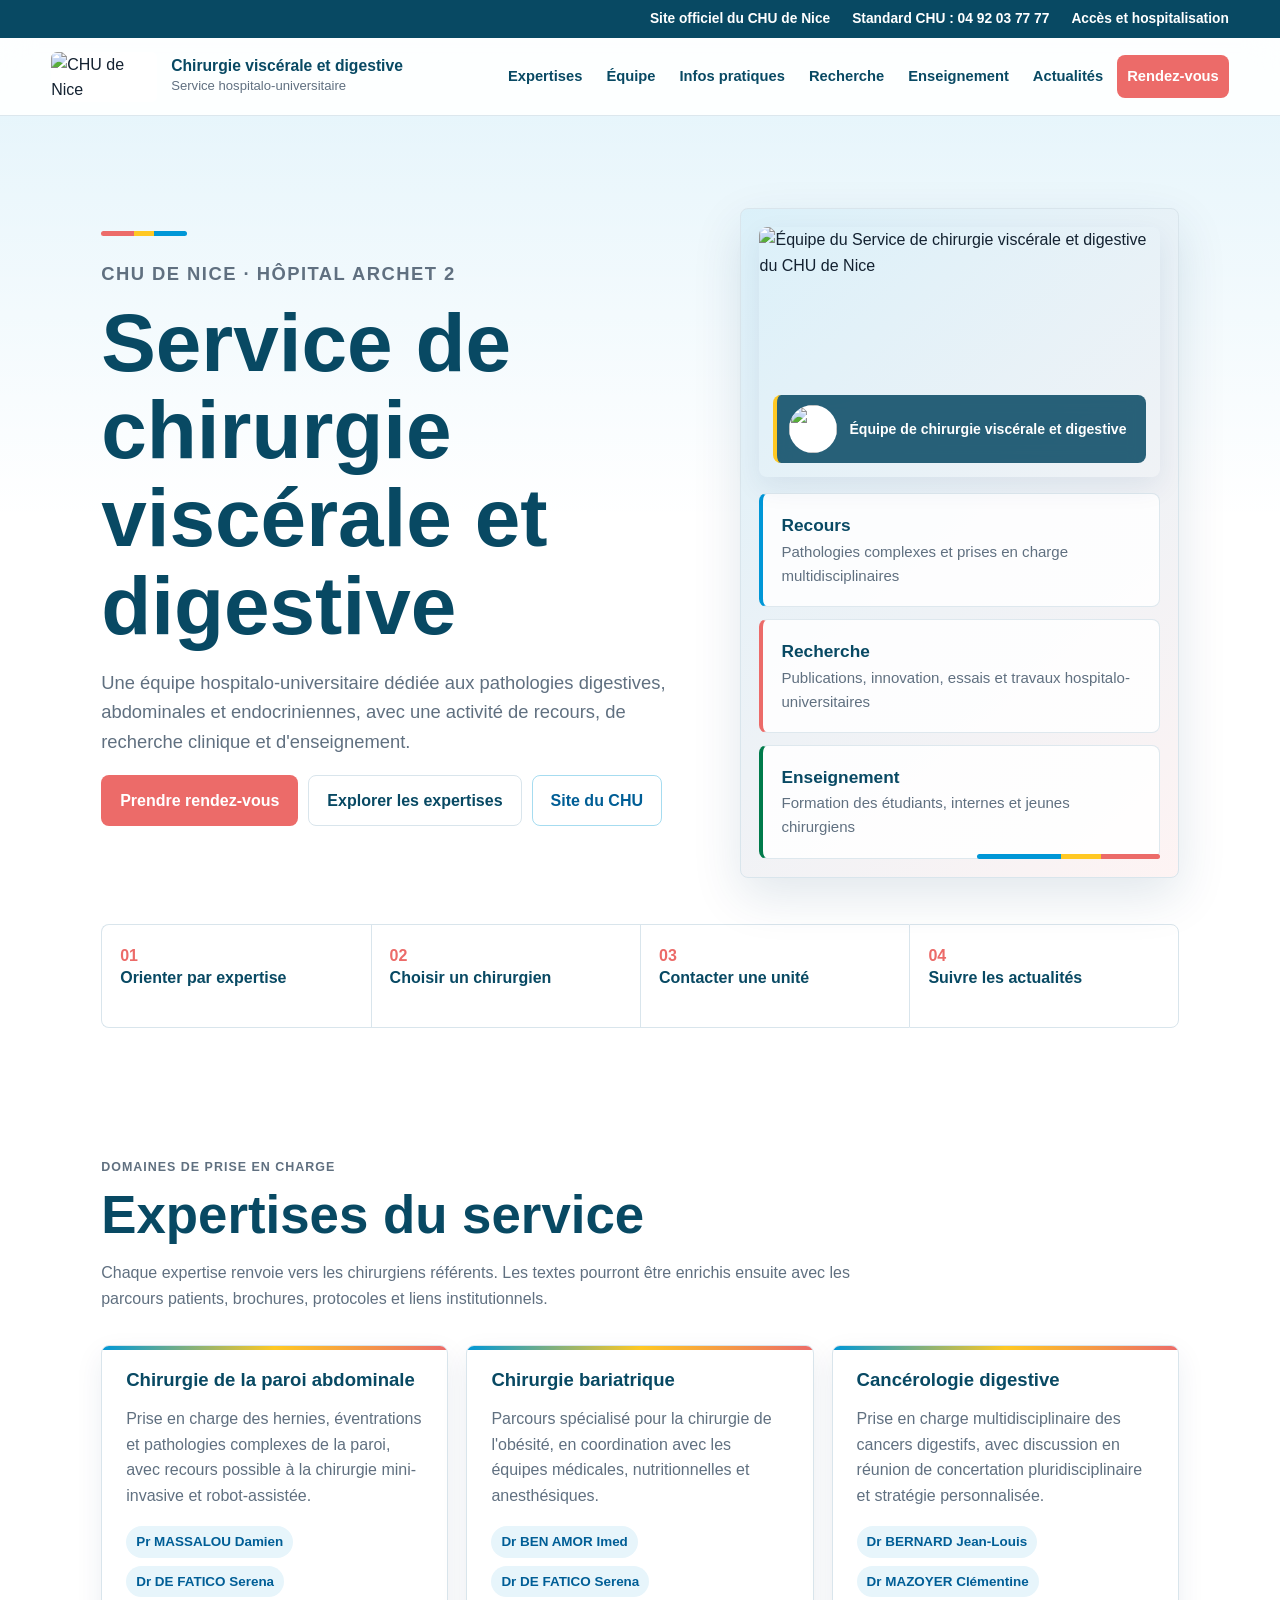
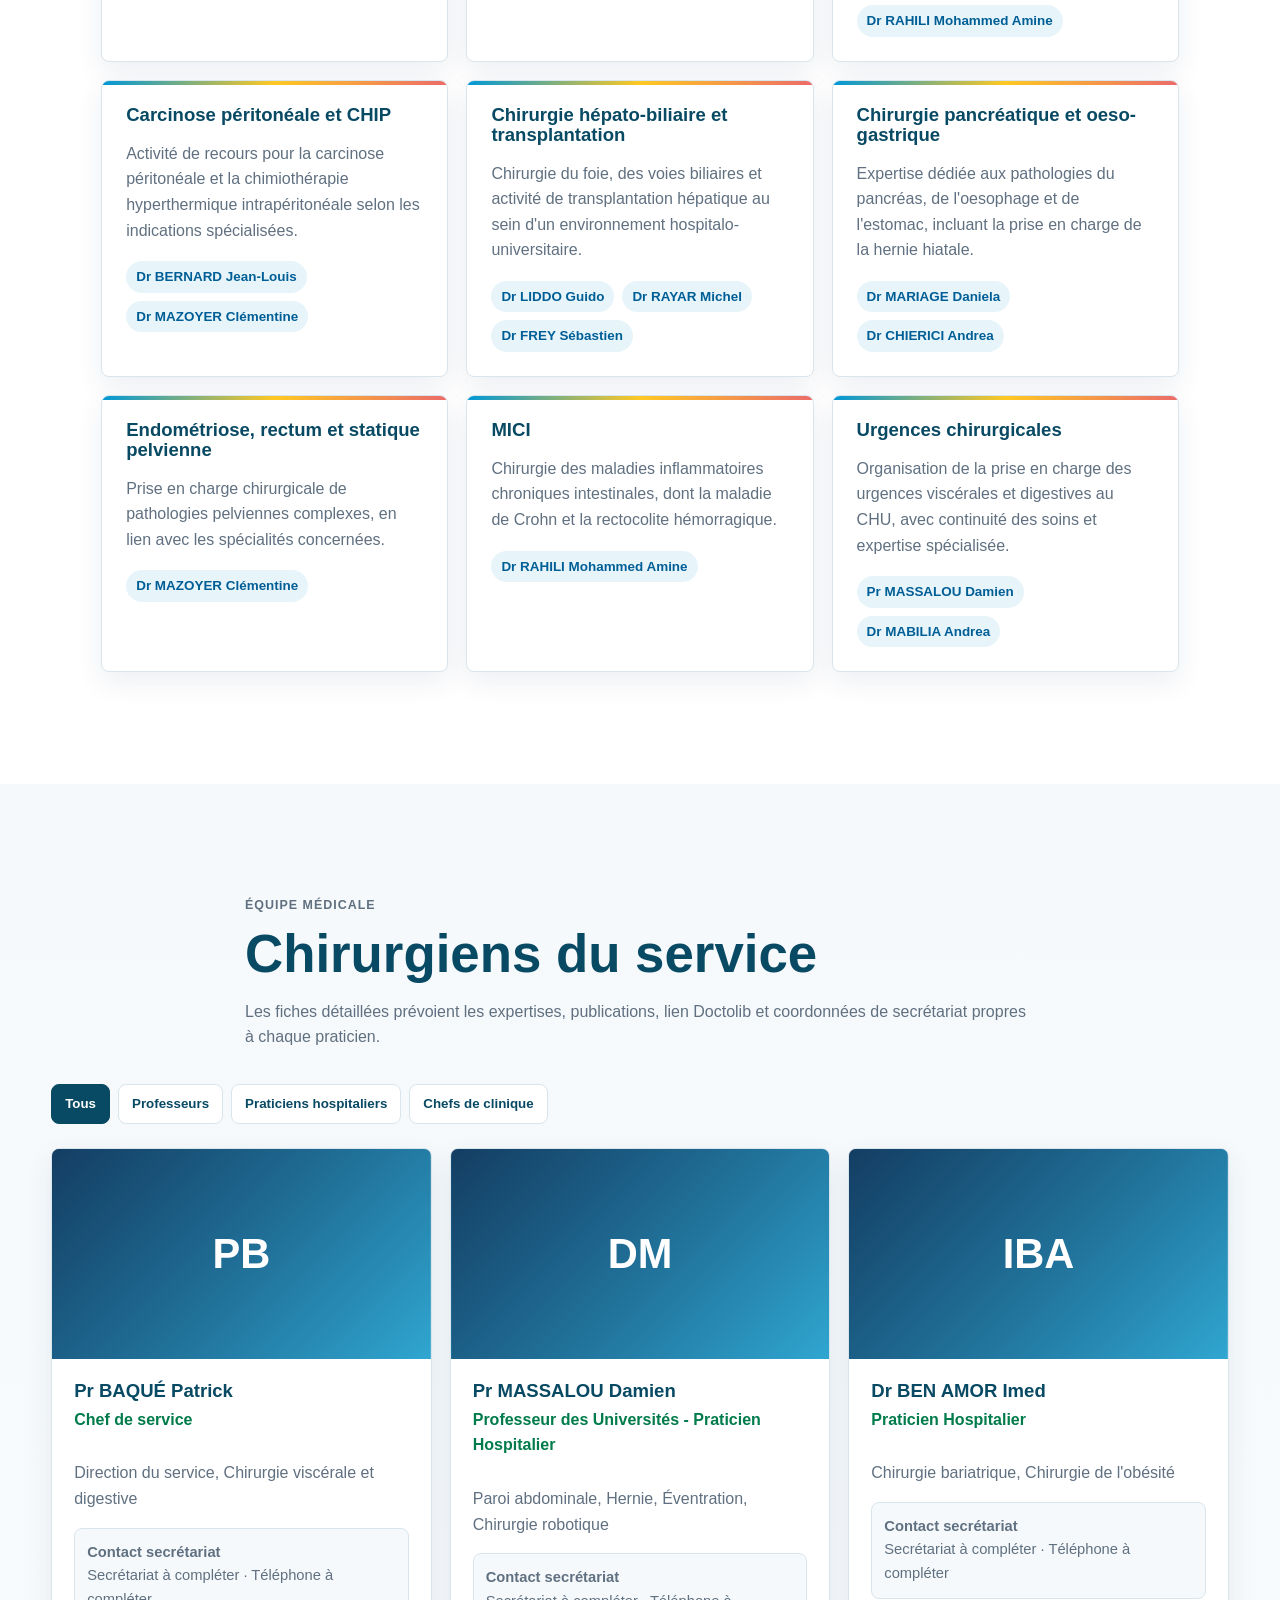
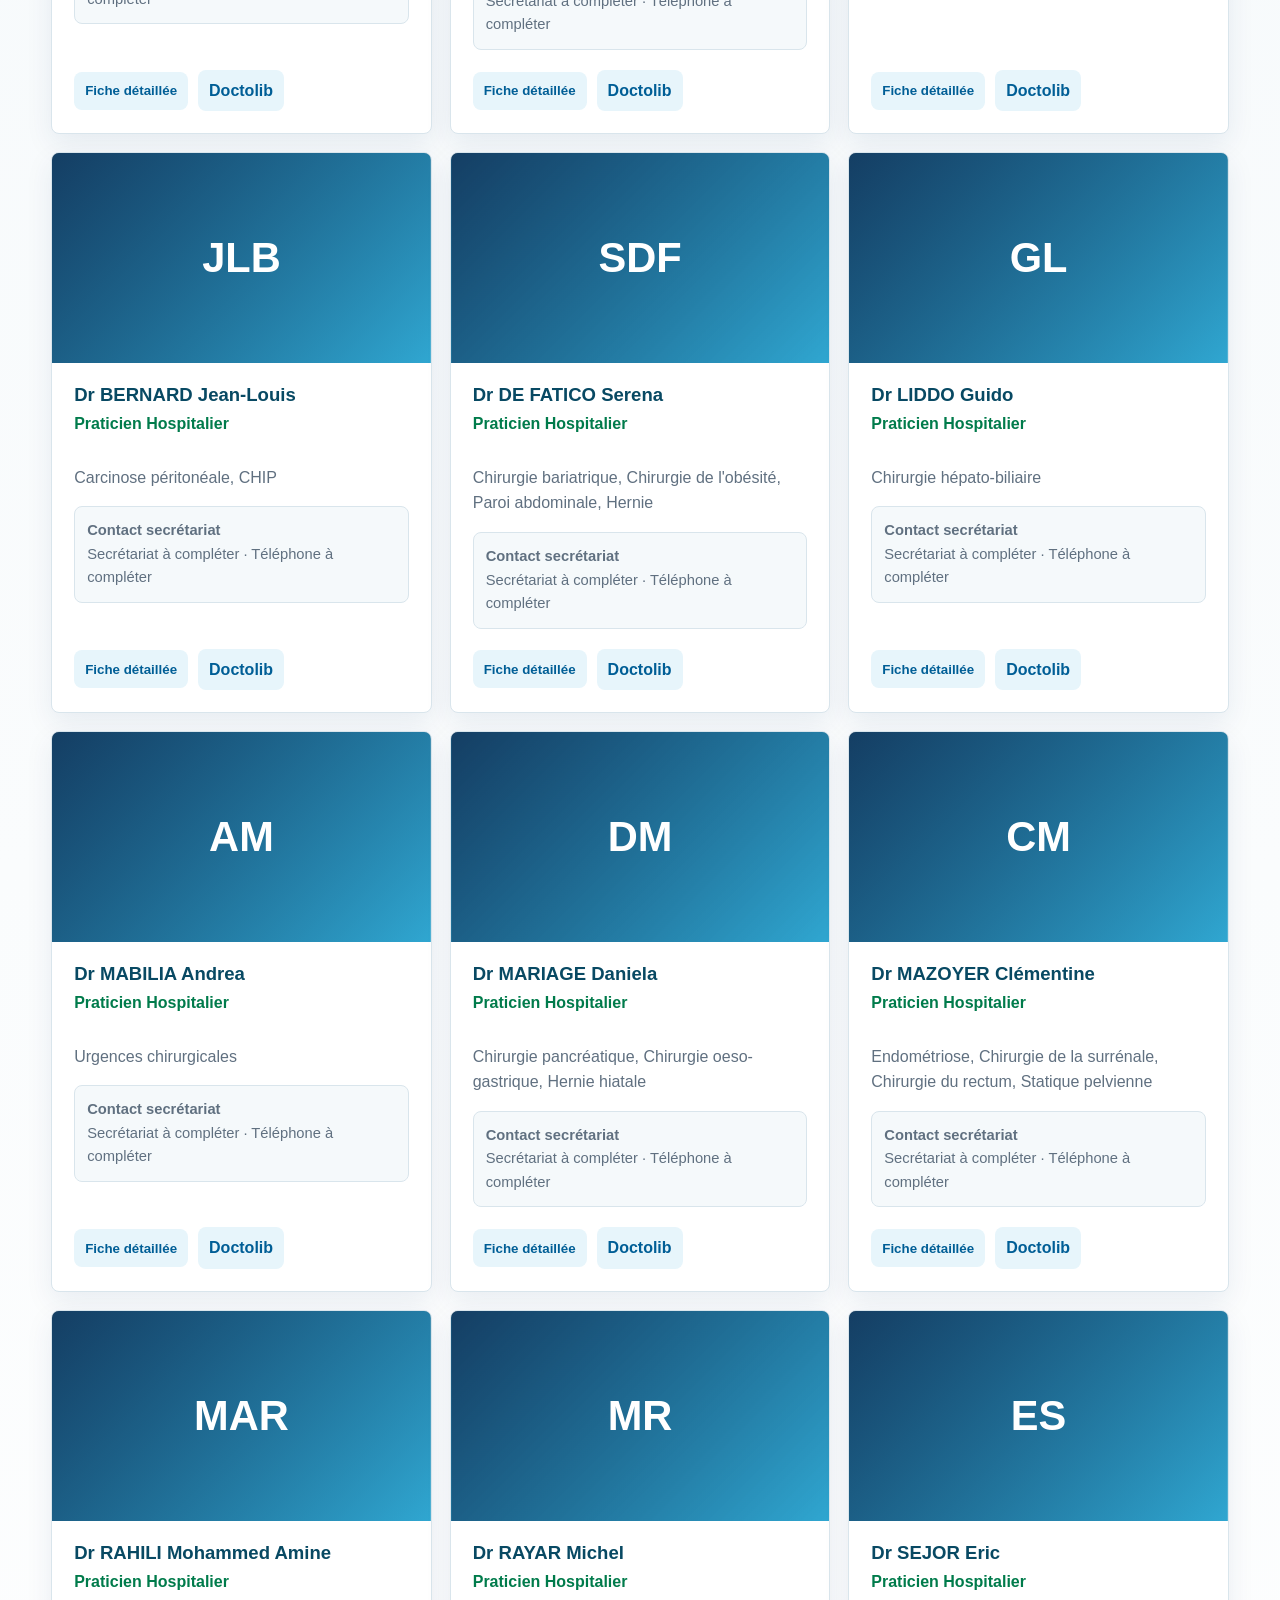
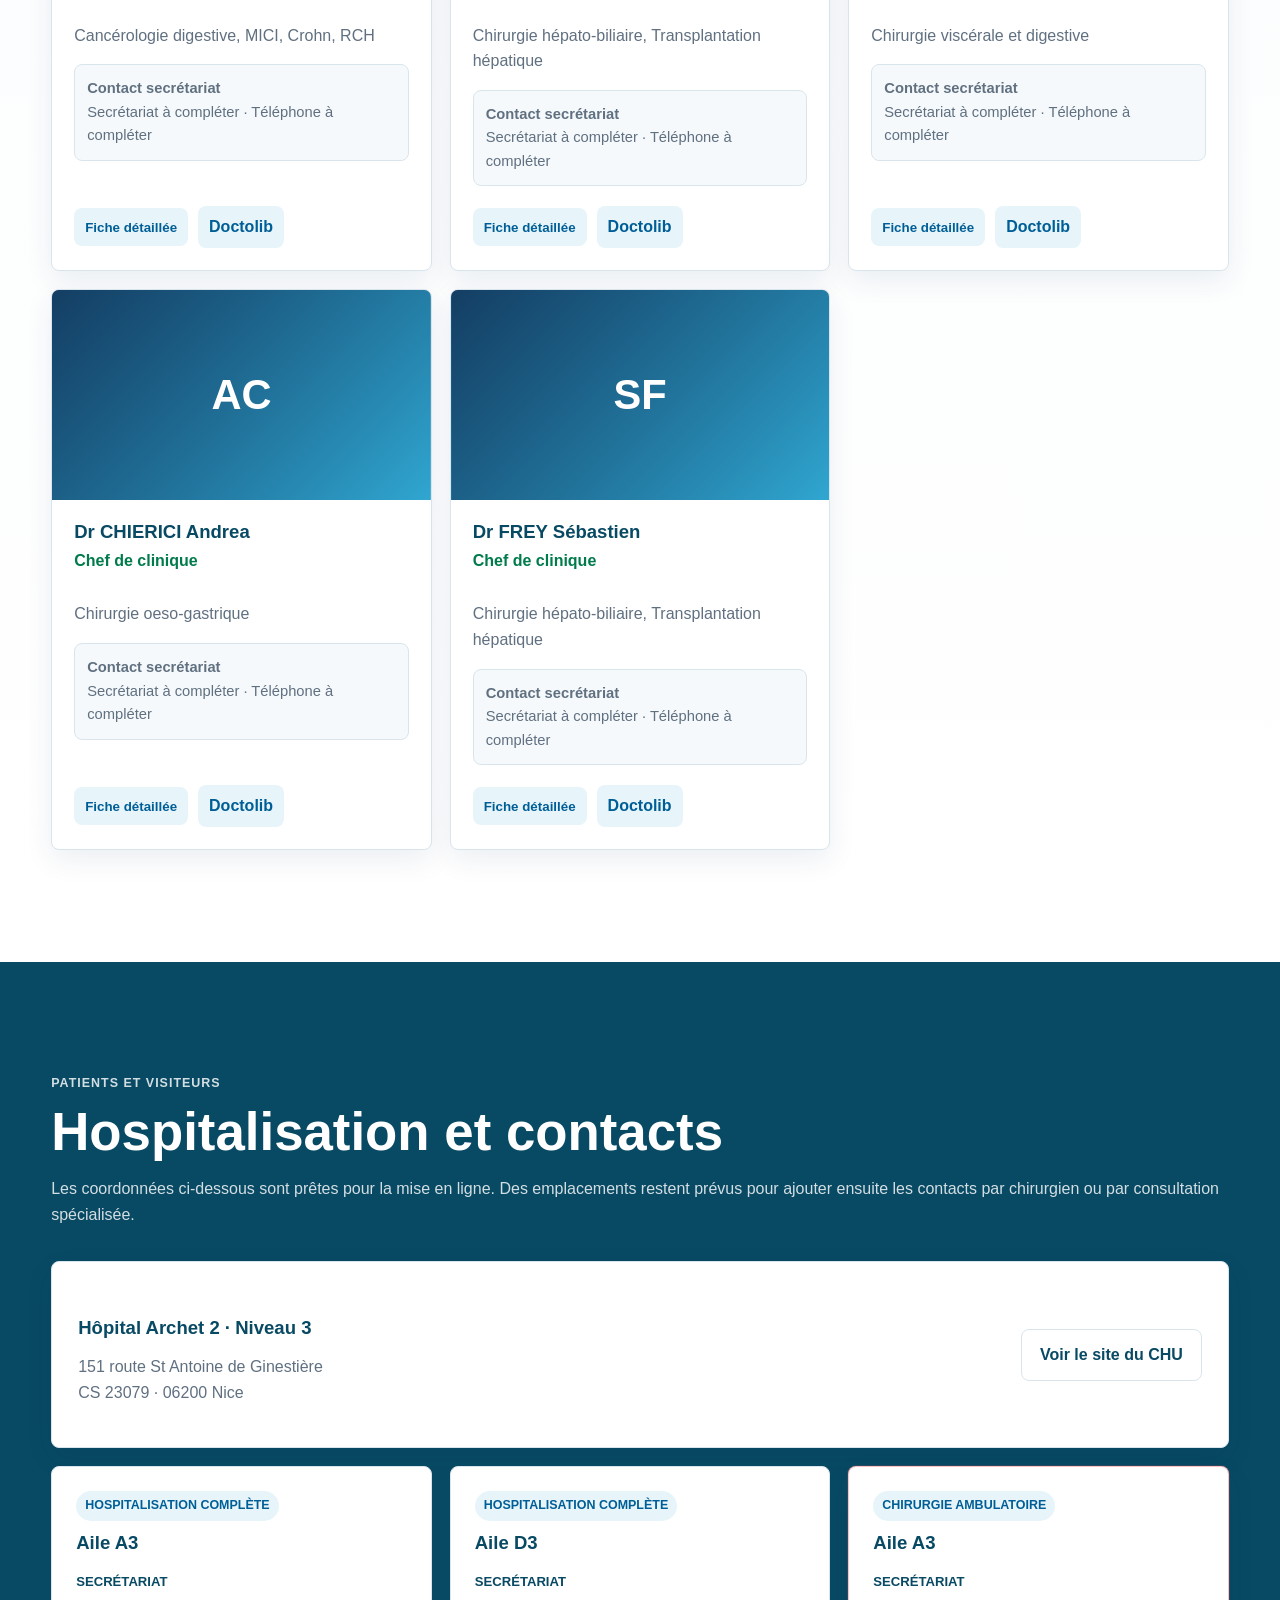
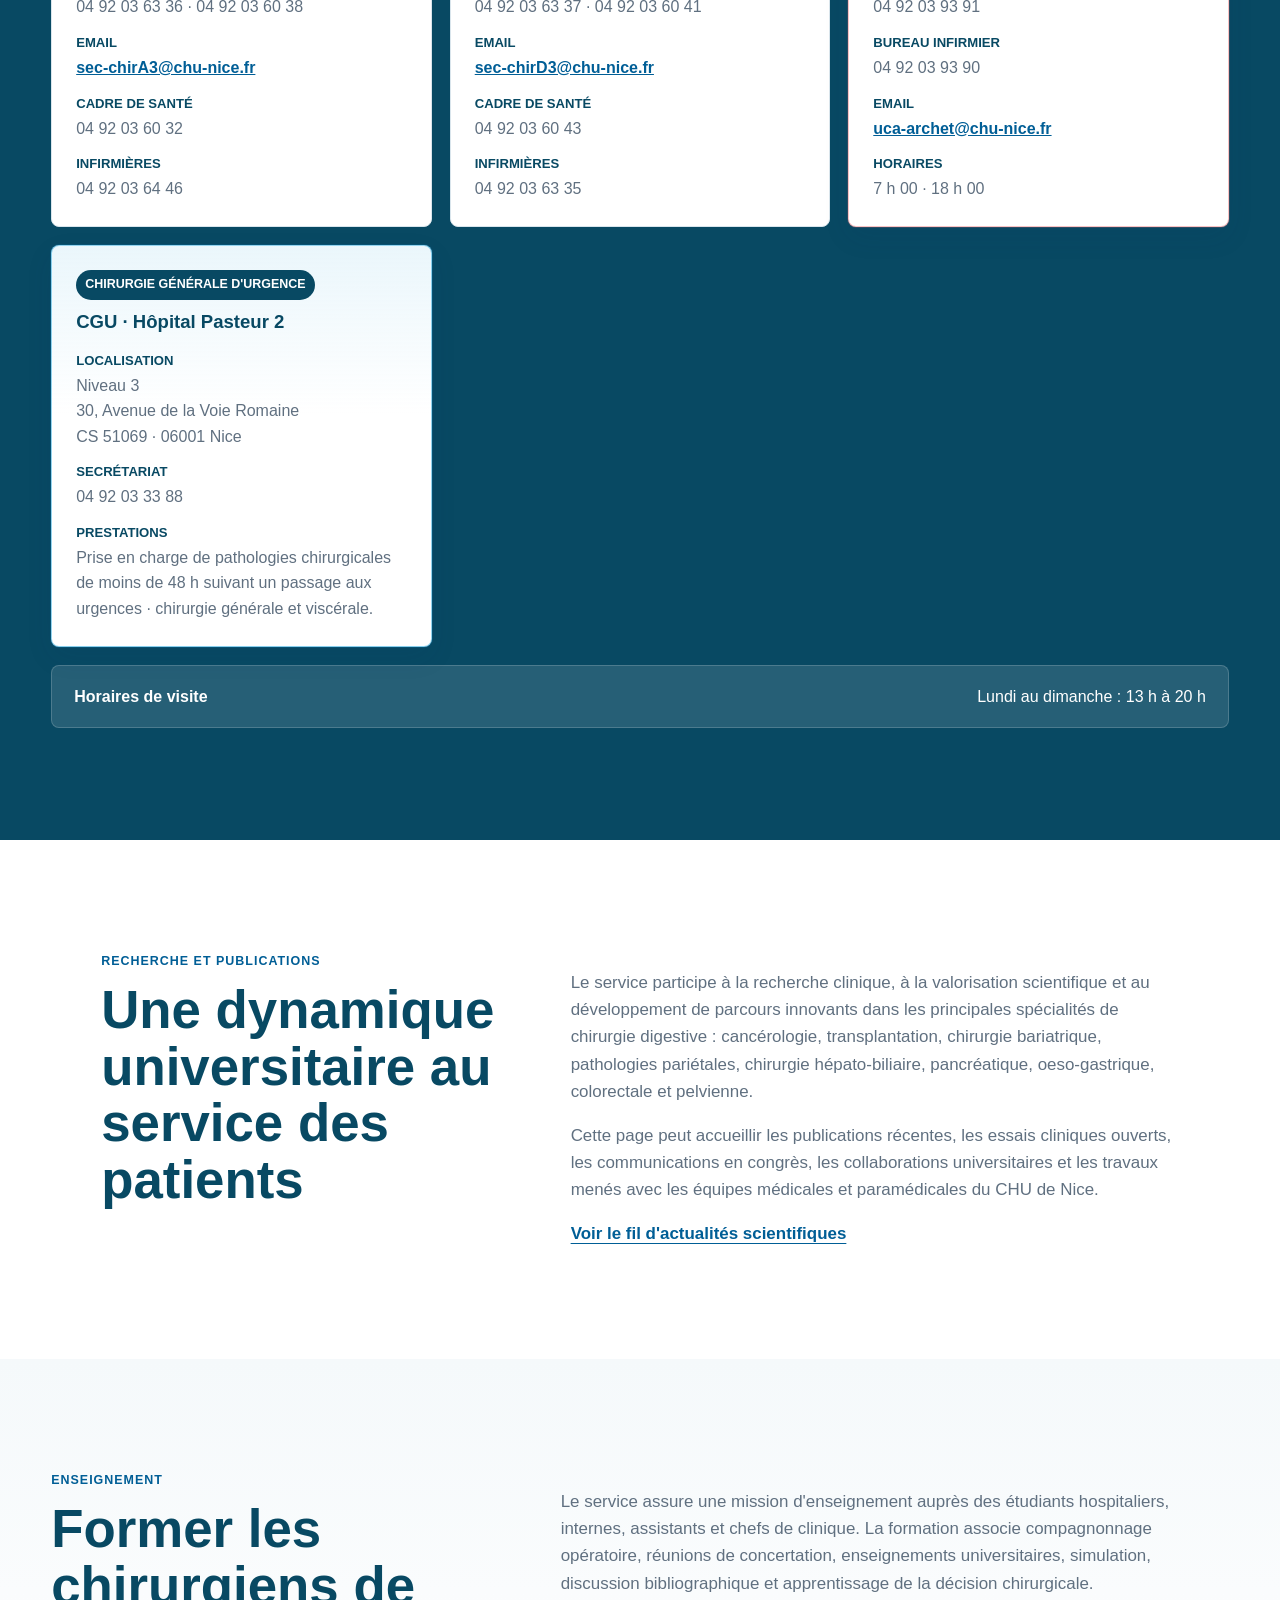
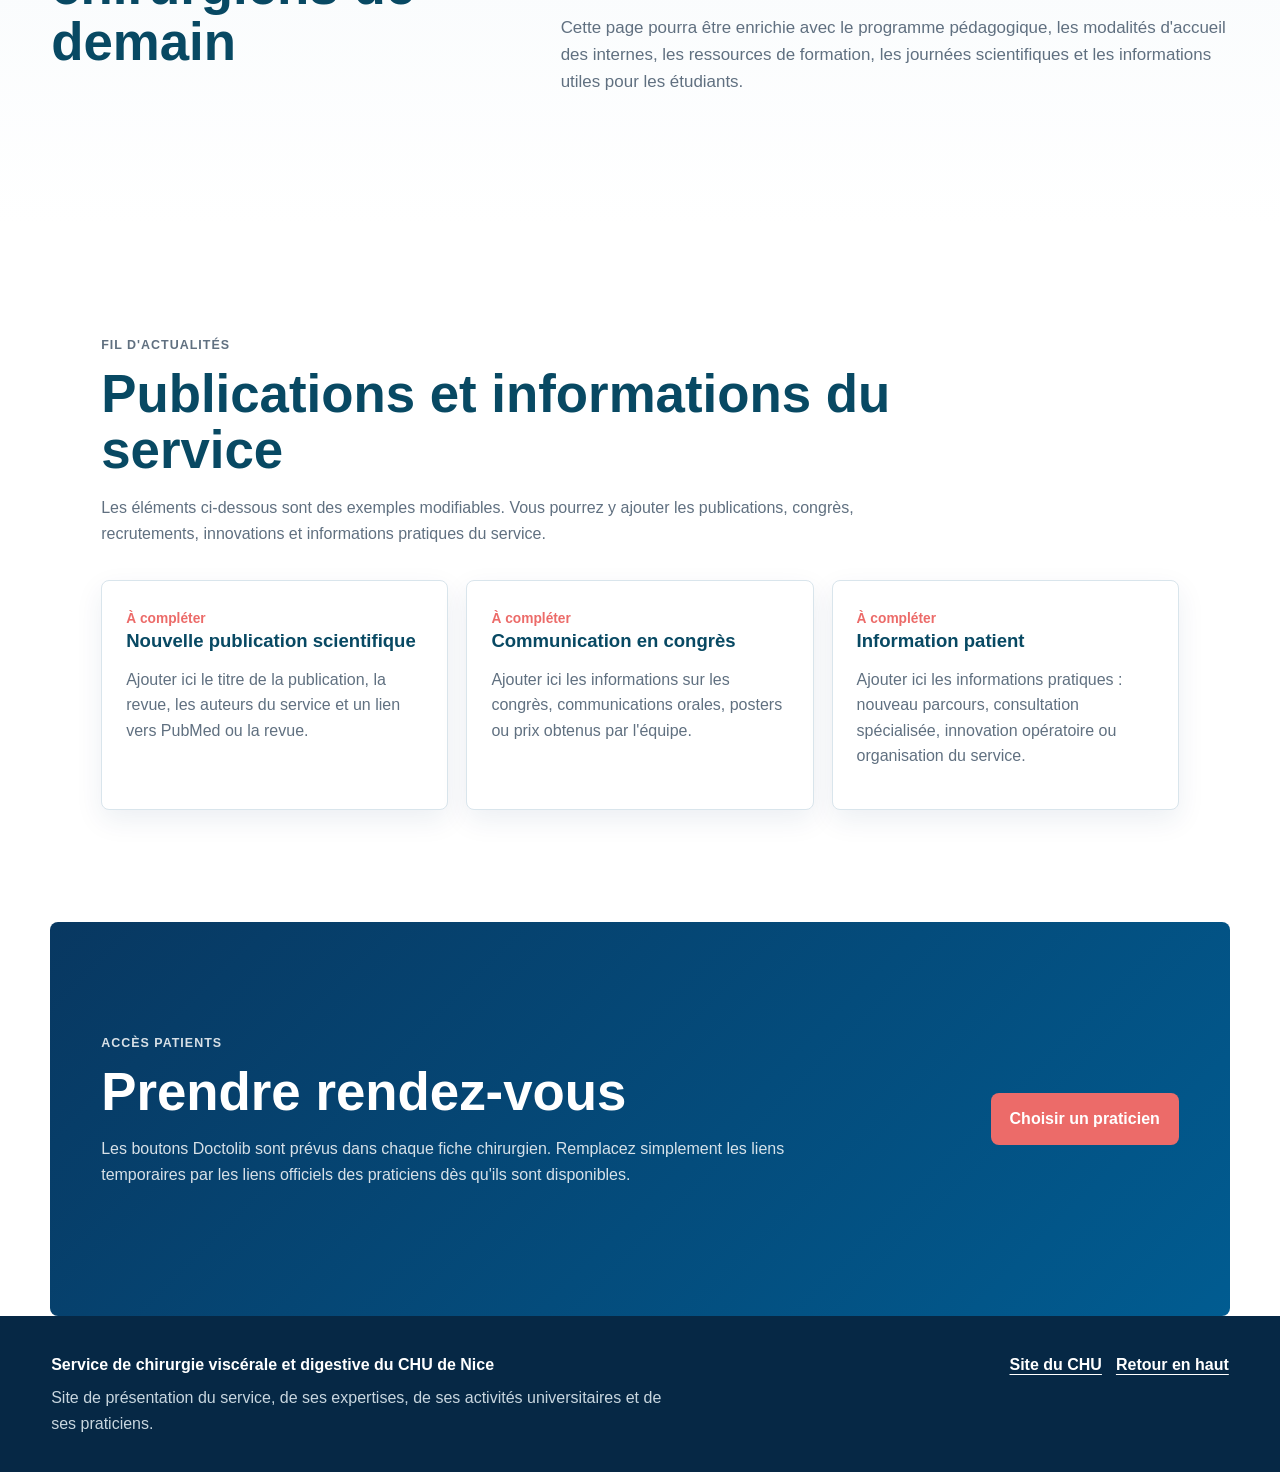
==== index.html @ 9a2b6198 "Add files via upload" ====
<!doctype html>
<html lang="fr">
  <head>
    <meta charset="utf-8" />
    <meta name="viewport" content="width=device-width, initial-scale=1" />
    <title>Service de chirurgie viscérale et digestive du CHU de Nice</title>
    <meta
      name="description"
      content="Site du Service de chirurgie viscérale et digestive du CHU de Nice : chirurgiens, expertises, recherche, enseignement, hospitalisation et rendez-vous."
    />
    <link rel="stylesheet" href="styles.css" />
  </head>
  <body>
    <div class="utility-bar">
      <a href="https://www.chu-nice.fr/" target="_blank" rel="noreferrer">Site officiel du CHU de Nice</a>
      <span>Standard CHU : 04 92 03 77 77</span>
      <a href="#infos-pratiques">Accès et hospitalisation</a>
    </div>

    <header class="topbar" data-header>
      <a class="brand" href="#accueil" aria-label="Retour à l'accueil">
        <img class="brand-logo" src="assets/logo-chu-nice.jpg" alt="CHU de Nice" />
        <span>
          <strong>Chirurgie viscérale et digestive</strong>
          <small>Service hospitalo-universitaire</small>
        </span>
      </a>

      <button class="nav-toggle" type="button" aria-expanded="false" aria-controls="navigation" data-nav-toggle>
        <span></span>
        <span></span>
        <span></span>
      </button>

      <nav id="navigation" class="nav" data-nav>
        <a href="#expertises">Expertises</a>
        <a href="#equipe">Équipe</a>
        <a href="#infos-pratiques">Infos pratiques</a>
        <a href="#recherche">Recherche</a>
        <a href="#enseignement">Enseignement</a>
        <a href="#actualites">Actualités</a>
        <a class="nav-cta" href="#rendez-vous">Rendez-vous</a>
      </nav>
    </header>

    <main>
      <section id="accueil" class="hero">
        <div class="hero-content">
          <p class="eyebrow">CHU de Nice · Hôpital Archet 2</p>
          <h1>Service de chirurgie viscérale et digestive</h1>
          <p>
            Une équipe hospitalo-universitaire dédiée aux pathologies digestives, abdominales et endocriniennes, avec
            une activité de recours, de recherche clinique et d'enseignement.
          </p>
          <div class="hero-actions">
            <a class="button primary" href="#rendez-vous">Prendre rendez-vous</a>
            <a class="button secondary" href="#expertises">Explorer les expertises</a>
            <a class="button ghost" href="https://www.chu-nice.fr/" target="_blank" rel="noreferrer">Site du CHU</a>
          </div>
        </div>

        <div class="hero-visual" aria-label="Photo de l'équipe et missions principales">
          <figure class="hero-photo-card">
            <img src="assets/equipe-service.jpg" alt="Équipe du Service de chirurgie viscérale et digestive du CHU de Nice" />
            <figcaption>
              <img src="assets/logo-service-chirurgie-digestive.jpg" alt="" />
              <span>Équipe de chirurgie viscérale et digestive</span>
            </figcaption>
          </figure>
          <div class="hero-metrics">
            <div>
              <strong>Recours</strong>
              <span>Pathologies complexes et prises en charge multidisciplinaires</span>
            </div>
            <div>
              <strong>Recherche</strong>
              <span>Publications, innovation, essais et travaux hospitalo-universitaires</span>
            </div>
            <div>
              <strong>Enseignement</strong>
              <span>Formation des étudiants, internes et jeunes chirurgiens</span>
            </div>
          </div>
        </div>
      </section>

      <section class="quick-access" aria-label="Accès rapides">
        <a href="#expertises">
          <span>01</span>
          <strong>Orienter par expertise</strong>
        </a>
        <a href="#equipe">
          <span>02</span>
          <strong>Choisir un chirurgien</strong>
        </a>
        <a href="#infos-pratiques">
          <span>03</span>
          <strong>Contacter une unité</strong>
        </a>
        <a href="#actualites">
          <span>04</span>
          <strong>Suivre les actualités</strong>
        </a>
      </section>

      <section id="expertises" class="section">
        <div class="section-heading">
          <p class="eyebrow">Domaines de prise en charge</p>
          <h2>Expertises du service</h2>
          <p>
            Chaque expertise renvoie vers les chirurgiens référents. Les textes pourront être enrichis ensuite avec les
            parcours patients, brochures, protocoles et liens institutionnels.
          </p>
        </div>
        <div class="expertise-grid" data-expertise-list></div>
      </section>

      <section id="equipe" class="section section-muted">
        <div class="section-heading">
          <p class="eyebrow">Équipe médicale</p>
          <h2>Chirurgiens du service</h2>
          <p>
            Les fiches détaillées prévoient les expertises, publications, lien Doctolib et coordonnées de secrétariat
            propres à chaque praticien.
          </p>
        </div>
        <div class="filters" role="group" aria-label="Filtrer les praticiens">
          <button class="filter active" type="button" data-filter="all">Tous</button>
          <button class="filter" type="button" data-filter="professeur">Professeurs</button>
          <button class="filter" type="button" data-filter="ph">Praticiens hospitaliers</button>
          <button class="filter" type="button" data-filter="cca">Chefs de clinique</button>
        </div>
        <div class="people-grid" data-surgeon-list></div>
      </section>

      <section id="infos-pratiques" class="section practical-section">
        <div class="section-heading">
          <p class="eyebrow">Patients et visiteurs</p>
          <h2>Hospitalisation et contacts</h2>
          <p>
            Les coordonnées ci-dessous sont prêtes pour la mise en ligne. Des emplacements restent prévus pour ajouter
            ensuite les contacts par chirurgien ou par consultation spécialisée.
          </p>
        </div>

        <div class="location-panel">
          <div>
            <p class="eyebrow">Localisation</p>
            <h3>Hôpital Archet 2 · Niveau 3</h3>
            <p>151 route St Antoine de Ginestière<br />CS 23079 · 06200 Nice</p>
          </div>
          <a class="button secondary" href="https://www.chu-nice.fr/" target="_blank" rel="noreferrer">Voir le site du CHU</a>
        </div>

        <div class="unit-grid">
          <article class="unit-card">
            <span class="unit-label">Hospitalisation complète</span>
            <h3>Aile A3</h3>
            <dl>
              <div><dt>Secrétariat</dt><dd>04 92 03 63 36 · 04 92 03 60 38</dd></div>
              <div><dt>Email</dt><dd><a href="mailto:sec-chirA3@chu-nice.fr">sec-chirA3@chu-nice.fr</a></dd></div>
              <div><dt>Cadre de Santé</dt><dd>04 92 03 60 32</dd></div>
              <div><dt>Infirmières</dt><dd>04 92 03 64 46</dd></div>
            </dl>
          </article>

          <article class="unit-card">
            <span class="unit-label">Hospitalisation complète</span>
            <h3>Aile D3</h3>
            <dl>
              <div><dt>Secrétariat</dt><dd>04 92 03 63 37 · 04 92 03 60 41</dd></div>
              <div><dt>Email</dt><dd><a href="mailto:sec-chirD3@chu-nice.fr">sec-chirD3@chu-nice.fr</a></dd></div>
              <div><dt>Cadre de Santé</dt><dd>04 92 03 60 43</dd></div>
              <div><dt>Infirmières</dt><dd>04 92 03 63 35</dd></div>
            </dl>
          </article>

          <article class="unit-card highlight">
            <span class="unit-label">Chirurgie ambulatoire</span>
            <h3>Aile A3</h3>
            <dl>
              <div><dt>Secrétariat</dt><dd>04 92 03 93 91</dd></div>
              <div><dt>Bureau infirmier</dt><dd>04 92 03 93 90</dd></div>
              <div><dt>Email</dt><dd><a href="mailto:uca-archet@chu-nice.fr">uca-archet@chu-nice.fr</a></dd></div>
              <div><dt>Horaires</dt><dd>7 h 00 · 18 h 00</dd></div>
            </dl>
          </article>

          <article class="unit-card emergency">
            <span class="unit-label">Chirurgie générale d'urgence</span>
            <h3>CGU · Hôpital Pasteur 2</h3>
            <dl>
              <div><dt>Localisation</dt><dd>Niveau 3<br />30, Avenue de la Voie Romaine<br />CS 51069 · 06001 Nice</dd></div>
              <div><dt>Secrétariat</dt><dd>04 92 03 33 88</dd></div>
              <div><dt>Prestations</dt><dd>Prise en charge de pathologies chirurgicales de moins de 48 h suivant un passage aux urgences · chirurgie générale et viscérale.</dd></div>
            </dl>
          </article>
        </div>

        <div class="visit-row">
          <strong>Horaires de visite</strong>
          <span>Lundi au dimanche : 13 h à 20 h</span>
        </div>
      </section>

      <section id="recherche" class="section split-section">
        <div>
          <p class="eyebrow">Recherche et publications</p>
          <h2>Une dynamique universitaire au service des patients</h2>
        </div>
        <div class="rich-text">
          <p>
            Le service participe à la recherche clinique, à la valorisation scientifique et au développement de parcours
            innovants dans les principales spécialités de chirurgie digestive : cancérologie, transplantation,
            chirurgie bariatrique, pathologies pariétales, chirurgie hépato-biliaire, pancréatique, oeso-gastrique,
            colorectale et pelvienne.
          </p>
          <p>
            Cette page peut accueillir les publications récentes, les essais cliniques ouverts, les communications en
            congrès, les collaborations universitaires et les travaux menés avec les équipes médicales et paramédicales
            du CHU de Nice.
          </p>
          <a class="text-link" href="#actualites">Voir le fil d'actualités scientifiques</a>
        </div>
      </section>

      <section id="enseignement" class="section split-section section-muted">
        <div>
          <p class="eyebrow">Enseignement</p>
          <h2>Former les chirurgiens de demain</h2>
        </div>
        <div class="rich-text">
          <p>
            Le service assure une mission d'enseignement auprès des étudiants hospitaliers, internes, assistants et
            chefs de clinique. La formation associe compagnonnage opératoire, réunions de concertation, enseignements
            universitaires, simulation, discussion bibliographique et apprentissage de la décision chirurgicale.
          </p>
          <p>
            Cette page pourra être enrichie avec le programme pédagogique, les modalités d'accueil des internes, les
            ressources de formation, les journées scientifiques et les informations utiles pour les étudiants.
          </p>
        </div>
      </section>

      <section id="actualites" class="section">
        <div class="section-heading">
          <p class="eyebrow">Fil d'actualités</p>
          <h2>Publications et informations du service</h2>
          <p>
            Les éléments ci-dessous sont des exemples modifiables. Vous pourrez y ajouter les publications, congrès,
            recrutements, innovations et informations pratiques du service.
          </p>
        </div>
        <div class="news-grid" data-news-list></div>
      </section>

      <section id="rendez-vous" class="section appointment">
        <div>
          <p class="eyebrow">Accès patients</p>
          <h2>Prendre rendez-vous</h2>
          <p>
            Les boutons Doctolib sont prévus dans chaque fiche chirurgien. Remplacez simplement les liens temporaires
            par les liens officiels des praticiens dès qu'ils sont disponibles.
          </p>
        </div>
        <a class="button primary" href="#equipe">Choisir un praticien</a>
      </section>
    </main>

    <div class="modal" role="dialog" aria-modal="true" aria-labelledby="modal-title" hidden data-modal>
      <div class="modal-backdrop" data-modal-close></div>
      <article class="modal-card">
        <button class="modal-close" type="button" aria-label="Fermer la fiche" data-modal-close>×</button>
        <div data-modal-content></div>
      </article>
    </div>

    <footer class="footer">
      <div>
        <strong>Service de chirurgie viscérale et digestive du CHU de Nice</strong>
        <p>Site de présentation du service, de ses expertises, de ses activités universitaires et de ses praticiens.</p>
      </div>
      <div class="footer-links">
        <a class="text-link" href="https://www.chu-nice.fr/" target="_blank" rel="noreferrer">Site du CHU</a>
        <a class="text-link" href="#accueil">Retour en haut</a>
      </div>
    </footer>

    <script src="script.js"></script>
  </body>
</html>
---- styles.css ----
:root {
  --navy: #084963;
  --blue: #0097d7;
  --blue-deep: #005e96;
  --coral: #ec6b69;
  --yellow: #ffc823;
  --green: #007b4b;
  --ink: #142231;
  --muted: #607080;
  --line: #d9e5ec;
  --paper: #ffffff;
  --soft: #f5f9fb;
  --soft-blue: #e7f5fb;
  --shadow: 0 18px 50px rgba(8, 55, 97, 0.12);
  --shadow-soft: 0 10px 28px rgba(8, 55, 97, 0.08);
  --radius: 8px;
  --max: 1180px;
}

* {
  box-sizing: border-box;
}

html {
  scroll-behavior: smooth;
}

body {
  margin: 0;
  color: var(--ink);
  font-family: Arial, "Segoe UI", Roboto, sans-serif;
  background:
    linear-gradient(180deg, rgba(0, 151, 215, 0.12), transparent 520px),
    var(--paper);
  line-height: 1.6;
}

a {
  color: inherit;
}

.utility-bar {
  display: flex;
  justify-content: flex-end;
  gap: 22px;
  padding: 8px clamp(18px, 4vw, 52px);
  color: #fff;
  font-size: 0.86rem;
  font-weight: 700;
  background: var(--navy);
}

.utility-bar a {
  text-decoration: none;
}

.utility-bar a:hover {
  text-decoration: underline;
  text-underline-offset: 4px;
}

.topbar {
  position: sticky;
  top: 0;
  z-index: 30;
  display: flex;
  align-items: center;
  justify-content: space-between;
  gap: 20px;
  min-height: 78px;
  padding: 13px clamp(18px, 4vw, 52px);
  background: rgba(255, 255, 255, 0.92);
  border-bottom: 1px solid rgba(217, 229, 236, 0.9);
  backdrop-filter: blur(16px);
}

.brand {
  display: inline-flex;
  align-items: center;
  gap: 14px;
  min-width: 270px;
  text-decoration: none;
}

.brand-logo {
  display: block;
  width: 106px;
  height: 50px;
  object-fit: contain;
  object-position: left center;
  background: #fff;
  border-radius: 6px;
}

.brand strong,
.brand small {
  display: block;
}

.brand strong {
  color: var(--navy);
  font-size: 0.98rem;
  line-height: 1.15;
}

.brand small {
  color: var(--muted);
  font-size: 0.82rem;
}

.nav {
  display: flex;
  align-items: center;
  gap: 4px;
}

.nav a {
  padding: 10px 10px;
  color: var(--navy);
  font-size: 0.92rem;
  font-weight: 720;
  text-decoration: none;
  border-radius: 8px;
}

.nav a:hover {
  background: var(--soft-blue);
}

.nav-cta {
  color: #fff !important;
  background: var(--coral);
}

.nav-cta:hover {
  background: #dc5559 !important;
}

.nav-toggle {
  display: none;
  width: 42px;
  height: 42px;
  padding: 9px;
  background: #fff;
  border: 1px solid var(--line);
  border-radius: 8px;
}

.nav-toggle span {
  display: block;
  height: 2px;
  margin: 5px 0;
  background: var(--navy);
}

.hero {
  display: grid;
  grid-template-columns: minmax(0, 1.05fr) minmax(340px, 0.8fr);
  gap: clamp(30px, 5vw, 72px);
  align-items: center;
  max-width: var(--max);
  min-height: calc(100vh - 112px);
  margin: 0 auto;
  padding: clamp(52px, 8vw, 92px) clamp(18px, 4vw, 52px) 46px;
}

.hero-content {
  position: relative;
}

.hero-content::before {
  position: absolute;
  top: -28px;
  left: 0;
  width: 86px;
  height: 5px;
  content: "";
  background: linear-gradient(90deg, var(--coral) 0 38%, var(--yellow) 38% 62%, var(--blue) 62%);
  border-radius: 999px;
}

.eyebrow {
  display: block;
  margin: 0 0 10px;
  color: var(--blue-deep);
  font-size: 0.78rem;
  font-weight: 850;
  letter-spacing: 0.08em;
  text-transform: uppercase;
}

h1,
h2,
h3 {
  margin: 0;
  color: var(--navy);
  font-family: "Arial Black", Arial, "Segoe UI", sans-serif;
  font-weight: 900;
  letter-spacing: 0;
  line-height: 1.07;
}

h1 {
  max-width: 820px;
  font-size: clamp(2.7rem, 6.4vw, 5.25rem);
}

h2 {
  font-size: clamp(2rem, 4.2vw, 3.3rem);
}

h3 {
  font-size: 1.16rem;
}

.hero p {
  max-width: 690px;
  color: var(--muted);
  font-size: 1.15rem;
}

.hero-actions,
.appointment,
.person-actions {
  display: flex;
  flex-wrap: wrap;
  gap: 10px;
  align-items: center;
}

.button {
  display: inline-flex;
  align-items: center;
  justify-content: center;
  min-height: 46px;
  padding: 12px 18px;
  font-weight: 820;
  text-decoration: none;
  border: 1px solid transparent;
  border-radius: 8px;
}

.button.primary {
  color: #fff;
  background: var(--coral);
}

.button.primary:hover {
  background: #dc5559;
}

.button.secondary {
  color: var(--navy);
  background: #fff;
  border-color: var(--line);
}

.button.secondary:hover {
  background: var(--soft-blue);
}

.button.ghost {
  color: var(--blue-deep);
  background: transparent;
  border-color: rgba(0, 155, 211, 0.35);
}

.button.ghost:hover {
  background: var(--soft-blue);
}

.hero-visual {
  position: relative;
  padding: 18px;
  background:
    linear-gradient(140deg, rgba(0, 151, 215, 0.14), rgba(236, 107, 105, 0.08)),
    #fff;
  border: 1px solid var(--line);
  border-radius: 8px;
  box-shadow: var(--shadow);
}

.hero-visual::after {
  position: absolute;
  right: 18px;
  bottom: 18px;
  width: 42%;
  height: 5px;
  content: "";
  background: linear-gradient(90deg, var(--blue) 0 46%, var(--yellow) 46% 68%, var(--coral) 68%);
  border-radius: 999px;
}

.hero-photo-card {
  position: relative;
  margin: 0 0 16px;
  overflow: hidden;
  border-radius: 8px;
  box-shadow: var(--shadow-soft);
}

.hero-photo-card > img {
  display: block;
  width: 100%;
  aspect-ratio: 16 / 10;
  object-fit: cover;
  object-position: center;
}

.hero-photo-card figcaption {
  position: absolute;
  right: 14px;
  bottom: 14px;
  left: 14px;
  display: flex;
  align-items: center;
  gap: 12px;
  padding: 10px 12px;
  color: #fff;
  font-size: 0.88rem;
  font-weight: 850;
  background: rgba(8, 73, 99, 0.86);
  border-left: 4px solid var(--yellow);
  border-radius: 8px;
  backdrop-filter: blur(8px);
}

.hero-photo-card figcaption img {
  width: 48px;
  height: 48px;
  object-fit: contain;
  background: #fff;
  border-radius: 50%;
}

.hero-metrics {
  display: grid;
  gap: 12px;
}

.hero-metrics div {
  padding: 18px;
  background: rgba(255, 255, 255, 0.86);
  border: 1px solid rgba(217, 229, 236, 0.86);
  border-left: 4px solid var(--blue);
  border-radius: 8px;
}

.hero-metrics div:nth-child(2) {
  border-left-color: var(--coral);
}

.hero-metrics div:nth-child(3) {
  border-left-color: var(--green);
}

.hero-metrics strong,
.hero-metrics span {
  display: block;
}

.hero-metrics strong {
  color: var(--navy);
  font-size: 1.08rem;
}

.hero-metrics span {
  color: var(--muted);
  font-size: 0.94rem;
}

.quick-access {
  display: grid;
  grid-template-columns: repeat(4, 1fr);
  max-width: var(--max);
  margin: 0 auto 18px;
  padding: 0 clamp(18px, 4vw, 52px);
}

.quick-access a {
  min-height: 104px;
  padding: 18px;
  text-decoration: none;
  background: #fff;
  border: 1px solid var(--line);
  border-right: 0;
}

.quick-access a:first-child {
  border-radius: 8px 0 0 8px;
}

.quick-access a:last-child {
  border-right: 1px solid var(--line);
  border-radius: 0 8px 8px 0;
}

.quick-access span {
  display: block;
  color: var(--coral);
  font-family: "Arial Black", Arial, sans-serif;
  font-weight: 900;
}

.quick-access strong {
  display: block;
  color: var(--navy);
  line-height: 1.25;
}

.quick-access a:hover {
  background: var(--soft-blue);
}

.section {
  max-width: var(--max);
  margin: 0 auto;
  padding: clamp(68px, 9vw, 112px) clamp(18px, 4vw, 52px);
}

.section-muted {
  max-width: none;
  background: linear-gradient(180deg, var(--soft), #fff);
}

.section-muted > * {
  max-width: var(--max);
  margin-left: auto;
  margin-right: auto;
}

.section-heading {
  max-width: 790px;
  margin-bottom: 34px;
}

.section-heading p,
.rich-text p,
.appointment p,
.location-panel p,
.unit-card dd,
.person-card p,
.expertise-card p,
.news-card p {
  color: var(--muted);
}

.expertise-grid,
.people-grid,
.news-grid,
.unit-grid {
  display: grid;
  grid-template-columns: repeat(3, minmax(0, 1fr));
  gap: 18px;
}

.expertise-card,
.person-card,
.news-card,
.unit-card,
.location-panel {
  min-width: 0;
  background: #fff;
  border: 1px solid var(--line);
  border-radius: var(--radius);
  box-shadow: var(--shadow-soft);
}

.expertise-card,
.news-card,
.unit-card {
  padding: 24px;
}

.expertise-card {
  position: relative;
  overflow: hidden;
}

.expertise-card::before {
  position: absolute;
  inset: 0 0 auto;
  height: 4px;
  content: "";
  background: linear-gradient(90deg, var(--blue), var(--yellow), var(--coral));
}

.expertise-tags {
  display: flex;
  flex-wrap: wrap;
  gap: 8px;
  margin-top: 18px;
}

.tag {
  display: inline-flex;
  align-items: center;
  min-height: 30px;
  padding: 5px 10px;
  color: var(--blue-deep);
  font-size: 0.84rem;
  font-weight: 800;
  text-decoration: none;
  background: var(--soft-blue);
  border-radius: 999px;
}

.tag:hover {
  background: #d6edf6;
}

.filters {
  display: flex;
  flex-wrap: wrap;
  gap: 8px;
  margin-bottom: 24px;
}

.filter {
  min-height: 40px;
  padding: 9px 13px;
  color: var(--navy);
  font-weight: 800;
  background: #fff;
  border: 1px solid var(--line);
  border-radius: 8px;
  cursor: pointer;
}

.filter.active,
.filter:hover {
  color: #fff;
  background: var(--navy);
  border-color: var(--navy);
}

.person-card {
  display: flex;
  flex-direction: column;
  overflow: hidden;
}

.person-photo {
  display: grid;
  place-items: center;
  min-height: 210px;
  color: #fff;
  font-size: 2.6rem;
  font-weight: 850;
  background:
    linear-gradient(135deg, rgba(8, 55, 97, 0.84), rgba(0, 155, 211, 0.64)),
    var(--photo-url, linear-gradient(135deg, var(--navy), var(--blue)));
  background-position: center;
  background-size: cover;
}

.person-body {
  display: flex;
  flex: 1;
  flex-direction: column;
  padding: 22px;
}

.person-role {
  margin: 6px 0 12px;
  color: var(--green);
  font-weight: 850;
}

.contact-preview {
  margin: 0 0 16px;
  padding: 12px;
  color: var(--muted);
  font-size: 0.92rem;
  background: var(--soft);
  border: 1px solid var(--line);
  border-radius: 8px;
}

.person-actions {
  margin-top: auto;
  padding-top: 4px;
}

.mini-button {
  min-height: 38px;
  padding: 8px 11px;
  color: var(--blue-deep);
  font-weight: 820;
  text-decoration: none;
  background: var(--soft-blue);
  border: 0;
  border-radius: 8px;
  cursor: pointer;
}

.mini-button:hover {
  background: #d6edf6;
}

.practical-section {
  max-width: none;
  background: var(--navy);
}

.practical-section > * {
  max-width: var(--max);
  margin-left: auto;
  margin-right: auto;
}

.practical-section .section-heading h2,
.practical-section .section-heading p,
.practical-section .eyebrow {
  color: #fff;
}

.practical-section .section-heading p {
  opacity: 0.82;
}

.location-panel {
  display: flex;
  justify-content: space-between;
  gap: 24px;
  align-items: center;
  margin-bottom: 18px;
  padding: 26px;
}

.unit-card {
  box-shadow: none;
}

.unit-card.highlight {
  border-color: rgba(239, 102, 105, 0.4);
  box-shadow: 0 0 0 1px rgba(239, 102, 105, 0.16), var(--shadow-soft);
}

.unit-card.emergency {
  border-color: rgba(0, 151, 215, 0.42);
  background:
    linear-gradient(180deg, rgba(231, 245, 251, 0.86), #fff 42%),
    #fff;
  box-shadow: 0 0 0 1px rgba(0, 151, 215, 0.14), var(--shadow-soft);
}

.unit-card.emergency .unit-label {
  color: #fff;
  background: var(--navy);
}

.unit-label {
  display: inline-flex;
  margin-bottom: 12px;
  padding: 5px 9px;
  color: var(--blue-deep);
  font-size: 0.78rem;
  font-weight: 900;
  text-transform: uppercase;
  background: var(--soft-blue);
  border-radius: 999px;
}

.unit-card dl {
  display: grid;
  gap: 12px;
  margin: 18px 0 0;
}

.unit-card dl div,
.contact-box dl div {
  display: grid;
  gap: 2px;
}

.unit-card dt,
.contact-box dt {
  color: var(--navy);
  font-size: 0.82rem;
  font-weight: 900;
  text-transform: uppercase;
}

.unit-card dd,
.contact-box dd {
  margin: 0;
}

.unit-card a {
  color: var(--blue-deep);
  font-weight: 800;
}

.visit-row {
  display: flex;
  justify-content: space-between;
  gap: 18px;
  margin-top: 18px;
  padding: 18px 22px;
  color: #fff;
  background: rgba(255, 255, 255, 0.12);
  border: 1px solid rgba(255, 255, 255, 0.18);
  border-radius: 8px;
}

.split-section {
  display: grid;
  grid-template-columns: 0.8fr 1.2fr;
  gap: clamp(28px, 5vw, 70px);
  align-items: start;
}

.rich-text {
  font-size: 1.06rem;
}

.text-link {
  color: var(--blue-deep);
  font-weight: 850;
  text-decoration: underline;
  text-underline-offset: 4px;
}

.news-card time {
  color: var(--coral);
  font-size: 0.86rem;
  font-weight: 900;
}

.appointment {
  justify-content: space-between;
  color: #fff;
  background:
    linear-gradient(135deg, rgba(8, 55, 97, 0.96), rgba(0, 94, 150, 0.9)),
    var(--navy);
  border-radius: 8px;
}

.appointment h2,
.appointment .eyebrow,
.appointment p {
  color: #fff;
}

.appointment p {
  max-width: 720px;
  opacity: 0.84;
}

.modal[hidden] {
  display: none;
}

.modal {
  position: fixed;
  inset: 0;
  z-index: 80;
  display: grid;
  place-items: center;
  padding: 18px;
}

.modal-backdrop {
  position: absolute;
  inset: 0;
  background: rgba(8, 55, 97, 0.58);
}

.modal-card {
  position: relative;
  z-index: 1;
  width: min(930px, 100%);
  max-height: min(780px, 92vh);
  overflow: auto;
  background: #fff;
  border-radius: 8px;
  box-shadow: var(--shadow);
}

.modal-close {
  position: sticky;
  top: 14px;
  float: right;
  width: 42px;
  height: 42px;
  margin: 14px 14px 0 0;
  color: var(--navy);
  font-size: 1.5rem;
  background: #fff;
  border: 1px solid var(--line);
  border-radius: 8px;
  cursor: pointer;
}

.profile-detail {
  display: grid;
  grid-template-columns: 260px 1fr;
  gap: 28px;
  padding: 34px;
}

.profile-detail .person-photo {
  min-height: 260px;
  border-radius: 8px;
}

.detail-list {
  padding-left: 18px;
  color: var(--muted);
}

.contact-box {
  margin: 22px 0;
  padding: 18px;
  background: var(--soft);
  border: 1px solid var(--line);
  border-radius: 8px;
}

.contact-box h3 {
  margin-bottom: 12px;
}

.contact-box dl {
  display: grid;
  grid-template-columns: repeat(2, minmax(0, 1fr));
  gap: 12px;
  margin: 0;
}

.footer {
  display: flex;
  justify-content: space-between;
  gap: 24px;
  padding: 36px clamp(18px, 4vw, 52px);
  color: #c8d6df;
  background: #062845;
}

.footer strong {
  color: #fff;
}

.footer p {
  max-width: 620px;
  margin: 8px 0 0;
}

.footer-links {
  display: flex;
  flex-wrap: wrap;
  gap: 14px;
  align-items: flex-start;
  justify-content: flex-end;
}

.footer .text-link {
  color: #fff;
}

@media (max-width: 1080px) {
  .nav a {
    padding: 9px 8px;
    font-size: 0.88rem;
  }
}

@media (max-width: 980px) {
  .utility-bar {
    justify-content: center;
    flex-wrap: wrap;
    gap: 10px 18px;
  }

  .hero,
  .split-section {
    grid-template-columns: 1fr;
  }

  .hero {
    min-height: auto;
  }

  .expertise-grid,
  .people-grid,
  .news-grid,
  .unit-grid,
  .quick-access {
    grid-template-columns: 1fr 1fr;
  }

  .quick-access a,
  .quick-access a:first-child,
  .quick-access a:last-child {
    border: 1px solid var(--line);
    border-radius: 8px;
  }

  .nav-toggle {
    display: inline-block;
  }

  .nav {
    position: absolute;
    top: 78px;
    right: 18px;
    left: 18px;
    display: none;
    flex-direction: column;
    align-items: stretch;
    padding: 12px;
    background: #fff;
    border: 1px solid var(--line);
    border-radius: 8px;
    box-shadow: var(--shadow);
  }

  .nav.open {
    display: flex;
  }
}

@media (max-width: 680px) {
  .utility-bar {
    display: none;
  }

  .topbar {
    min-height: 68px;
  }

  .brand {
    min-width: 0;
  }

  .brand-logo {
    width: 72px;
    height: 38px;
  }

  .brand strong {
    max-width: 184px;
  }

  .hero,
  .section {
    padding-left: 16px;
    padding-right: 16px;
  }

  .hero-visual {
    padding: 16px;
  }

  .hero-photo-card figcaption {
    position: static;
    border-radius: 0;
  }

  .hero-photo-card figcaption img {
    width: 42px;
    height: 42px;
  }

  .expertise-grid,
  .people-grid,
  .news-grid,
  .unit-grid,
  .quick-access,
  .contact-box dl {
    grid-template-columns: 1fr;
  }

  .location-panel,
  .visit-row,
  .footer,
  .appointment {
    display: block;
  }

  .location-panel .button,
  .appointment .button {
    margin-top: 16px;
  }

  .profile-detail {
    grid-template-columns: 1fr;
    padding: 22px;
  }

  .footer-links {
    justify-content: flex-start;
    margin-top: 18px;
  }
}
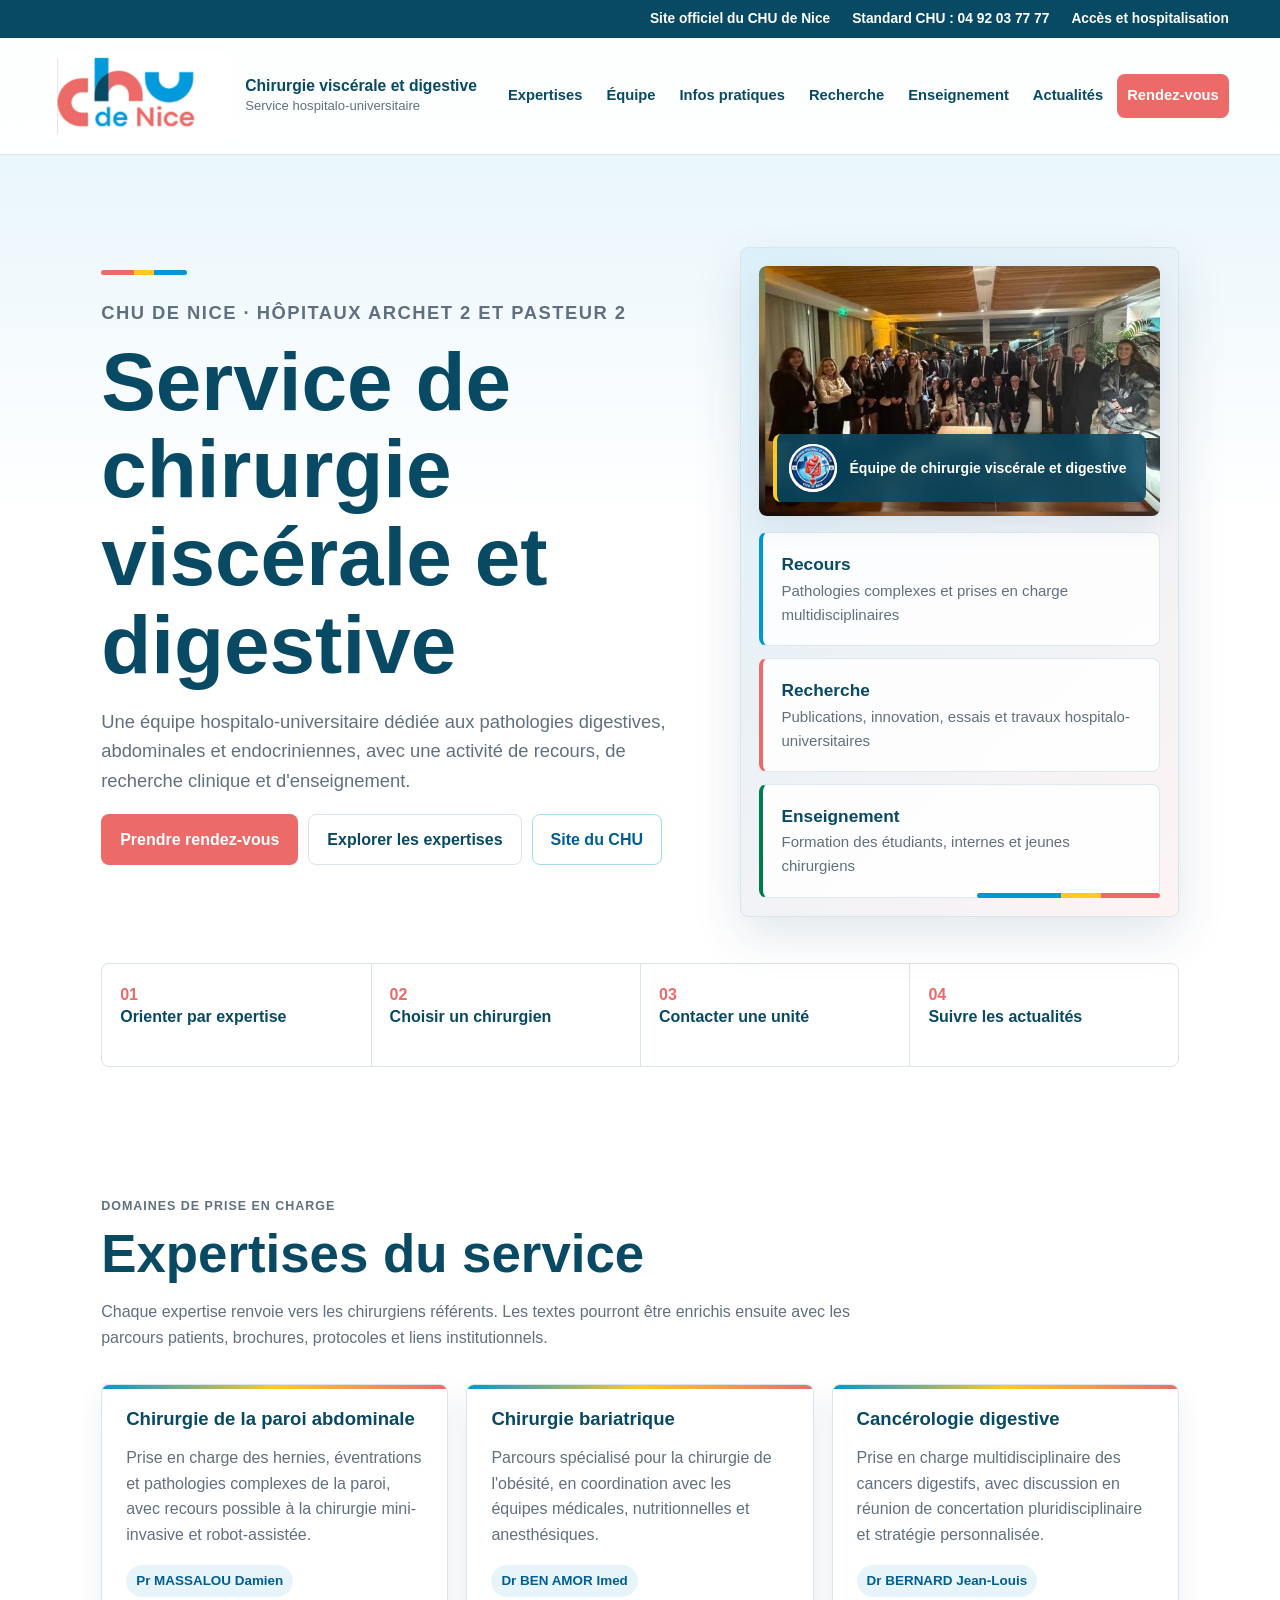
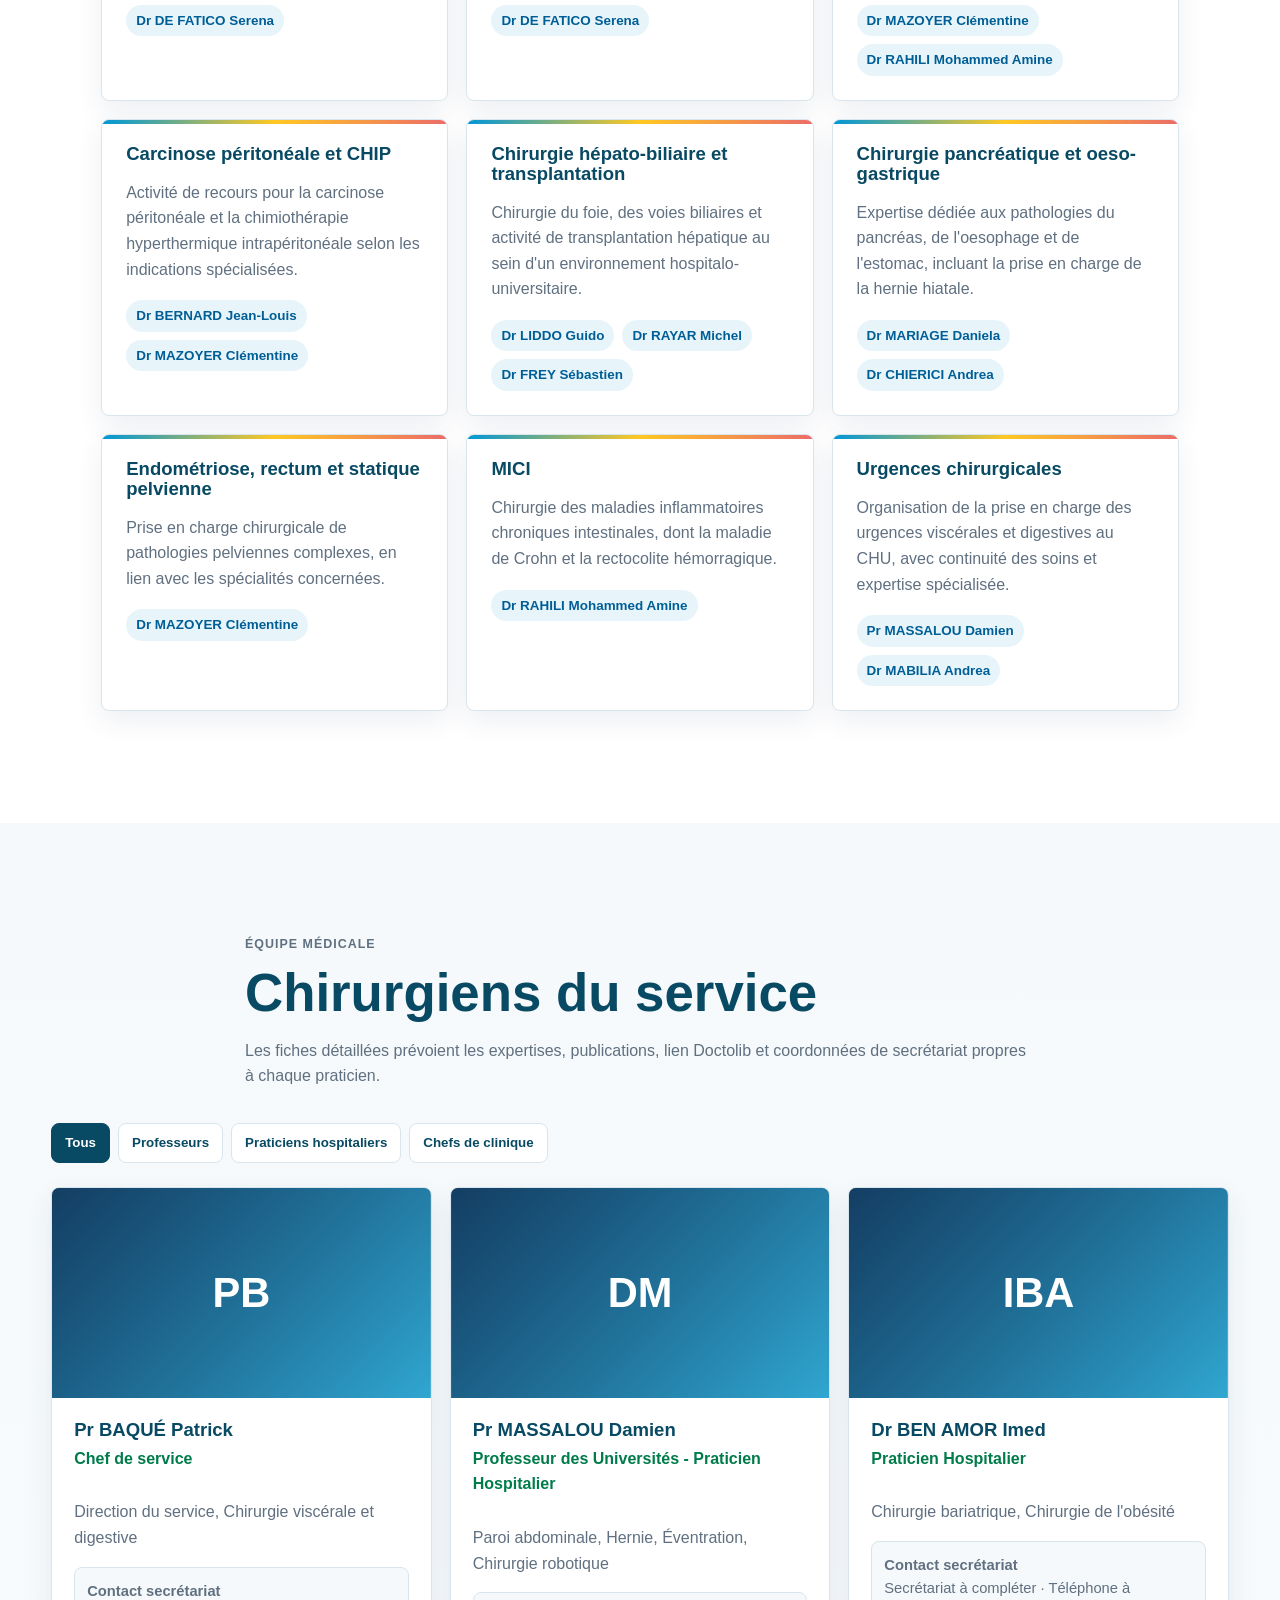
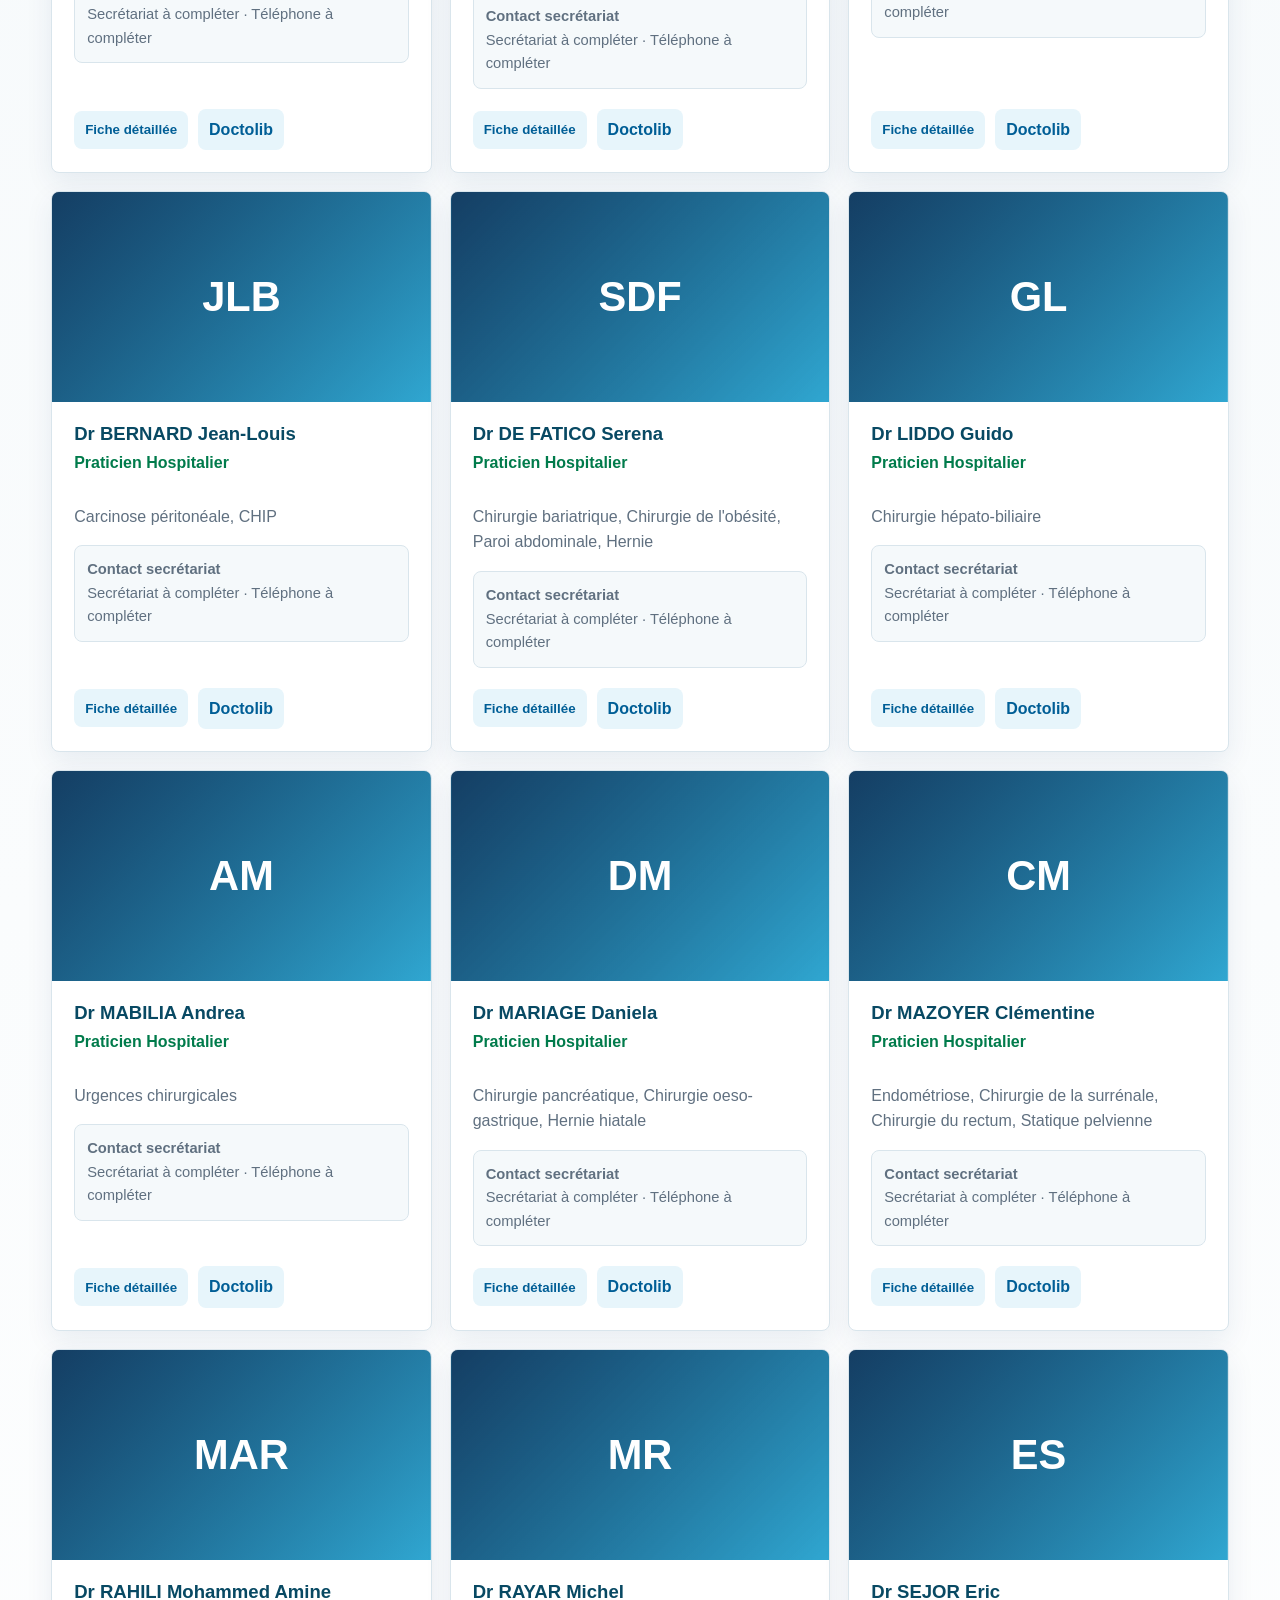
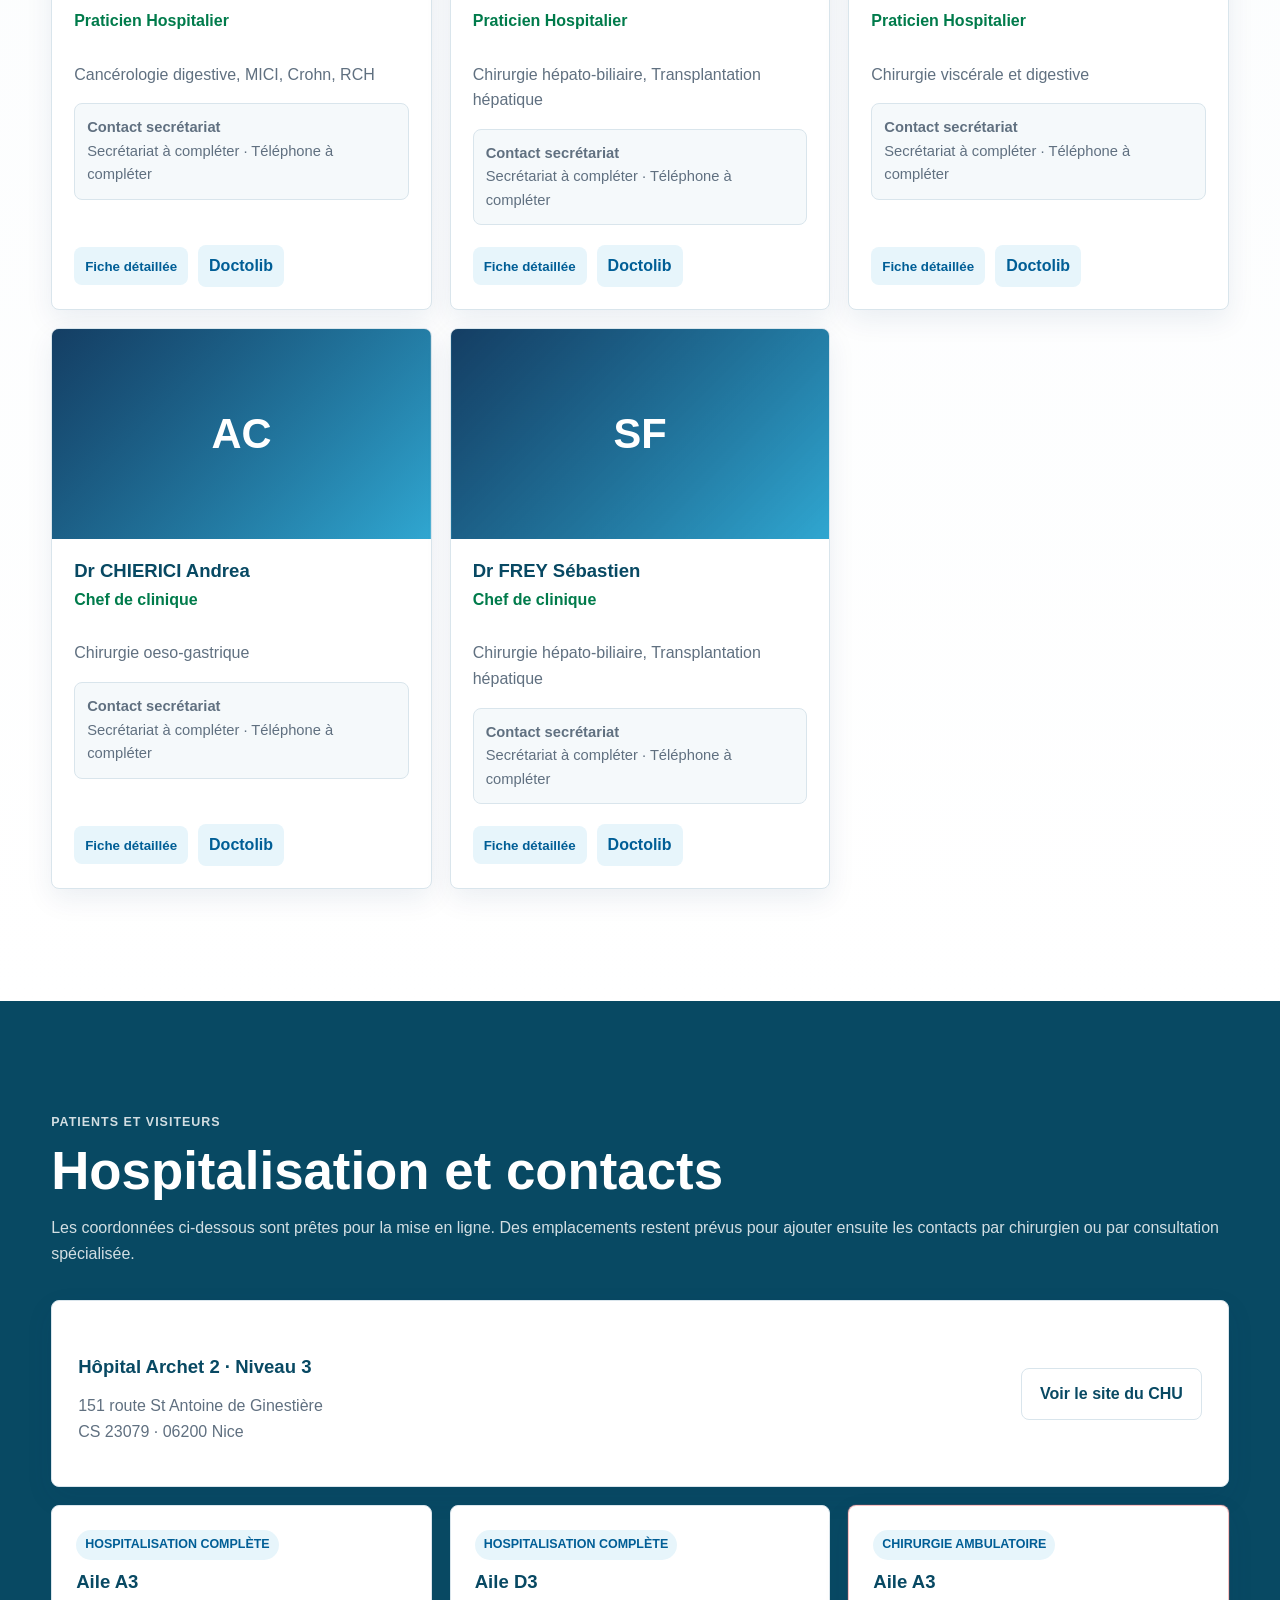
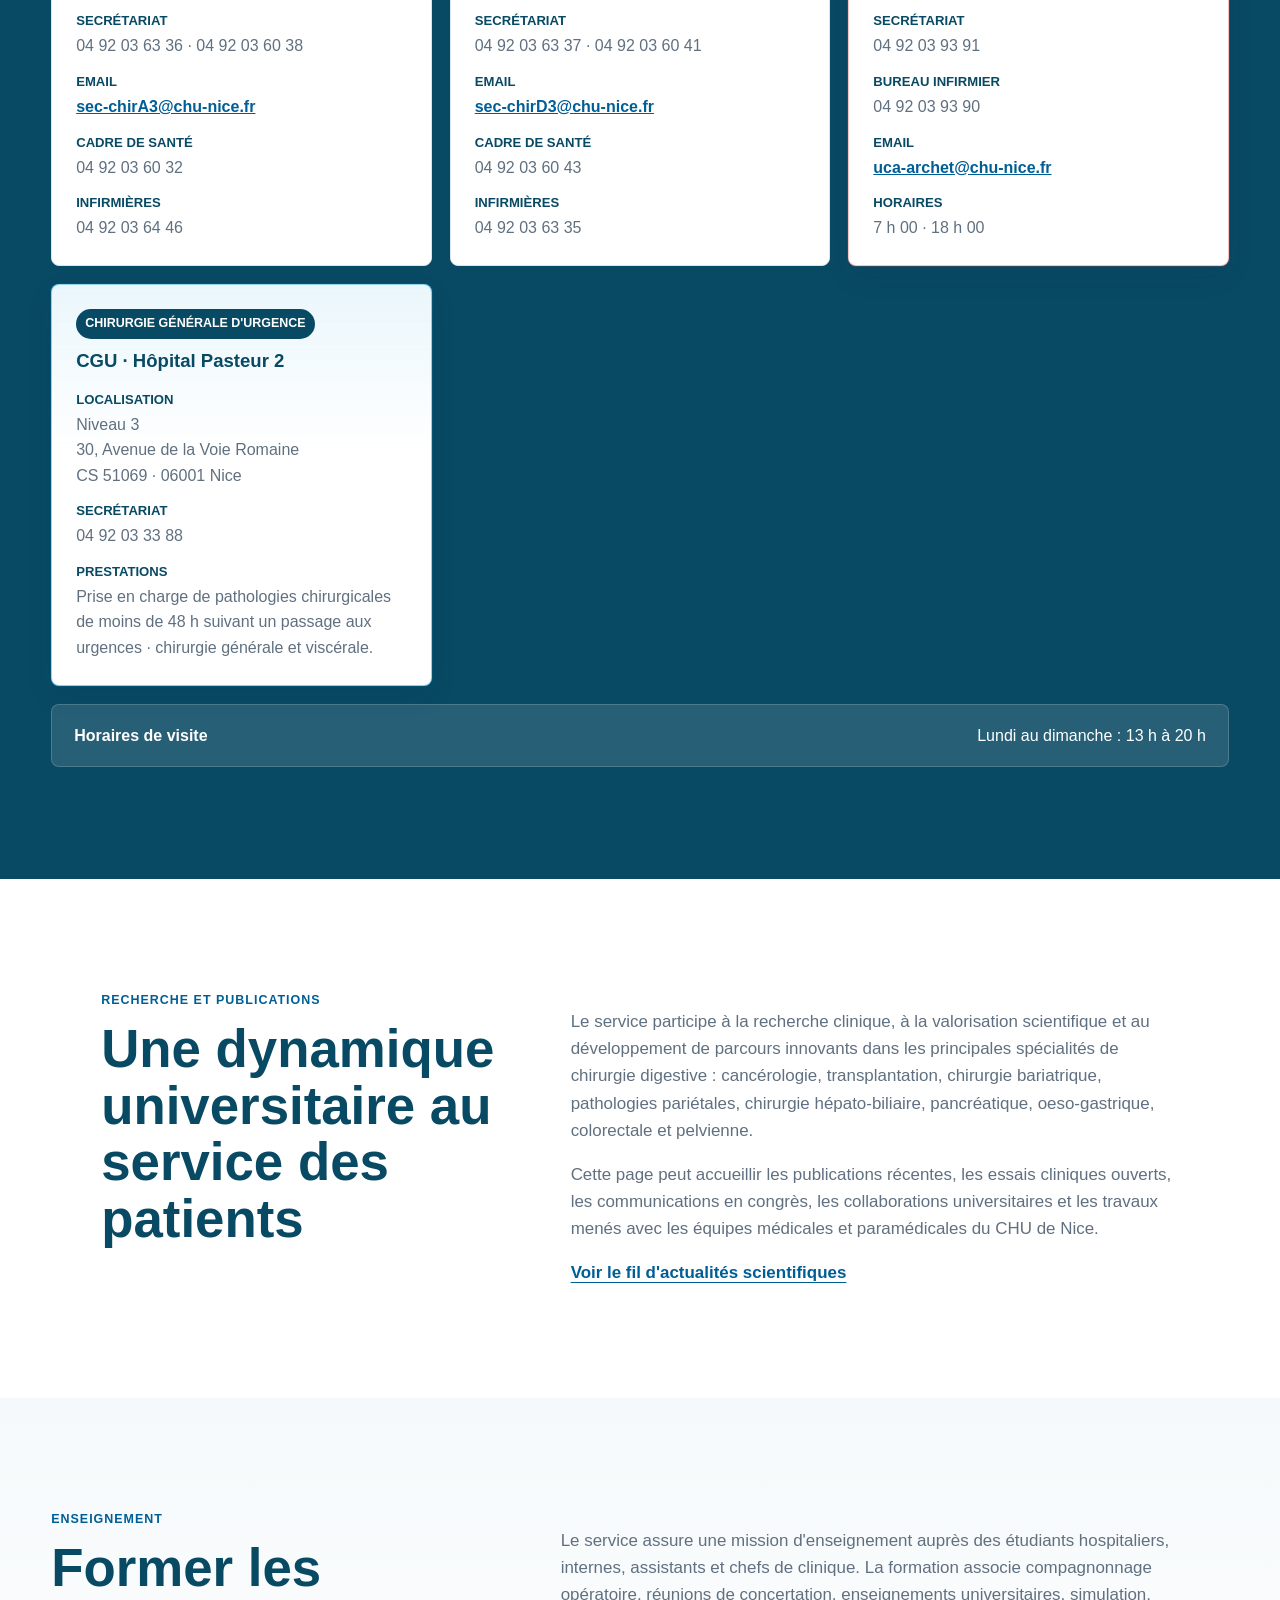
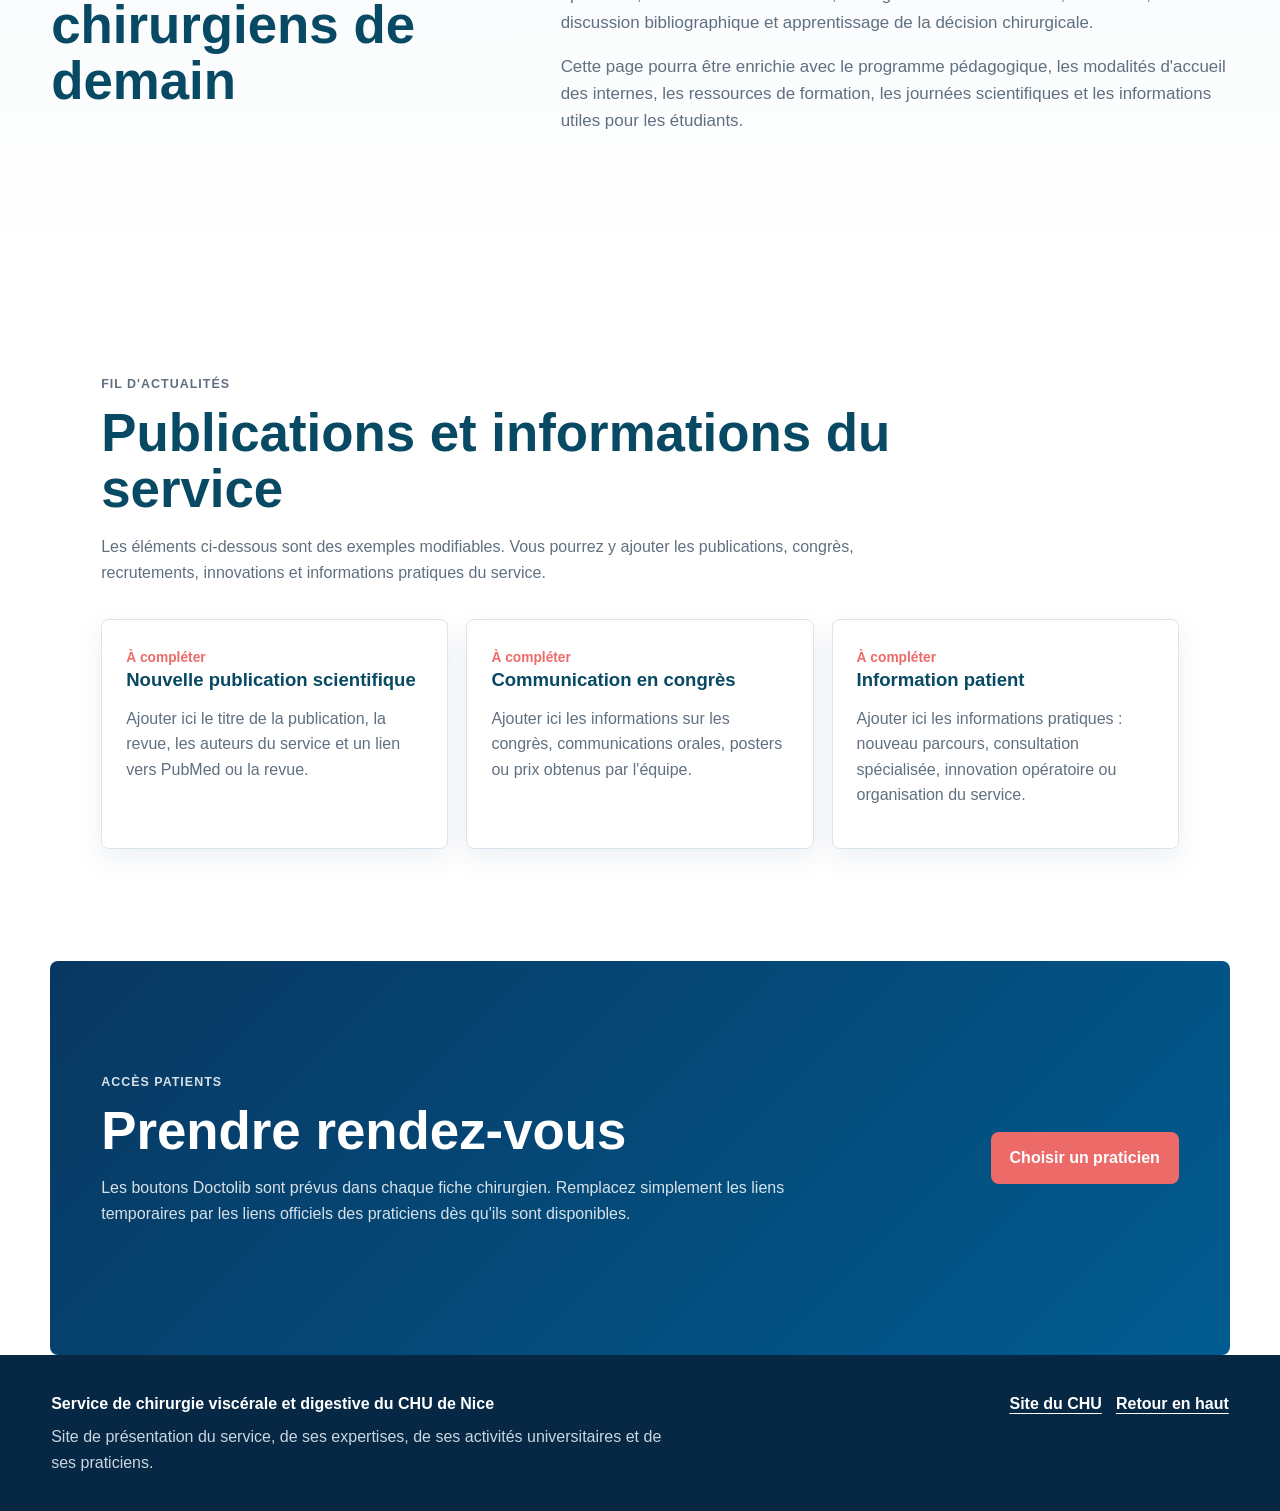
==== commit 19fec9fc: "Update index.html" ====
--- a/index.html
+++ b/index.html
@@ -46,7 +46,7 @@
     <main>
       <section id="accueil" class="hero">
         <div class="hero-content">
-          <p class="eyebrow">CHU de Nice · Hôpital Archet 2</p>
+          <p class="eyebrow">CHU de Nice · Hôpitaux Archet 2 et Pasteur 2</p>
           <h1>Service de chirurgie viscérale et digestive</h1>
           <p>
             Une équipe hospitalo-universitaire dédiée aux pathologies digestives, abdominales et endocriniennes, avec
--- a/styles.css
+++ b/styles.css
@@ -994,3 +994,12 @@
     margin-top: 18px;
   }
 }
+/* Logo du service plus visible */
+.brand-logo {
+    width: 180px !important;
+    height: 90px !important;
+    object-fit: contain;
+    background: white;
+    padding: 6px;
+    border-radius: 8px;
+}
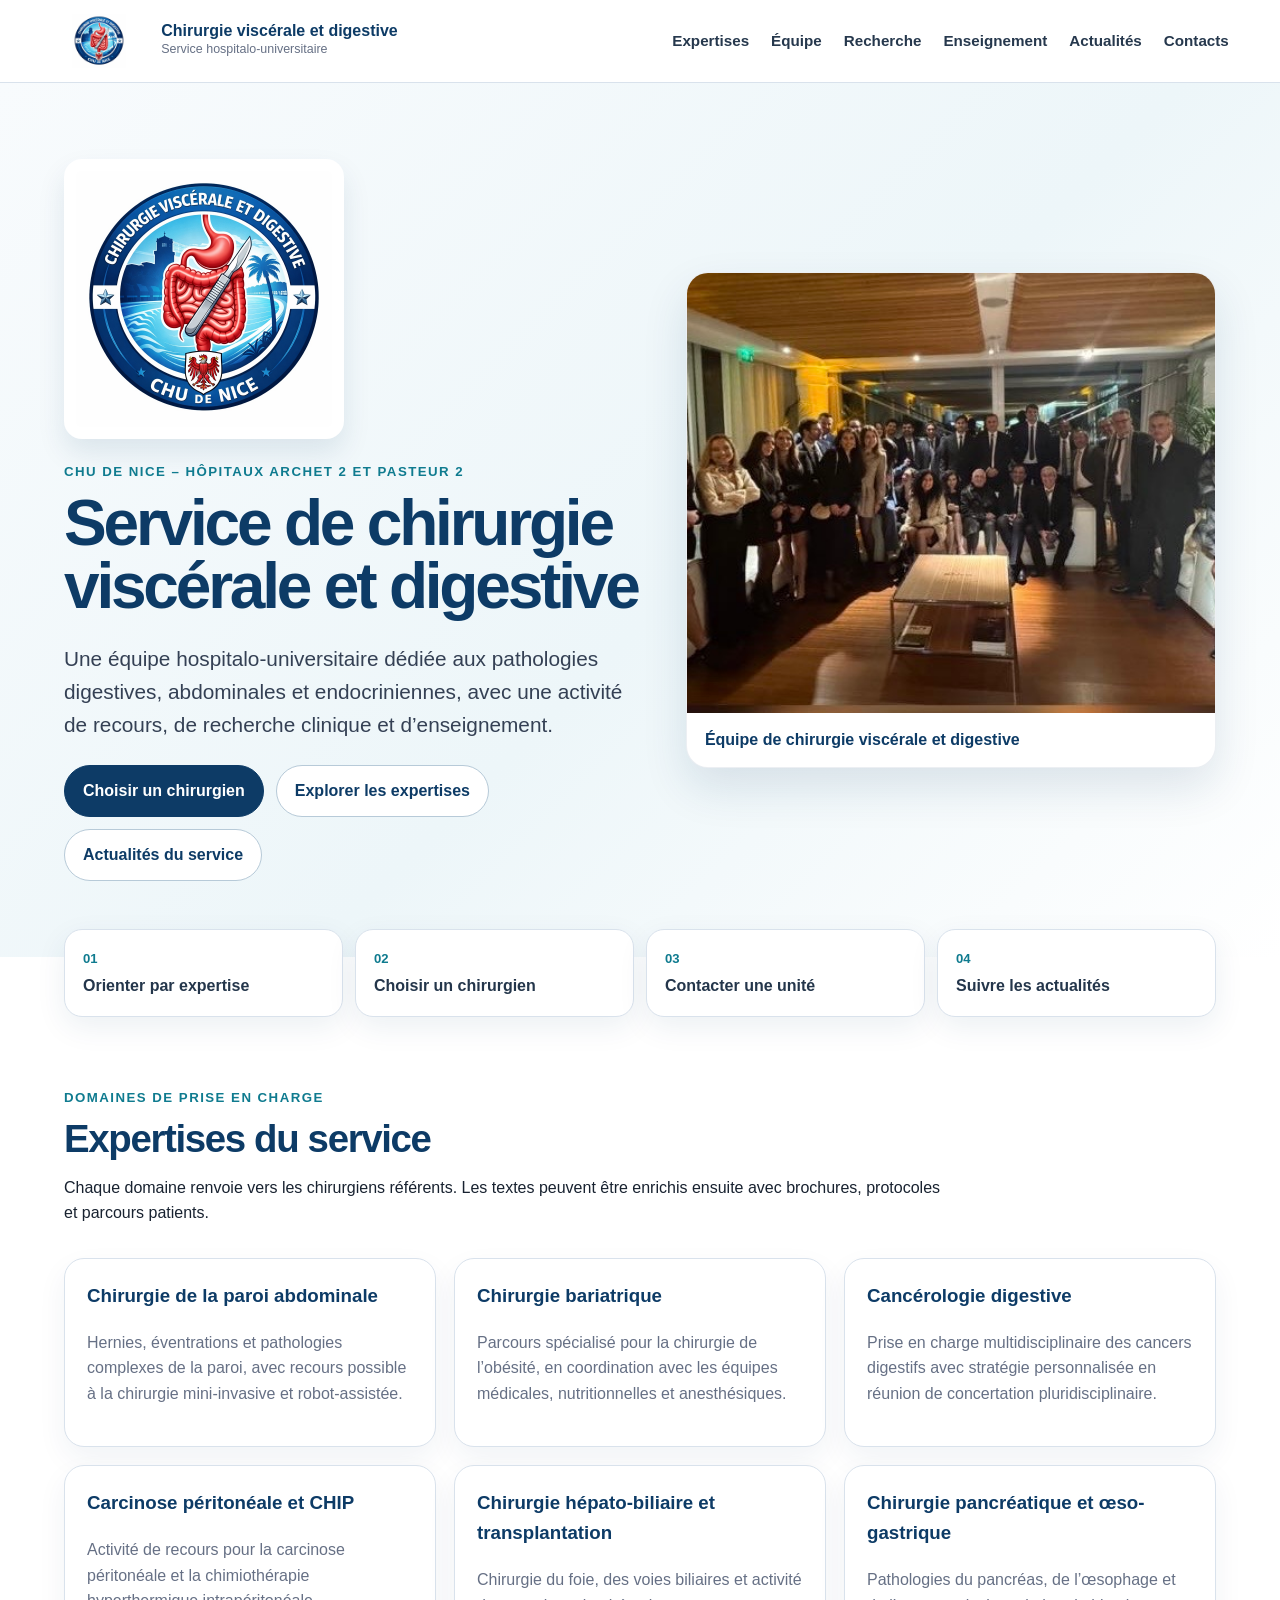
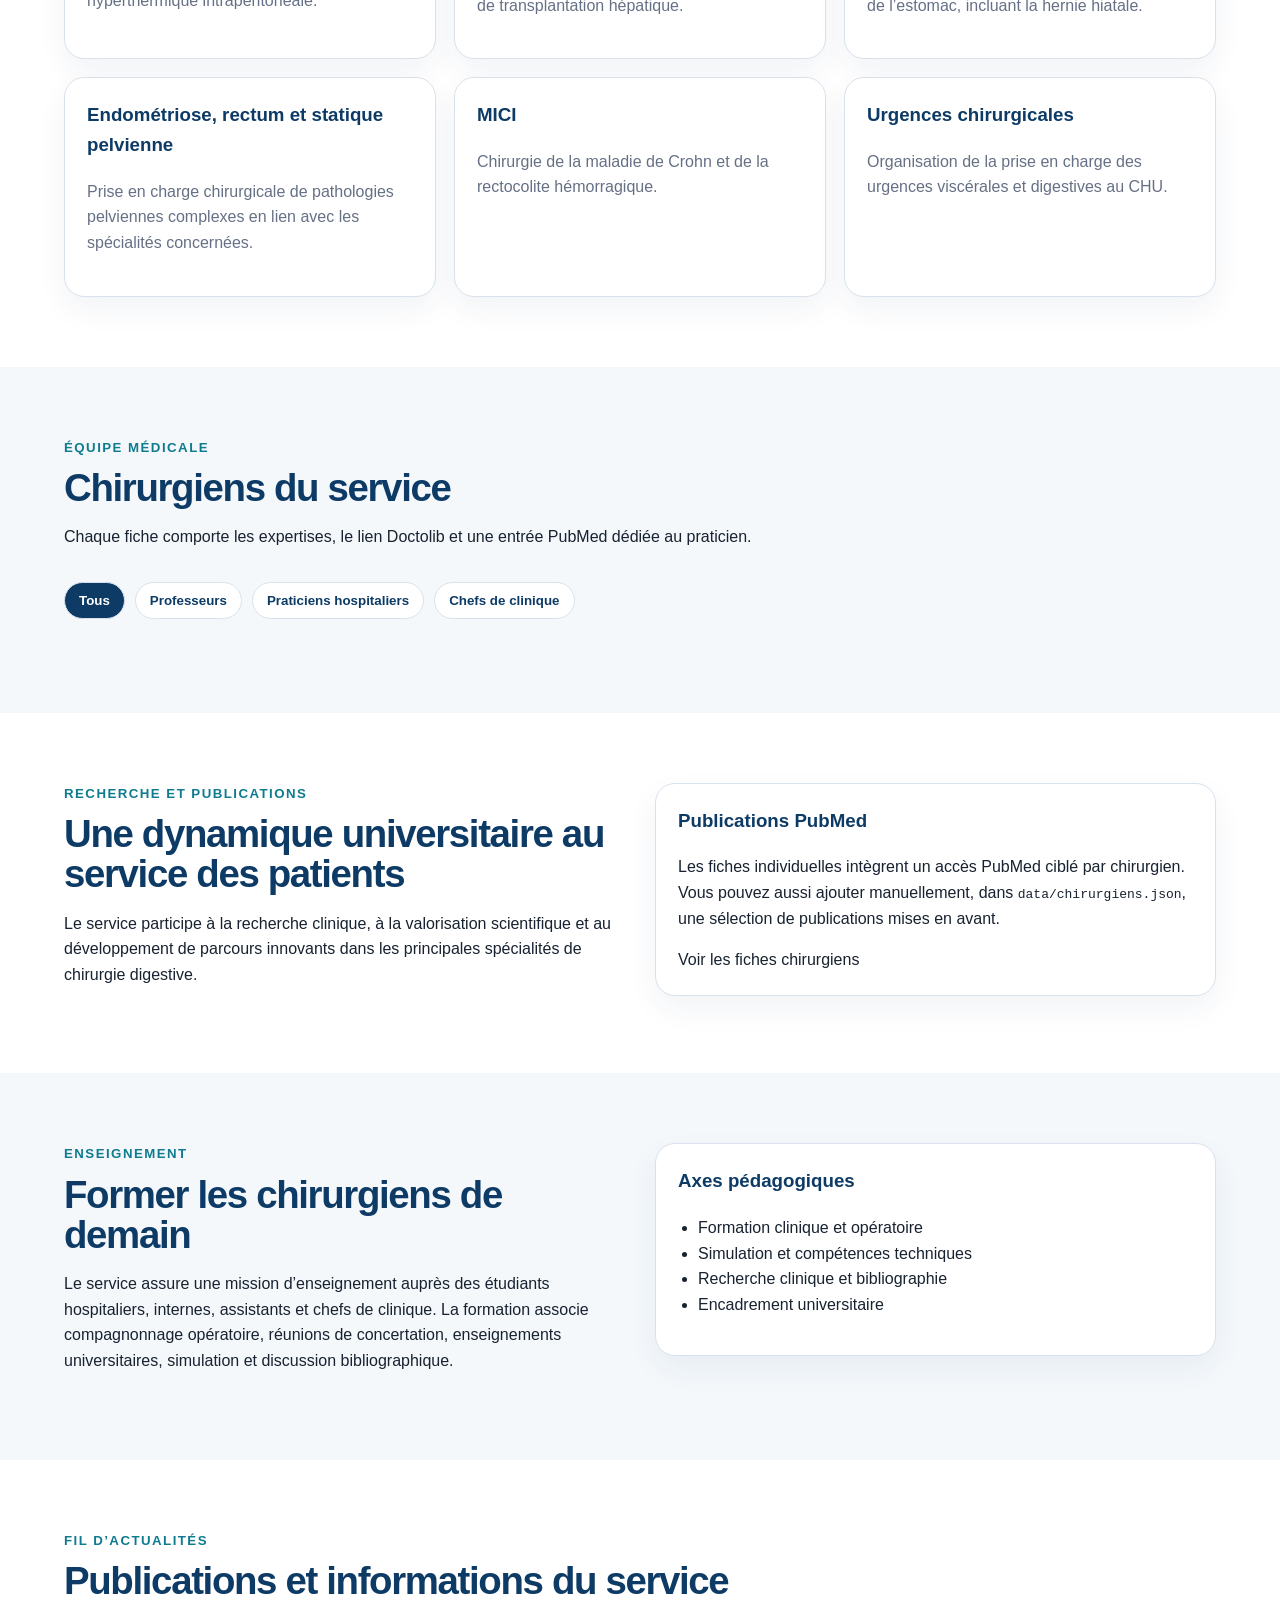
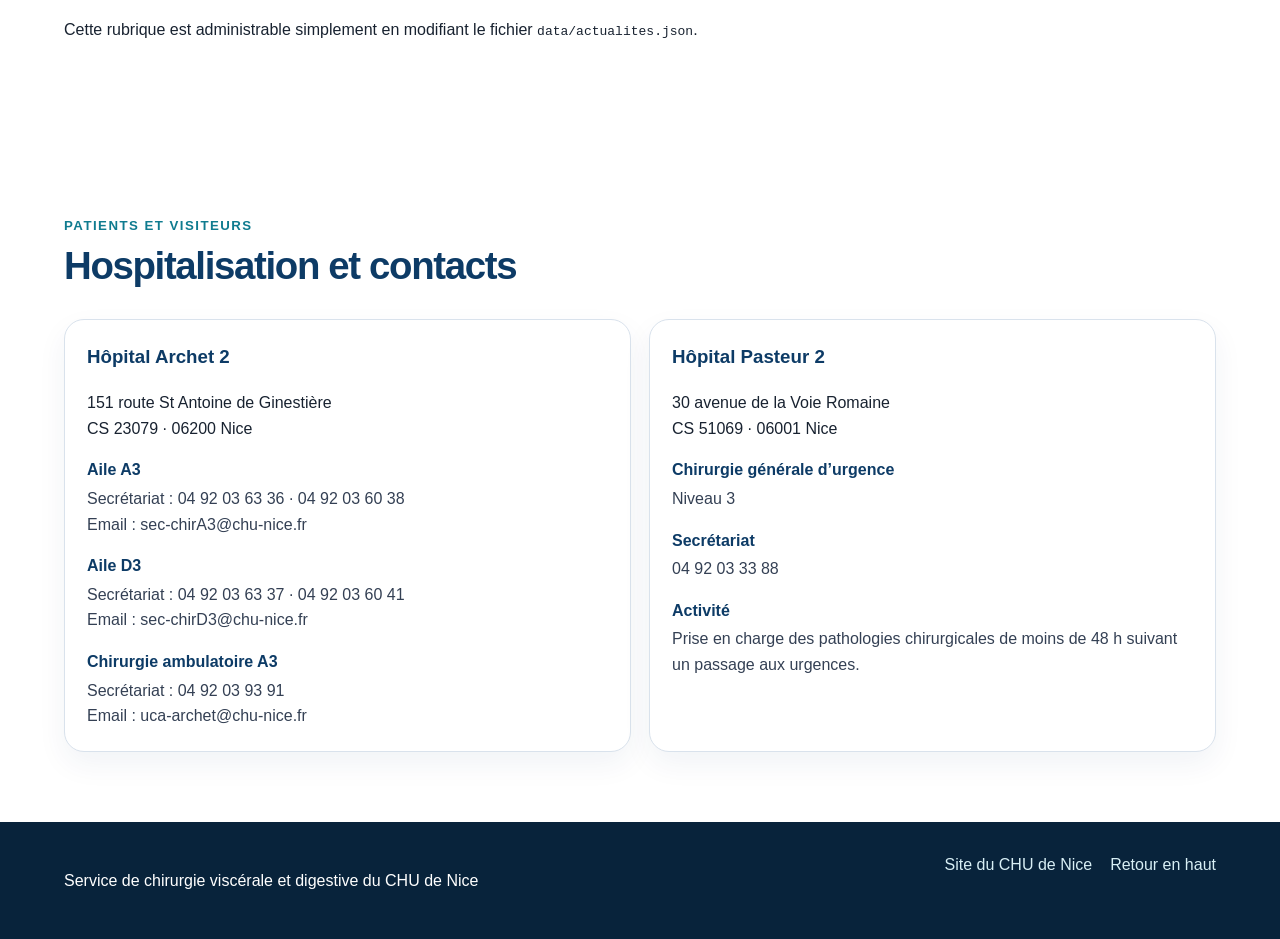
==== commit 9f61a223: "Add files via upload" ====
--- a/index.html
+++ b/index.html
@@ -1,291 +1,159 @@
 <!doctype html>
 <html lang="fr">
-  <head>
-    <meta charset="utf-8" />
-    <meta name="viewport" content="width=device-width, initial-scale=1" />
-    <title>Service de chirurgie viscérale et digestive du CHU de Nice</title>
-    <meta
-      name="description"
-      content="Site du Service de chirurgie viscérale et digestive du CHU de Nice : chirurgiens, expertises, recherche, enseignement, hospitalisation et rendez-vous."
-    />
-    <link rel="stylesheet" href="styles.css" />
-  </head>
-  <body>
-    <div class="utility-bar">
-      <a href="https://www.chu-nice.fr/" target="_blank" rel="noreferrer">Site officiel du CHU de Nice</a>
-      <span>Standard CHU : 04 92 03 77 77</span>
-      <a href="#infos-pratiques">Accès et hospitalisation</a>
-    </div>
+<head>
+  <meta charset="utf-8">
+  <meta name="viewport" content="width=device-width, initial-scale=1">
+  <title>Service de chirurgie viscérale et digestive | CHU de Nice</title>
+  <meta name="description" content="Service de chirurgie viscérale et digestive du CHU de Nice – Hôpitaux Archet 2 et Pasteur 2 : expertises, équipe, recherche, enseignement, actualités et rendez-vous.">
+  <meta property="og:title" content="Service de chirurgie viscérale et digestive du CHU de Nice">
+  <meta property="og:description" content="Expertises, équipe médicale, recherche, enseignement et rendez-vous.">
+  <meta property="og:type" content="website">
+  <link rel="preload" as="image" href="logo-service-chirurgie-digestive.jpg">
+  <link rel="stylesheet" href="styles.css">
+</head>
+<body>
+  <header class="topbar" id="top">
+    <a class="brand" href="#top" aria-label="Accueil">
+      <img class="brand-logo" src="logo-service-chirurgie-digestive.jpg" alt="Logo du service de chirurgie viscérale et digestive">
+      <span><strong>Chirurgie viscérale et digestive</strong><small>Service hospitalo-universitaire</small></span>
+    </a>
+    <button class="menu-toggle" data-menu-toggle aria-label="Ouvrir le menu">☰</button>
+    <nav class="main-nav" data-main-nav>
+      <a href="#expertises">Expertises</a>
+      <a href="#equipe">Équipe</a>
+      <a href="#recherche">Recherche</a>
+      <a href="#enseignement">Enseignement</a>
+      <a href="#actualites">Actualités</a>
+      <a href="#contact">Contacts</a>
+    </nav>
+  </header>
 
-    <header class="topbar" data-header>
-      <a class="brand" href="#accueil" aria-label="Retour à l'accueil">
-        <img class="brand-logo" src="assets/logo-chu-nice.jpg" alt="CHU de Nice" />
-        <span>
-          <strong>Chirurgie viscérale et digestive</strong>
-          <small>Service hospitalo-universitaire</small>
-        </span>
-      </a>
+  <main>
+    <section class="hero">
+      <div class="hero-text">
+        <img class="hero-logo" src="logo-service-chirurgie-digestive.jpg" alt="Logo du service">
+        <p class="kicker">CHU de Nice – Hôpitaux Archet 2 et Pasteur 2</p>
+        <h1>Service de chirurgie viscérale et digestive</h1>
+        <p class="lead">Une équipe hospitalo-universitaire dédiée aux pathologies digestives, abdominales et endocriniennes, avec une activité de recours, de recherche clinique et d’enseignement.</p>
+        <div class="hero-actions">
+          <a class="button primary" href="#equipe">Choisir un chirurgien</a>
+          <a class="button" href="#expertises">Explorer les expertises</a>
+          <a class="button" href="#actualites">Actualités du service</a>
+        </div>
+      </div>
+      <figure class="hero-photo">
+        <img src="equipe-service.jpg" alt="Équipe du service de chirurgie viscérale et digestive du CHU de Nice" onerror="this.style.display='none'; this.parentElement.classList.add('missing-image')">
+        <figcaption>Équipe de chirurgie viscérale et digestive</figcaption>
+      </figure>
+    </section>
 
-      <button class="nav-toggle" type="button" aria-expanded="false" aria-controls="navigation" data-nav-toggle>
-        <span></span>
-        <span></span>
-        <span></span>
-      </button>
+    <section class="quick-links" aria-label="Accès rapides">
+      <a href="#expertises"><span>01</span> Orienter par expertise</a>
+      <a href="#equipe"><span>02</span> Choisir un chirurgien</a>
+      <a href="#contact"><span>03</span> Contacter une unité</a>
+      <a href="#actualites"><span>04</span> Suivre les actualités</a>
+    </section>
 
-      <nav id="navigation" class="nav" data-nav>
-        <a href="#expertises">Expertises</a>
-        <a href="#equipe">Équipe</a>
-        <a href="#infos-pratiques">Infos pratiques</a>
-        <a href="#recherche">Recherche</a>
-        <a href="#enseignement">Enseignement</a>
-        <a href="#actualites">Actualités</a>
-        <a class="nav-cta" href="#rendez-vous">Rendez-vous</a>
-      </nav>
-    </header>
+    <section id="expertises" class="section">
+      <div class="section-heading">
+        <p class="eyebrow">Domaines de prise en charge</p>
+        <h2>Expertises du service</h2>
+        <p>Chaque domaine renvoie vers les chirurgiens référents. Les textes peuvent être enrichis ensuite avec brochures, protocoles et parcours patients.</p>
+      </div>
+      <div class="cards expertise-grid" data-expertises></div>
+    </section>
 
-    <main>
-      <section id="accueil" class="hero">
-        <div class="hero-content">
-          <p class="eyebrow">CHU de Nice · Hôpitaux Archet 2 et Pasteur 2</p>
-          <h1>Service de chirurgie viscérale et digestive</h1>
-          <p>
-            Une équipe hospitalo-universitaire dédiée aux pathologies digestives, abdominales et endocriniennes, avec
-            une activité de recours, de recherche clinique et d'enseignement.
-          </p>
-          <div class="hero-actions">
-            <a class="button primary" href="#rendez-vous">Prendre rendez-vous</a>
-            <a class="button secondary" href="#expertises">Explorer les expertises</a>
-            <a class="button ghost" href="https://www.chu-nice.fr/" target="_blank" rel="noreferrer">Site du CHU</a>
-          </div>
-        </div>
+    <section id="equipe" class="section soft">
+      <div class="section-heading">
+        <p class="eyebrow">Équipe médicale</p>
+        <h2>Chirurgiens du service</h2>
+        <p>Chaque fiche comporte les expertises, le lien Doctolib et une entrée PubMed dédiée au praticien.</p>
+      </div>
+      <div class="filters" role="list" aria-label="Filtrer les chirurgiens">
+        <button class="active" data-filter="all">Tous</button>
+        <button data-filter="professeur">Professeurs</button>
+        <button data-filter="ph">Praticiens hospitaliers</button>
+        <button data-filter="cca">Chefs de clinique</button>
+      </div>
+      <div class="surgeon-grid" data-surgeons></div>
+    </section>
 
-        <div class="hero-visual" aria-label="Photo de l'équipe et missions principales">
-          <figure class="hero-photo-card">
-            <img src="assets/equipe-service.jpg" alt="Équipe du Service de chirurgie viscérale et digestive du CHU de Nice" />
-            <figcaption>
-              <img src="assets/logo-service-chirurgie-digestive.jpg" alt="" />
-              <span>Équipe de chirurgie viscérale et digestive</span>
-            </figcaption>
-          </figure>
-          <div class="hero-metrics">
-            <div>
-              <strong>Recours</strong>
-              <span>Pathologies complexes et prises en charge multidisciplinaires</span>
-            </div>
-            <div>
-              <strong>Recherche</strong>
-              <span>Publications, innovation, essais et travaux hospitalo-universitaires</span>
-            </div>
-            <div>
-              <strong>Enseignement</strong>
-              <span>Formation des étudiants, internes et jeunes chirurgiens</span>
-            </div>
-          </div>
-        </div>
-      </section>
+    <section id="recherche" class="section two-col">
+      <div>
+        <p class="eyebrow">Recherche et publications</p>
+        <h2>Une dynamique universitaire au service des patients</h2>
+        <p>Le service participe à la recherche clinique, à la valorisation scientifique et au développement de parcours innovants dans les principales spécialités de chirurgie digestive.</p>
+      </div>
+      <div class="panel">
+        <h3>Publications PubMed</h3>
+        <p>Les fiches individuelles intègrent un accès PubMed ciblé par chirurgien. Vous pouvez aussi ajouter manuellement, dans <code>data/chirurgiens.json</code>, une sélection de publications mises en avant.</p>
+        <a class="text-link" href="#equipe">Voir les fiches chirurgiens</a>
+      </div>
+    </section>
 
-      <section class="quick-access" aria-label="Accès rapides">
-        <a href="#expertises">
-          <span>01</span>
-          <strong>Orienter par expertise</strong>
-        </a>
-        <a href="#equipe">
-          <span>02</span>
-          <strong>Choisir un chirurgien</strong>
-        </a>
-        <a href="#infos-pratiques">
-          <span>03</span>
-          <strong>Contacter une unité</strong>
-        </a>
-        <a href="#actualites">
-          <span>04</span>
-          <strong>Suivre les actualités</strong>
-        </a>
-      </section>
+    <section id="enseignement" class="section soft two-col">
+      <div>
+        <p class="eyebrow">Enseignement</p>
+        <h2>Former les chirurgiens de demain</h2>
+        <p>Le service assure une mission d’enseignement auprès des étudiants hospitaliers, internes, assistants et chefs de clinique. La formation associe compagnonnage opératoire, réunions de concertation, enseignements universitaires, simulation et discussion bibliographique.</p>
+      </div>
+      <div class="panel checklist">
+        <h3>Axes pédagogiques</h3>
+        <ul>
+          <li>Formation clinique et opératoire</li>
+          <li>Simulation et compétences techniques</li>
+          <li>Recherche clinique et bibliographie</li>
+          <li>Encadrement universitaire</li>
+        </ul>
+      </div>
+    </section>
 
-      <section id="expertises" class="section">
-        <div class="section-heading">
-          <p class="eyebrow">Domaines de prise en charge</p>
-          <h2>Expertises du service</h2>
-          <p>
-            Chaque expertise renvoie vers les chirurgiens référents. Les textes pourront être enrichis ensuite avec les
-            parcours patients, brochures, protocoles et liens institutionnels.
-          </p>
-        </div>
-        <div class="expertise-grid" data-expertise-list></div>
-      </section>
+    <section id="actualites" class="section">
+      <div class="section-heading">
+        <p class="eyebrow">Fil d’actualités</p>
+        <h2>Publications et informations du service</h2>
+        <p>Cette rubrique est administrable simplement en modifiant le fichier <code>data/actualites.json</code>.</p>
+      </div>
+      <div class="news-grid" data-news></div>
+    </section>
 
-      <section id="equipe" class="section section-muted">
-        <div class="section-heading">
-          <p class="eyebrow">Équipe médicale</p>
-          <h2>Chirurgiens du service</h2>
-          <p>
-            Les fiches détaillées prévoient les expertises, publications, lien Doctolib et coordonnées de secrétariat
-            propres à chaque praticien.
-          </p>
-        </div>
-        <div class="filters" role="group" aria-label="Filtrer les praticiens">
-          <button class="filter active" type="button" data-filter="all">Tous</button>
-          <button class="filter" type="button" data-filter="professeur">Professeurs</button>
-          <button class="filter" type="button" data-filter="ph">Praticiens hospitaliers</button>
-          <button class="filter" type="button" data-filter="cca">Chefs de clinique</button>
-        </div>
-        <div class="people-grid" data-surgeon-list></div>
-      </section>
+    <section id="contact" class="section contact-section">
+      <div class="section-heading">
+        <p class="eyebrow">Patients et visiteurs</p>
+        <h2>Hospitalisation et contacts</h2>
+      </div>
+      <div class="contact-grid">
+        <article class="contact-card">
+          <h3>Hôpital Archet 2</h3>
+          <p>151 route St Antoine de Ginestière<br>CS 23079 · 06200 Nice</p>
+          <dl>
+            <dt>Aile A3</dt><dd>Secrétariat : 04 92 03 63 36 · 04 92 03 60 38<br>Email : sec-chirA3@chu-nice.fr</dd>
+            <dt>Aile D3</dt><dd>Secrétariat : 04 92 03 63 37 · 04 92 03 60 41<br>Email : sec-chirD3@chu-nice.fr</dd>
+            <dt>Chirurgie ambulatoire A3</dt><dd>Secrétariat : 04 92 03 93 91<br>Email : uca-archet@chu-nice.fr</dd>
+          </dl>
+        </article>
+        <article class="contact-card">
+          <h3>Hôpital Pasteur 2</h3>
+          <p>30 avenue de la Voie Romaine<br>CS 51069 · 06001 Nice</p>
+          <dl>
+            <dt>Chirurgie générale d’urgence</dt><dd>Niveau 3</dd>
+            <dt>Secrétariat</dt><dd>04 92 03 33 88</dd>
+            <dt>Activité</dt><dd>Prise en charge des pathologies chirurgicales de moins de 48 h suivant un passage aux urgences.</dd>
+          </dl>
+        </article>
+      </div>
+    </section>
+  </main>
 
-      <section id="infos-pratiques" class="section practical-section">
-        <div class="section-heading">
-          <p class="eyebrow">Patients et visiteurs</p>
-          <h2>Hospitalisation et contacts</h2>
-          <p>
-            Les coordonnées ci-dessous sont prêtes pour la mise en ligne. Des emplacements restent prévus pour ajouter
-            ensuite les contacts par chirurgien ou par consultation spécialisée.
-          </p>
-        </div>
+  <dialog class="profile-modal" data-modal>
+    <button class="modal-close" data-close aria-label="Fermer">×</button>
+    <div data-modal-content></div>
+  </dialog>
 
-        <div class="location-panel">
-          <div>
-            <p class="eyebrow">Localisation</p>
-            <h3>Hôpital Archet 2 · Niveau 3</h3>
-            <p>151 route St Antoine de Ginestière<br />CS 23079 · 06200 Nice</p>
-          </div>
-          <a class="button secondary" href="https://www.chu-nice.fr/" target="_blank" rel="noreferrer">Voir le site du CHU</a>
-        </div>
-
-        <div class="unit-grid">
-          <article class="unit-card">
-            <span class="unit-label">Hospitalisation complète</span>
-            <h3>Aile A3</h3>
-            <dl>
-              <div><dt>Secrétariat</dt><dd>04 92 03 63 36 · 04 92 03 60 38</dd></div>
-              <div><dt>Email</dt><dd><a href="mailto:sec-chirA3@chu-nice.fr">sec-chirA3@chu-nice.fr</a></dd></div>
-              <div><dt>Cadre de Santé</dt><dd>04 92 03 60 32</dd></div>
-              <div><dt>Infirmières</dt><dd>04 92 03 64 46</dd></div>
-            </dl>
-          </article>
-
-          <article class="unit-card">
-            <span class="unit-label">Hospitalisation complète</span>
-            <h3>Aile D3</h3>
-            <dl>
-              <div><dt>Secrétariat</dt><dd>04 92 03 63 37 · 04 92 03 60 41</dd></div>
-              <div><dt>Email</dt><dd><a href="mailto:sec-chirD3@chu-nice.fr">sec-chirD3@chu-nice.fr</a></dd></div>
-              <div><dt>Cadre de Santé</dt><dd>04 92 03 60 43</dd></div>
-              <div><dt>Infirmières</dt><dd>04 92 03 63 35</dd></div>
-            </dl>
-          </article>
-
-          <article class="unit-card highlight">
-            <span class="unit-label">Chirurgie ambulatoire</span>
-            <h3>Aile A3</h3>
-            <dl>
-              <div><dt>Secrétariat</dt><dd>04 92 03 93 91</dd></div>
-              <div><dt>Bureau infirmier</dt><dd>04 92 03 93 90</dd></div>
-              <div><dt>Email</dt><dd><a href="mailto:uca-archet@chu-nice.fr">uca-archet@chu-nice.fr</a></dd></div>
-              <div><dt>Horaires</dt><dd>7 h 00 · 18 h 00</dd></div>
-            </dl>
-          </article>
-
-          <article class="unit-card emergency">
-            <span class="unit-label">Chirurgie générale d'urgence</span>
-            <h3>CGU · Hôpital Pasteur 2</h3>
-            <dl>
-              <div><dt>Localisation</dt><dd>Niveau 3<br />30, Avenue de la Voie Romaine<br />CS 51069 · 06001 Nice</dd></div>
-              <div><dt>Secrétariat</dt><dd>04 92 03 33 88</dd></div>
-              <div><dt>Prestations</dt><dd>Prise en charge de pathologies chirurgicales de moins de 48 h suivant un passage aux urgences · chirurgie générale et viscérale.</dd></div>
-            </dl>
-          </article>
-        </div>
-
-        <div class="visit-row">
-          <strong>Horaires de visite</strong>
-          <span>Lundi au dimanche : 13 h à 20 h</span>
-        </div>
-      </section>
-
-      <section id="recherche" class="section split-section">
-        <div>
-          <p class="eyebrow">Recherche et publications</p>
-          <h2>Une dynamique universitaire au service des patients</h2>
-        </div>
-        <div class="rich-text">
-          <p>
-            Le service participe à la recherche clinique, à la valorisation scientifique et au développement de parcours
-            innovants dans les principales spécialités de chirurgie digestive : cancérologie, transplantation,
-            chirurgie bariatrique, pathologies pariétales, chirurgie hépato-biliaire, pancréatique, oeso-gastrique,
-            colorectale et pelvienne.
-          </p>
-          <p>
-            Cette page peut accueillir les publications récentes, les essais cliniques ouverts, les communications en
-            congrès, les collaborations universitaires et les travaux menés avec les équipes médicales et paramédicales
-            du CHU de Nice.
-          </p>
-          <a class="text-link" href="#actualites">Voir le fil d'actualités scientifiques</a>
-        </div>
-      </section>
-
-      <section id="enseignement" class="section split-section section-muted">
-        <div>
-          <p class="eyebrow">Enseignement</p>
-          <h2>Former les chirurgiens de demain</h2>
-        </div>
-        <div class="rich-text">
-          <p>
-            Le service assure une mission d'enseignement auprès des étudiants hospitaliers, internes, assistants et
-            chefs de clinique. La formation associe compagnonnage opératoire, réunions de concertation, enseignements
-            universitaires, simulation, discussion bibliographique et apprentissage de la décision chirurgicale.
-          </p>
-          <p>
-            Cette page pourra être enrichie avec le programme pédagogique, les modalités d'accueil des internes, les
-            ressources de formation, les journées scientifiques et les informations utiles pour les étudiants.
-          </p>
-        </div>
-      </section>
-
-      <section id="actualites" class="section">
-        <div class="section-heading">
-          <p class="eyebrow">Fil d'actualités</p>
-          <h2>Publications et informations du service</h2>
-          <p>
-            Les éléments ci-dessous sont des exemples modifiables. Vous pourrez y ajouter les publications, congrès,
-            recrutements, innovations et informations pratiques du service.
-          </p>
-        </div>
-        <div class="news-grid" data-news-list></div>
-      </section>
-
-      <section id="rendez-vous" class="section appointment">
-        <div>
-          <p class="eyebrow">Accès patients</p>
-          <h2>Prendre rendez-vous</h2>
-          <p>
-            Les boutons Doctolib sont prévus dans chaque fiche chirurgien. Remplacez simplement les liens temporaires
-            par les liens officiels des praticiens dès qu'ils sont disponibles.
-          </p>
-        </div>
-        <a class="button primary" href="#equipe">Choisir un praticien</a>
-      </section>
-    </main>
-
-    <div class="modal" role="dialog" aria-modal="true" aria-labelledby="modal-title" hidden data-modal>
-      <div class="modal-backdrop" data-modal-close></div>
-      <article class="modal-card">
-        <button class="modal-close" type="button" aria-label="Fermer la fiche" data-modal-close>×</button>
-        <div data-modal-content></div>
-      </article>
-    </div>
-
-    <footer class="footer">
-      <div>
-        <strong>Service de chirurgie viscérale et digestive du CHU de Nice</strong>
-        <p>Site de présentation du service, de ses expertises, de ses activités universitaires et de ses praticiens.</p>
-      </div>
-      <div class="footer-links">
-        <a class="text-link" href="https://www.chu-nice.fr/" target="_blank" rel="noreferrer">Site du CHU</a>
-        <a class="text-link" href="#accueil">Retour en haut</a>
-      </div>
-    </footer>
-
-    <script src="script.js"></script>
-  </body>
+  <footer class="site-footer">
+    <p>Service de chirurgie viscérale et digestive du CHU de Nice</p>
+    <div><a href="https://www.chu-nice.fr/" target="_blank" rel="noopener">Site du CHU de Nice</a><a href="#top">Retour en haut</a></div>
+  </footer>
+  <script src="script.js"></script>
+</body>
 </html>
--- a/styles.css
+++ b/styles.css
@@ -1,1005 +1 @@
-:root {
-  --navy: #084963;
-  --blue: #0097d7;
-  --blue-deep: #005e96;
-  --coral: #ec6b69;
-  --yellow: #ffc823;
-  --green: #007b4b;
-  --ink: #142231;
-  --muted: #607080;
-  --line: #d9e5ec;
-  --paper: #ffffff;
-  --soft: #f5f9fb;
-  --soft-blue: #e7f5fb;
-  --shadow: 0 18px 50px rgba(8, 55, 97, 0.12);
-  --shadow-soft: 0 10px 28px rgba(8, 55, 97, 0.08);
-  --radius: 8px;
-  --max: 1180px;
-}
-
-* {
-  box-sizing: border-box;
-}
-
-html {
-  scroll-behavior: smooth;
-}
-
-body {
-  margin: 0;
-  color: var(--ink);
-  font-family: Arial, "Segoe UI", Roboto, sans-serif;
-  background:
-    linear-gradient(180deg, rgba(0, 151, 215, 0.12), transparent 520px),
-    var(--paper);
-  line-height: 1.6;
-}
-
-a {
-  color: inherit;
-}
-
-.utility-bar {
-  display: flex;
-  justify-content: flex-end;
-  gap: 22px;
-  padding: 8px clamp(18px, 4vw, 52px);
-  color: #fff;
-  font-size: 0.86rem;
-  font-weight: 700;
-  background: var(--navy);
-}
-
-.utility-bar a {
-  text-decoration: none;
-}
-
-.utility-bar a:hover {
-  text-decoration: underline;
-  text-underline-offset: 4px;
-}
-
-.topbar {
-  position: sticky;
-  top: 0;
-  z-index: 30;
-  display: flex;
-  align-items: center;
-  justify-content: space-between;
-  gap: 20px;
-  min-height: 78px;
-  padding: 13px clamp(18px, 4vw, 52px);
-  background: rgba(255, 255, 255, 0.92);
-  border-bottom: 1px solid rgba(217, 229, 236, 0.9);
-  backdrop-filter: blur(16px);
-}
-
-.brand {
-  display: inline-flex;
-  align-items: center;
-  gap: 14px;
-  min-width: 270px;
-  text-decoration: none;
-}
-
-.brand-logo {
-  display: block;
-  width: 106px;
-  height: 50px;
-  object-fit: contain;
-  object-position: left center;
-  background: #fff;
-  border-radius: 6px;
-}
-
-.brand strong,
-.brand small {
-  display: block;
-}
-
-.brand strong {
-  color: var(--navy);
-  font-size: 0.98rem;
-  line-height: 1.15;
-}
-
-.brand small {
-  color: var(--muted);
-  font-size: 0.82rem;
-}
-
-.nav {
-  display: flex;
-  align-items: center;
-  gap: 4px;
-}
-
-.nav a {
-  padding: 10px 10px;
-  color: var(--navy);
-  font-size: 0.92rem;
-  font-weight: 720;
-  text-decoration: none;
-  border-radius: 8px;
-}
-
-.nav a:hover {
-  background: var(--soft-blue);
-}
-
-.nav-cta {
-  color: #fff !important;
-  background: var(--coral);
-}
-
-.nav-cta:hover {
-  background: #dc5559 !important;
-}
-
-.nav-toggle {
-  display: none;
-  width: 42px;
-  height: 42px;
-  padding: 9px;
-  background: #fff;
-  border: 1px solid var(--line);
-  border-radius: 8px;
-}
-
-.nav-toggle span {
-  display: block;
-  height: 2px;
-  margin: 5px 0;
-  background: var(--navy);
-}
-
-.hero {
-  display: grid;
-  grid-template-columns: minmax(0, 1.05fr) minmax(340px, 0.8fr);
-  gap: clamp(30px, 5vw, 72px);
-  align-items: center;
-  max-width: var(--max);
-  min-height: calc(100vh - 112px);
-  margin: 0 auto;
-  padding: clamp(52px, 8vw, 92px) clamp(18px, 4vw, 52px) 46px;
-}
-
-.hero-content {
-  position: relative;
-}
-
-.hero-content::before {
-  position: absolute;
-  top: -28px;
-  left: 0;
-  width: 86px;
-  height: 5px;
-  content: "";
-  background: linear-gradient(90deg, var(--coral) 0 38%, var(--yellow) 38% 62%, var(--blue) 62%);
-  border-radius: 999px;
-}
-
-.eyebrow {
-  display: block;
-  margin: 0 0 10px;
-  color: var(--blue-deep);
-  font-size: 0.78rem;
-  font-weight: 850;
-  letter-spacing: 0.08em;
-  text-transform: uppercase;
-}
-
-h1,
-h2,
-h3 {
-  margin: 0;
-  color: var(--navy);
-  font-family: "Arial Black", Arial, "Segoe UI", sans-serif;
-  font-weight: 900;
-  letter-spacing: 0;
-  line-height: 1.07;
-}
-
-h1 {
-  max-width: 820px;
-  font-size: clamp(2.7rem, 6.4vw, 5.25rem);
-}
-
-h2 {
-  font-size: clamp(2rem, 4.2vw, 3.3rem);
-}
-
-h3 {
-  font-size: 1.16rem;
-}
-
-.hero p {
-  max-width: 690px;
-  color: var(--muted);
-  font-size: 1.15rem;
-}
-
-.hero-actions,
-.appointment,
-.person-actions {
-  display: flex;
-  flex-wrap: wrap;
-  gap: 10px;
-  align-items: center;
-}
-
-.button {
-  display: inline-flex;
-  align-items: center;
-  justify-content: center;
-  min-height: 46px;
-  padding: 12px 18px;
-  font-weight: 820;
-  text-decoration: none;
-  border: 1px solid transparent;
-  border-radius: 8px;
-}
-
-.button.primary {
-  color: #fff;
-  background: var(--coral);
-}
-
-.button.primary:hover {
-  background: #dc5559;
-}
-
-.button.secondary {
-  color: var(--navy);
-  background: #fff;
-  border-color: var(--line);
-}
-
-.button.secondary:hover {
-  background: var(--soft-blue);
-}
-
-.button.ghost {
-  color: var(--blue-deep);
-  background: transparent;
-  border-color: rgba(0, 155, 211, 0.35);
-}
-
-.button.ghost:hover {
-  background: var(--soft-blue);
-}
-
-.hero-visual {
-  position: relative;
-  padding: 18px;
-  background:
-    linear-gradient(140deg, rgba(0, 151, 215, 0.14), rgba(236, 107, 105, 0.08)),
-    #fff;
-  border: 1px solid var(--line);
-  border-radius: 8px;
-  box-shadow: var(--shadow);
-}
-
-.hero-visual::after {
-  position: absolute;
-  right: 18px;
-  bottom: 18px;
-  width: 42%;
-  height: 5px;
-  content: "";
-  background: linear-gradient(90deg, var(--blue) 0 46%, var(--yellow) 46% 68%, var(--coral) 68%);
-  border-radius: 999px;
-}
-
-.hero-photo-card {
-  position: relative;
-  margin: 0 0 16px;
-  overflow: hidden;
-  border-radius: 8px;
-  box-shadow: var(--shadow-soft);
-}
-
-.hero-photo-card > img {
-  display: block;
-  width: 100%;
-  aspect-ratio: 16 / 10;
-  object-fit: cover;
-  object-position: center;
-}
-
-.hero-photo-card figcaption {
-  position: absolute;
-  right: 14px;
-  bottom: 14px;
-  left: 14px;
-  display: flex;
-  align-items: center;
-  gap: 12px;
-  padding: 10px 12px;
-  color: #fff;
-  font-size: 0.88rem;
-  font-weight: 850;
-  background: rgba(8, 73, 99, 0.86);
-  border-left: 4px solid var(--yellow);
-  border-radius: 8px;
-  backdrop-filter: blur(8px);
-}
-
-.hero-photo-card figcaption img {
-  width: 48px;
-  height: 48px;
-  object-fit: contain;
-  background: #fff;
-  border-radius: 50%;
-}
-
-.hero-metrics {
-  display: grid;
-  gap: 12px;
-}
-
-.hero-metrics div {
-  padding: 18px;
-  background: rgba(255, 255, 255, 0.86);
-  border: 1px solid rgba(217, 229, 236, 0.86);
-  border-left: 4px solid var(--blue);
-  border-radius: 8px;
-}
-
-.hero-metrics div:nth-child(2) {
-  border-left-color: var(--coral);
-}
-
-.hero-metrics div:nth-child(3) {
-  border-left-color: var(--green);
-}
-
-.hero-metrics strong,
-.hero-metrics span {
-  display: block;
-}
-
-.hero-metrics strong {
-  color: var(--navy);
-  font-size: 1.08rem;
-}
-
-.hero-metrics span {
-  color: var(--muted);
-  font-size: 0.94rem;
-}
-
-.quick-access {
-  display: grid;
-  grid-template-columns: repeat(4, 1fr);
-  max-width: var(--max);
-  margin: 0 auto 18px;
-  padding: 0 clamp(18px, 4vw, 52px);
-}
-
-.quick-access a {
-  min-height: 104px;
-  padding: 18px;
-  text-decoration: none;
-  background: #fff;
-  border: 1px solid var(--line);
-  border-right: 0;
-}
-
-.quick-access a:first-child {
-  border-radius: 8px 0 0 8px;
-}
-
-.quick-access a:last-child {
-  border-right: 1px solid var(--line);
-  border-radius: 0 8px 8px 0;
-}
-
-.quick-access span {
-  display: block;
-  color: var(--coral);
-  font-family: "Arial Black", Arial, sans-serif;
-  font-weight: 900;
-}
-
-.quick-access strong {
-  display: block;
-  color: var(--navy);
-  line-height: 1.25;
-}
-
-.quick-access a:hover {
-  background: var(--soft-blue);
-}
-
-.section {
-  max-width: var(--max);
-  margin: 0 auto;
-  padding: clamp(68px, 9vw, 112px) clamp(18px, 4vw, 52px);
-}
-
-.section-muted {
-  max-width: none;
-  background: linear-gradient(180deg, var(--soft), #fff);
-}
-
-.section-muted > * {
-  max-width: var(--max);
-  margin-left: auto;
-  margin-right: auto;
-}
-
-.section-heading {
-  max-width: 790px;
-  margin-bottom: 34px;
-}
-
-.section-heading p,
-.rich-text p,
-.appointment p,
-.location-panel p,
-.unit-card dd,
-.person-card p,
-.expertise-card p,
-.news-card p {
-  color: var(--muted);
-}
-
-.expertise-grid,
-.people-grid,
-.news-grid,
-.unit-grid {
-  display: grid;
-  grid-template-columns: repeat(3, minmax(0, 1fr));
-  gap: 18px;
-}
-
-.expertise-card,
-.person-card,
-.news-card,
-.unit-card,
-.location-panel {
-  min-width: 0;
-  background: #fff;
-  border: 1px solid var(--line);
-  border-radius: var(--radius);
-  box-shadow: var(--shadow-soft);
-}
-
-.expertise-card,
-.news-card,
-.unit-card {
-  padding: 24px;
-}
-
-.expertise-card {
-  position: relative;
-  overflow: hidden;
-}
-
-.expertise-card::before {
-  position: absolute;
-  inset: 0 0 auto;
-  height: 4px;
-  content: "";
-  background: linear-gradient(90deg, var(--blue), var(--yellow), var(--coral));
-}
-
-.expertise-tags {
-  display: flex;
-  flex-wrap: wrap;
-  gap: 8px;
-  margin-top: 18px;
-}
-
-.tag {
-  display: inline-flex;
-  align-items: center;
-  min-height: 30px;
-  padding: 5px 10px;
-  color: var(--blue-deep);
-  font-size: 0.84rem;
-  font-weight: 800;
-  text-decoration: none;
-  background: var(--soft-blue);
-  border-radius: 999px;
-}
-
-.tag:hover {
-  background: #d6edf6;
-}
-
-.filters {
-  display: flex;
-  flex-wrap: wrap;
-  gap: 8px;
-  margin-bottom: 24px;
-}
-
-.filter {
-  min-height: 40px;
-  padding: 9px 13px;
-  color: var(--navy);
-  font-weight: 800;
-  background: #fff;
-  border: 1px solid var(--line);
-  border-radius: 8px;
-  cursor: pointer;
-}
-
-.filter.active,
-.filter:hover {
-  color: #fff;
-  background: var(--navy);
-  border-color: var(--navy);
-}
-
-.person-card {
-  display: flex;
-  flex-direction: column;
-  overflow: hidden;
-}
-
-.person-photo {
-  display: grid;
-  place-items: center;
-  min-height: 210px;
-  color: #fff;
-  font-size: 2.6rem;
-  font-weight: 850;
-  background:
-    linear-gradient(135deg, rgba(8, 55, 97, 0.84), rgba(0, 155, 211, 0.64)),
-    var(--photo-url, linear-gradient(135deg, var(--navy), var(--blue)));
-  background-position: center;
-  background-size: cover;
-}
-
-.person-body {
-  display: flex;
-  flex: 1;
-  flex-direction: column;
-  padding: 22px;
-}
-
-.person-role {
-  margin: 6px 0 12px;
-  color: var(--green);
-  font-weight: 850;
-}
-
-.contact-preview {
-  margin: 0 0 16px;
-  padding: 12px;
-  color: var(--muted);
-  font-size: 0.92rem;
-  background: var(--soft);
-  border: 1px solid var(--line);
-  border-radius: 8px;
-}
-
-.person-actions {
-  margin-top: auto;
-  padding-top: 4px;
-}
-
-.mini-button {
-  min-height: 38px;
-  padding: 8px 11px;
-  color: var(--blue-deep);
-  font-weight: 820;
-  text-decoration: none;
-  background: var(--soft-blue);
-  border: 0;
-  border-radius: 8px;
-  cursor: pointer;
-}
-
-.mini-button:hover {
-  background: #d6edf6;
-}
-
-.practical-section {
-  max-width: none;
-  background: var(--navy);
-}
-
-.practical-section > * {
-  max-width: var(--max);
-  margin-left: auto;
-  margin-right: auto;
-}
-
-.practical-section .section-heading h2,
-.practical-section .section-heading p,
-.practical-section .eyebrow {
-  color: #fff;
-}
-
-.practical-section .section-heading p {
-  opacity: 0.82;
-}
-
-.location-panel {
-  display: flex;
-  justify-content: space-between;
-  gap: 24px;
-  align-items: center;
-  margin-bottom: 18px;
-  padding: 26px;
-}
-
-.unit-card {
-  box-shadow: none;
-}
-
-.unit-card.highlight {
-  border-color: rgba(239, 102, 105, 0.4);
-  box-shadow: 0 0 0 1px rgba(239, 102, 105, 0.16), var(--shadow-soft);
-}
-
-.unit-card.emergency {
-  border-color: rgba(0, 151, 215, 0.42);
-  background:
-    linear-gradient(180deg, rgba(231, 245, 251, 0.86), #fff 42%),
-    #fff;
-  box-shadow: 0 0 0 1px rgba(0, 151, 215, 0.14), var(--shadow-soft);
-}
-
-.unit-card.emergency .unit-label {
-  color: #fff;
-  background: var(--navy);
-}
-
-.unit-label {
-  display: inline-flex;
-  margin-bottom: 12px;
-  padding: 5px 9px;
-  color: var(--blue-deep);
-  font-size: 0.78rem;
-  font-weight: 900;
-  text-transform: uppercase;
-  background: var(--soft-blue);
-  border-radius: 999px;
-}
-
-.unit-card dl {
-  display: grid;
-  gap: 12px;
-  margin: 18px 0 0;
-}
-
-.unit-card dl div,
-.contact-box dl div {
-  display: grid;
-  gap: 2px;
-}
-
-.unit-card dt,
-.contact-box dt {
-  color: var(--navy);
-  font-size: 0.82rem;
-  font-weight: 900;
-  text-transform: uppercase;
-}
-
-.unit-card dd,
-.contact-box dd {
-  margin: 0;
-}
-
-.unit-card a {
-  color: var(--blue-deep);
-  font-weight: 800;
-}
-
-.visit-row {
-  display: flex;
-  justify-content: space-between;
-  gap: 18px;
-  margin-top: 18px;
-  padding: 18px 22px;
-  color: #fff;
-  background: rgba(255, 255, 255, 0.12);
-  border: 1px solid rgba(255, 255, 255, 0.18);
-  border-radius: 8px;
-}
-
-.split-section {
-  display: grid;
-  grid-template-columns: 0.8fr 1.2fr;
-  gap: clamp(28px, 5vw, 70px);
-  align-items: start;
-}
-
-.rich-text {
-  font-size: 1.06rem;
-}
-
-.text-link {
-  color: var(--blue-deep);
-  font-weight: 850;
-  text-decoration: underline;
-  text-underline-offset: 4px;
-}
-
-.news-card time {
-  color: var(--coral);
-  font-size: 0.86rem;
-  font-weight: 900;
-}
-
-.appointment {
-  justify-content: space-between;
-  color: #fff;
-  background:
-    linear-gradient(135deg, rgba(8, 55, 97, 0.96), rgba(0, 94, 150, 0.9)),
-    var(--navy);
-  border-radius: 8px;
-}
-
-.appointment h2,
-.appointment .eyebrow,
-.appointment p {
-  color: #fff;
-}
-
-.appointment p {
-  max-width: 720px;
-  opacity: 0.84;
-}
-
-.modal[hidden] {
-  display: none;
-}
-
-.modal {
-  position: fixed;
-  inset: 0;
-  z-index: 80;
-  display: grid;
-  place-items: center;
-  padding: 18px;
-}
-
-.modal-backdrop {
-  position: absolute;
-  inset: 0;
-  background: rgba(8, 55, 97, 0.58);
-}
-
-.modal-card {
-  position: relative;
-  z-index: 1;
-  width: min(930px, 100%);
-  max-height: min(780px, 92vh);
-  overflow: auto;
-  background: #fff;
-  border-radius: 8px;
-  box-shadow: var(--shadow);
-}
-
-.modal-close {
-  position: sticky;
-  top: 14px;
-  float: right;
-  width: 42px;
-  height: 42px;
-  margin: 14px 14px 0 0;
-  color: var(--navy);
-  font-size: 1.5rem;
-  background: #fff;
-  border: 1px solid var(--line);
-  border-radius: 8px;
-  cursor: pointer;
-}
-
-.profile-detail {
-  display: grid;
-  grid-template-columns: 260px 1fr;
-  gap: 28px;
-  padding: 34px;
-}
-
-.profile-detail .person-photo {
-  min-height: 260px;
-  border-radius: 8px;
-}
-
-.detail-list {
-  padding-left: 18px;
-  color: var(--muted);
-}
-
-.contact-box {
-  margin: 22px 0;
-  padding: 18px;
-  background: var(--soft);
-  border: 1px solid var(--line);
-  border-radius: 8px;
-}
-
-.contact-box h3 {
-  margin-bottom: 12px;
-}
-
-.contact-box dl {
-  display: grid;
-  grid-template-columns: repeat(2, minmax(0, 1fr));
-  gap: 12px;
-  margin: 0;
-}
-
-.footer {
-  display: flex;
-  justify-content: space-between;
-  gap: 24px;
-  padding: 36px clamp(18px, 4vw, 52px);
-  color: #c8d6df;
-  background: #062845;
-}
-
-.footer strong {
-  color: #fff;
-}
-
-.footer p {
-  max-width: 620px;
-  margin: 8px 0 0;
-}
-
-.footer-links {
-  display: flex;
-  flex-wrap: wrap;
-  gap: 14px;
-  align-items: flex-start;
-  justify-content: flex-end;
-}
-
-.footer .text-link {
-  color: #fff;
-}
-
-@media (max-width: 1080px) {
-  .nav a {
-    padding: 9px 8px;
-    font-size: 0.88rem;
-  }
-}
-
-@media (max-width: 980px) {
-  .utility-bar {
-    justify-content: center;
-    flex-wrap: wrap;
-    gap: 10px 18px;
-  }
-
-  .hero,
-  .split-section {
-    grid-template-columns: 1fr;
-  }
-
-  .hero {
-    min-height: auto;
-  }
-
-  .expertise-grid,
-  .people-grid,
-  .news-grid,
-  .unit-grid,
-  .quick-access {
-    grid-template-columns: 1fr 1fr;
-  }
-
-  .quick-access a,
-  .quick-access a:first-child,
-  .quick-access a:last-child {
-    border: 1px solid var(--line);
-    border-radius: 8px;
-  }
-
-  .nav-toggle {
-    display: inline-block;
-  }
-
-  .nav {
-    position: absolute;
-    top: 78px;
-    right: 18px;
-    left: 18px;
-    display: none;
-    flex-direction: column;
-    align-items: stretch;
-    padding: 12px;
-    background: #fff;
-    border: 1px solid var(--line);
-    border-radius: 8px;
-    box-shadow: var(--shadow);
-  }
-
-  .nav.open {
-    display: flex;
-  }
-}
-
-@media (max-width: 680px) {
-  .utility-bar {
-    display: none;
-  }
-
-  .topbar {
-    min-height: 68px;
-  }
-
-  .brand {
-    min-width: 0;
-  }
-
-  .brand-logo {
-    width: 72px;
-    height: 38px;
-  }
-
-  .brand strong {
-    max-width: 184px;
-  }
-
-  .hero,
-  .section {
-    padding-left: 16px;
-    padding-right: 16px;
-  }
-
-  .hero-visual {
-    padding: 16px;
-  }
-
-  .hero-photo-card figcaption {
-    position: static;
-    border-radius: 0;
-  }
-
-  .hero-photo-card figcaption img {
-    width: 42px;
-    height: 42px;
-  }
-
-  .expertise-grid,
-  .people-grid,
-  .news-grid,
-  .unit-grid,
-  .quick-access,
-  .contact-box dl {
-    grid-template-columns: 1fr;
-  }
-
-  .location-panel,
-  .visit-row,
-  .footer,
-  .appointment {
-    display: block;
-  }
-
-  .location-panel .button,
-  .appointment .button {
-    margin-top: 16px;
-  }
-
-  .profile-detail {
-    grid-template-columns: 1fr;
-    padding: 22px;
-  }
-
-  .footer-links {
-    justify-content: flex-start;
-    margin-top: 18px;
-  }
-}
-/* Logo du service plus visible */
-.brand-logo {
-    width: 180px !important;
-    height: 90px !important;
-    object-fit: contain;
-    background: white;
-    padding: 6px;
-    border-radius: 8px;
-}
+:root{--blue:#0d3b66;--blue2:#145a8d;--cyan:#0f7b8f;--ink:#182230;--muted:#667085;--line:#d9e2ec;--soft:#f4f8fb;--white:#fff;--shadow:0 20px 45px rgba(13,59,102,.12);--radius:22px}*{box-sizing:border-box}html{scroll-behavior:smooth}body{margin:0;font-family:Inter,Segoe UI,Roboto,Arial,sans-serif;color:var(--ink);background:#fff;line-height:1.6}a{color:inherit;text-decoration:none}img{max-width:100%;display:block}.topbar{position:sticky;top:0;z-index:50;display:flex;align-items:center;justify-content:space-between;gap:24px;padding:14px clamp(18px,4vw,54px);background:rgba(255,255,255,.96);backdrop-filter:blur(12px);border-bottom:1px solid var(--line)}.brand{display:flex;align-items:center;gap:14px;min-width:260px}.brand-logo{width:96px;height:54px;object-fit:contain;background:#fff;border-radius:10px}.brand strong{display:block;font-size:1rem;color:var(--blue);line-height:1.15}.brand small{display:block;color:var(--muted);font-size:.78rem}.main-nav{display:flex;align-items:center;gap:22px;font-weight:650;font-size:.95rem}.main-nav a{color:#26384d}.main-nav a:hover{color:var(--cyan)}.menu-toggle{display:none;border:0;background:var(--blue);color:#fff;border-radius:10px;padding:8px 12px;font-size:1.2rem}.hero{display:grid;grid-template-columns:minmax(0,1.05fr) minmax(320px,.95fr);gap:36px;align-items:center;padding:clamp(34px,6vw,76px) clamp(18px,5vw,70px);background:linear-gradient(135deg,#f8fbfd 0%,#edf6f9 55%,#fff 100%)}.hero-logo{width:min(280px,64vw);height:auto;object-fit:contain;margin:0 0 22px;padding:12px;background:#fff;border-radius:18px;box-shadow:0 14px 28px rgba(13,59,102,.10)}.kicker,.eyebrow{margin:0 0 10px;color:var(--cyan);text-transform:uppercase;letter-spacing:.11em;font-size:.83rem;font-weight:800}.hero h1{margin:0;font-size:clamp(2.35rem,5vw,5.2rem);line-height:.98;letter-spacing:-.05em;color:var(--blue)}.lead{font-size:clamp(1.05rem,1.8vw,1.3rem);color:#344054;max-width:760px;margin:24px 0}.hero-actions{display:flex;flex-wrap:wrap;gap:12px}.button{display:inline-flex;align-items:center;justify-content:center;border:1px solid #b7cad8;color:var(--blue);padding:12px 18px;border-radius:999px;font-weight:800;background:#fff}.button.primary{background:var(--blue);color:#fff;border-color:var(--blue)}.button:hover{transform:translateY(-1px);box-shadow:0 10px 24px rgba(13,59,102,.14)}.hero-photo{margin:0;background:#fff;border-radius:var(--radius);overflow:hidden;box-shadow:var(--shadow);border:1px solid rgba(13,59,102,.08)}.hero-photo img{width:100%;height:440px;object-fit:cover}.hero-photo figcaption{padding:14px 18px;font-weight:800;color:var(--blue)}.hero-photo.missing-image{min-height:360px;background:linear-gradient(135deg,#dceaf3,#fff);display:flex;align-items:end}.quick-links{display:grid;grid-template-columns:repeat(4,1fr);margin:-28px clamp(18px,5vw,70px) 0;position:relative;z-index:3;gap:12px}.quick-links a{background:#fff;border:1px solid var(--line);border-radius:18px;padding:18px;box-shadow:0 10px 30px rgba(13,59,102,.08);font-weight:800;color:#24364b}.quick-links span{display:block;color:var(--cyan);font-size:.82rem;margin-bottom:4px}.section{padding:70px clamp(18px,5vw,70px)}.section.soft{background:var(--soft)}.section-heading{max-width:880px;margin-bottom:32px}.section h2{font-size:clamp(2rem,3vw,3.4rem);line-height:1.05;letter-spacing:-.035em;color:var(--blue);margin:0 0 16px}.section h3{color:var(--blue);margin-top:0}.cards,.surgeon-grid,.news-grid,.contact-grid{display:grid;gap:18px}.expertise-grid{grid-template-columns:repeat(3,minmax(0,1fr))}.card,.surgeon-card,.news-card,.contact-card,.panel{background:#fff;border:1px solid var(--line);border-radius:20px;padding:22px;box-shadow:0 12px 30px rgba(13,59,102,.06)}.card p,.news-card p{color:var(--muted)}.chips{display:flex;flex-wrap:wrap;gap:8px;margin-top:18px}.chip{background:#eef8fb;color:#0d6070;border:1px solid #cdeaf0;border-radius:999px;padding:6px 10px;font-size:.82rem;font-weight:800}.filters{display:flex;flex-wrap:wrap;gap:10px;margin-bottom:24px}.filters button{border:1px solid var(--line);background:#fff;border-radius:999px;padding:10px 14px;font-weight:800;color:var(--blue);cursor:pointer}.filters button.active{background:var(--blue);color:#fff}.surgeon-grid{grid-template-columns:repeat(3,minmax(0,1fr))}.surgeon-card{display:flex;flex-direction:column;gap:14px}.avatar{width:78px;height:78px;border-radius:18px;background:linear-gradient(135deg,var(--blue),var(--cyan));color:#fff;display:flex;align-items:center;justify-content:center;font-weight:900;font-size:1.25rem;overflow:hidden}.avatar img{width:100%;height:100%;object-fit:cover}.surgeon-meta{color:var(--muted);font-weight:700}.surgeon-actions{display:flex;flex-wrap:wrap;gap:8px;margin-top:auto}.small-button{border:1px solid var(--line);border-radius:999px;padding:9px 12px;font-weight:850;font-size:.9rem;background:#fff;color:var(--blue);cursor:pointer}.small-button.primary{background:var(--blue);color:#fff;border-color:var(--blue)}.two-col{display:grid;grid-template-columns:1fr 1fr;gap:30px;align-items:start}.checklist ul{padding-left:20px}.news-grid{grid-template-columns:repeat(3,minmax(0,1fr))}.news-card time{display:inline-block;color:var(--cyan);font-weight:900;margin-bottom:8px}.contact-grid{grid-template-columns:repeat(2,minmax(0,1fr))}.contact-card dl{margin:0}.contact-card dt{font-weight:900;color:var(--blue);margin-top:16px}.contact-card dd{margin:3px 0 0;color:#344054}.profile-modal{width:min(980px,92vw);border:0;border-radius:24px;padding:0;box-shadow:0 30px 70px rgba(0,0,0,.28)}.profile-modal::backdrop{background:rgba(8,23,39,.62)}.modal-close{position:absolute;right:14px;top:14px;width:42px;height:42px;border-radius:50%;border:0;background:#fff;color:var(--blue);font-size:1.8rem;box-shadow:0 10px 24px rgba(0,0,0,.13);cursor:pointer}.modal-inner{padding:32px}.modal-head{display:flex;gap:22px;align-items:center;border-bottom:1px solid var(--line);padding-bottom:22px;margin-bottom:22px}.modal-inner h2{margin:0;color:var(--blue);font-size:2.2rem;line-height:1}.modal-grid{display:grid;grid-template-columns:1.05fr .95fr;gap:24px}.pub-list{padding-left:20px}.admin-note{background:#f8fbfd;border:1px dashed #b9cbd9;border-radius:14px;padding:12px;color:#475467}.site-footer{display:flex;justify-content:space-between;gap:20px;padding:30px clamp(18px,5vw,70px);background:#08233b;color:#fff}.site-footer a{margin-left:18px;color:#d8eff5}@media(max-width:980px){.hero,.two-col{grid-template-columns:1fr}.expertise-grid,.surgeon-grid,.news-grid{grid-template-columns:repeat(2,minmax(0,1fr))}.quick-links{grid-template-columns:repeat(2,1fr)}}@media(max-width:720px){.topbar{align-items:flex-start}.brand{min-width:0}.brand-logo{width:78px;height:44px}.menu-toggle{display:block}.main-nav{display:none;position:absolute;left:18px;right:18px;top:78px;background:#fff;border:1px solid var(--line);border-radius:18px;box-shadow:var(--shadow);padding:14px;flex-direction:column;align-items:flex-start}.main-nav.open{display:flex}.hero{padding-top:30px}.hero-logo{width:180px}.quick-links,.expertise-grid,.surgeon-grid,.news-grid,.contact-grid,.modal-grid{grid-template-columns:1fr}.quick-links{margin-top:0}.hero-photo img{height:300px}.site-footer{display:block}.site-footer a{display:block;margin:10px 0 0}.modal-head{display:block}.modal-inner{padding:24px 18px}.profile-modal{width:96vw}}
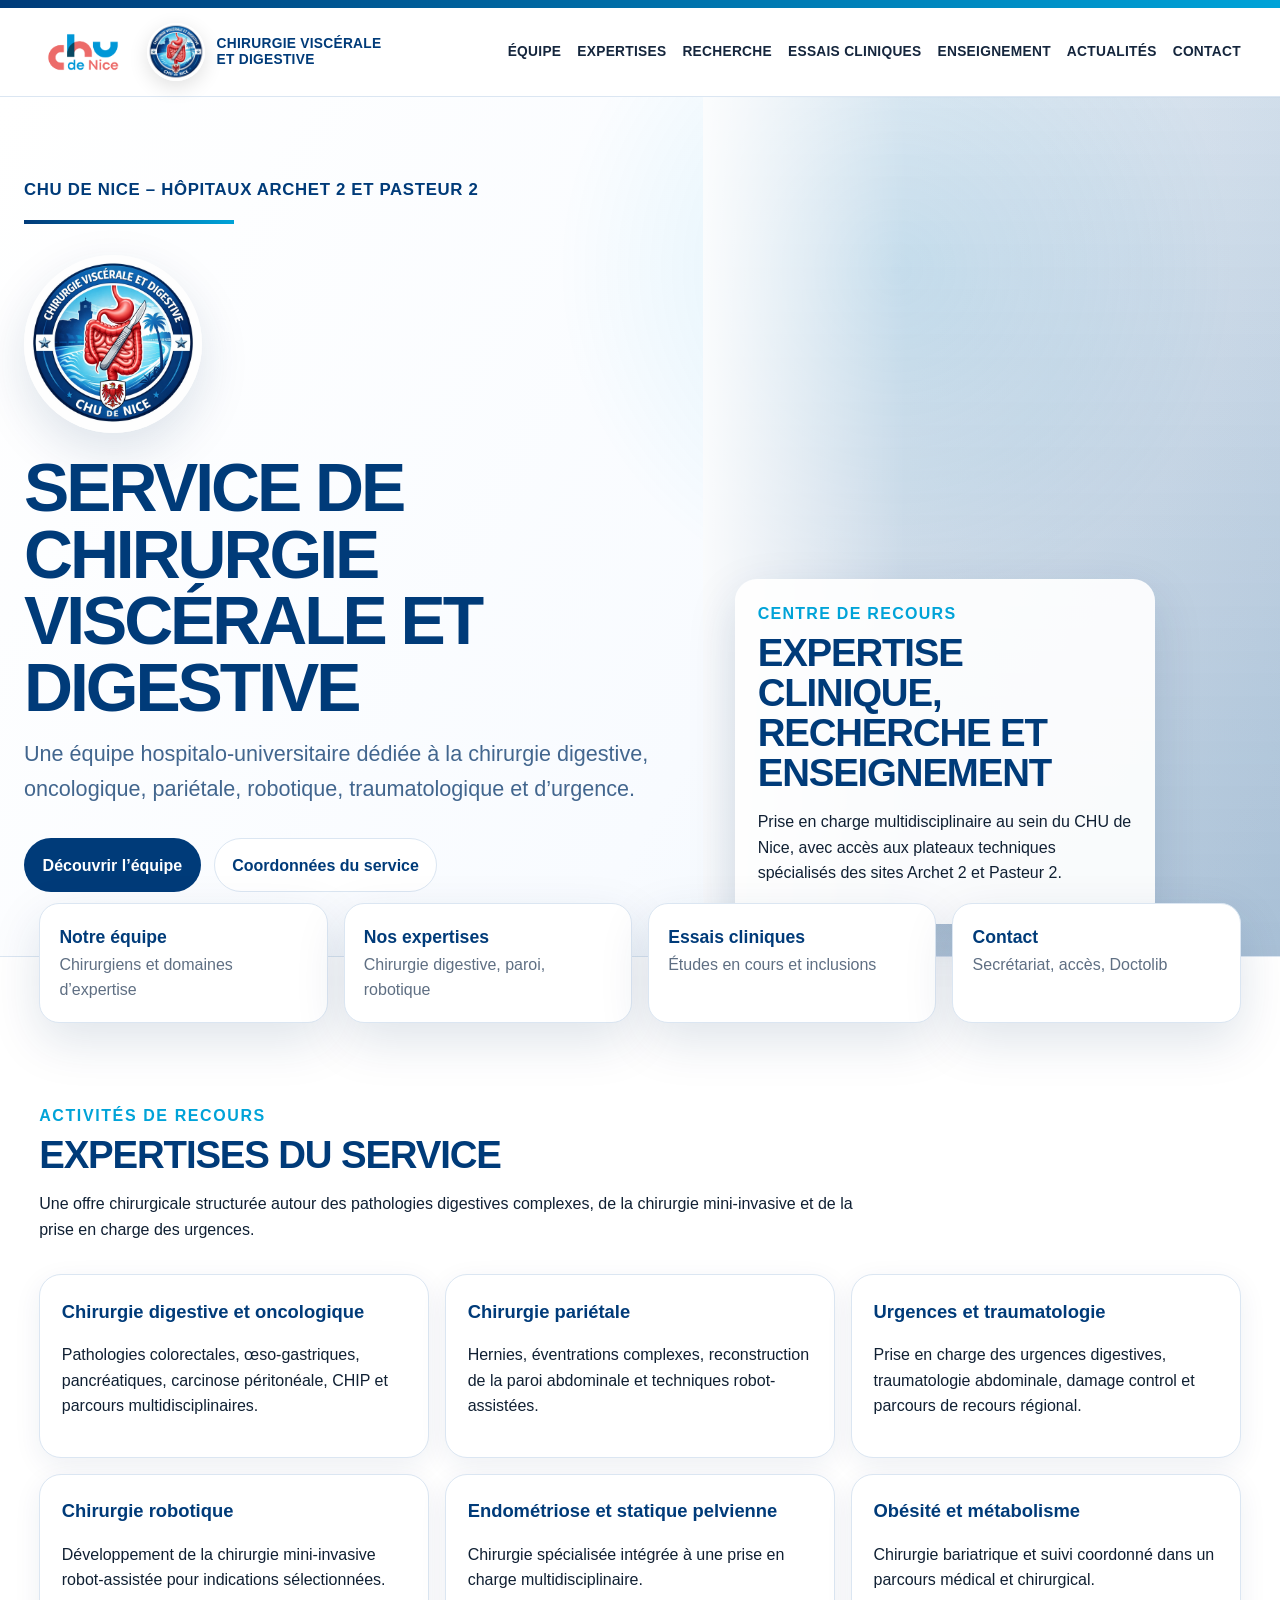
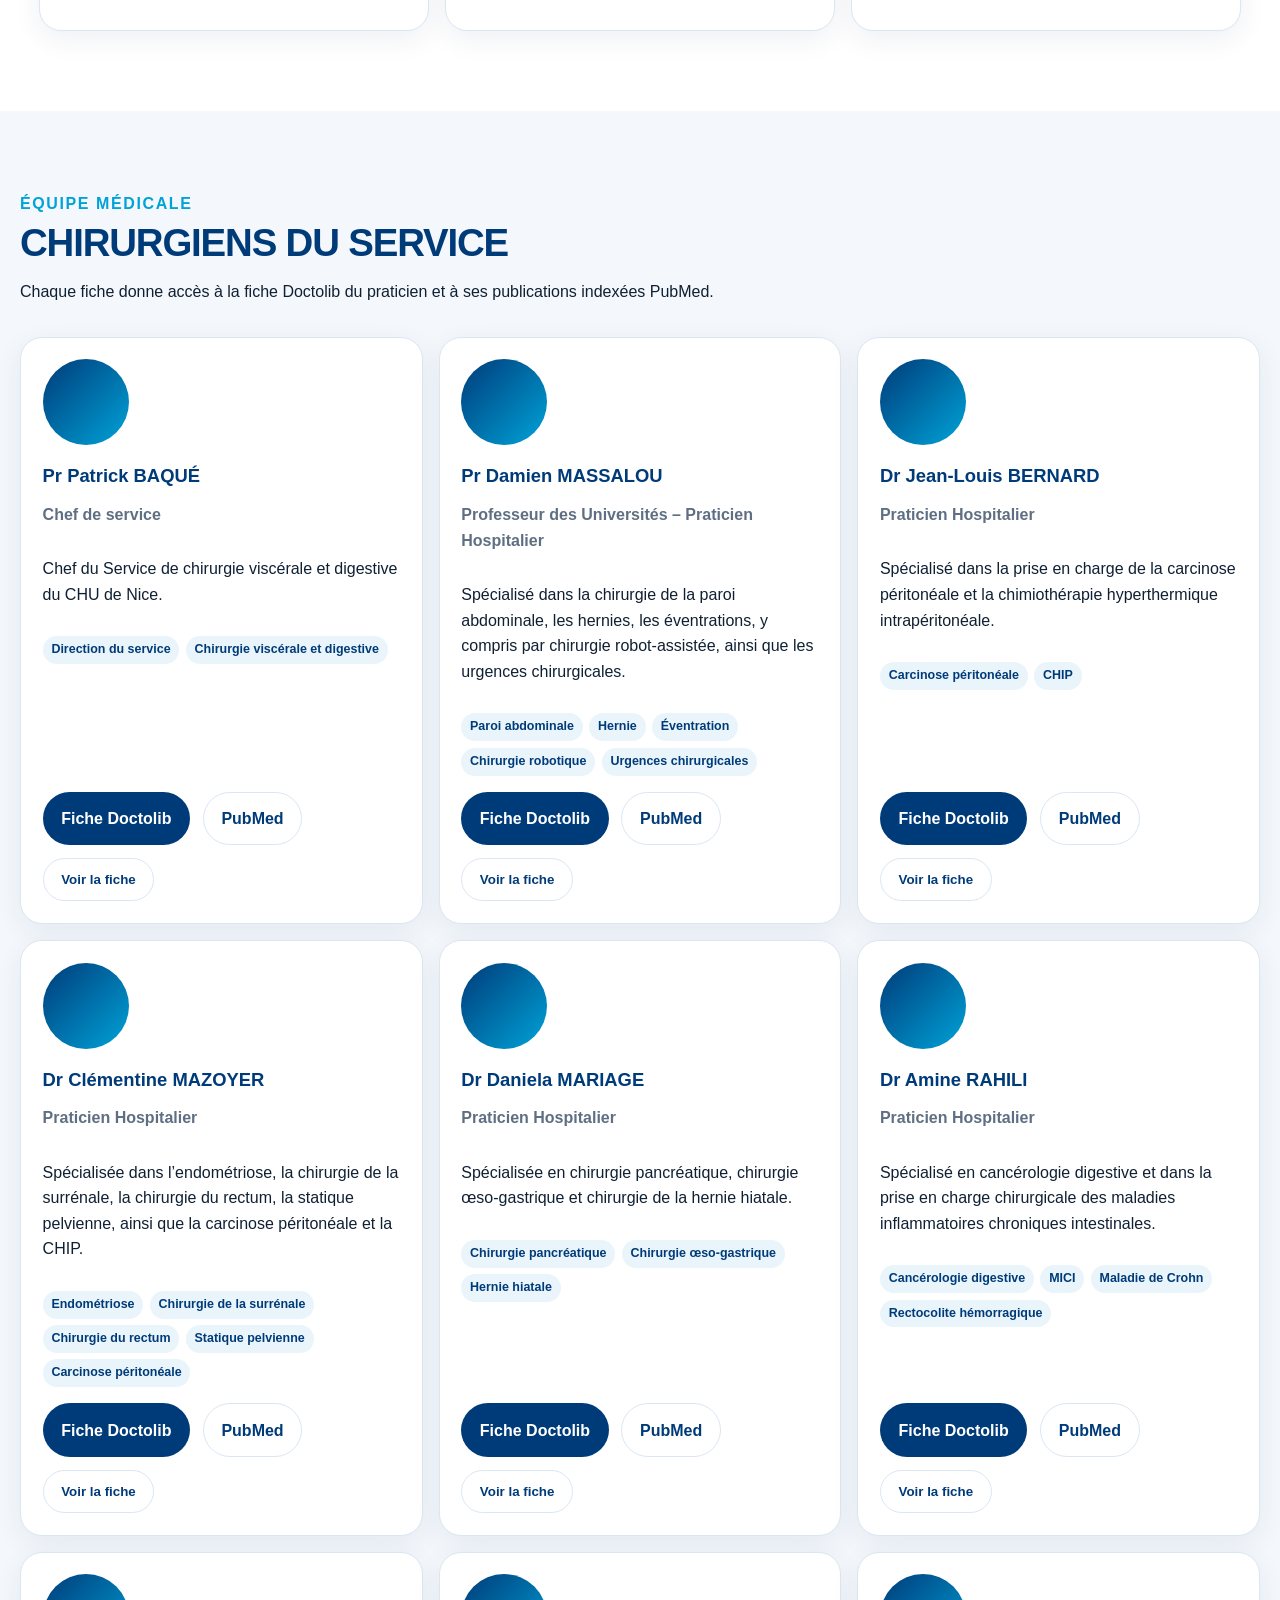
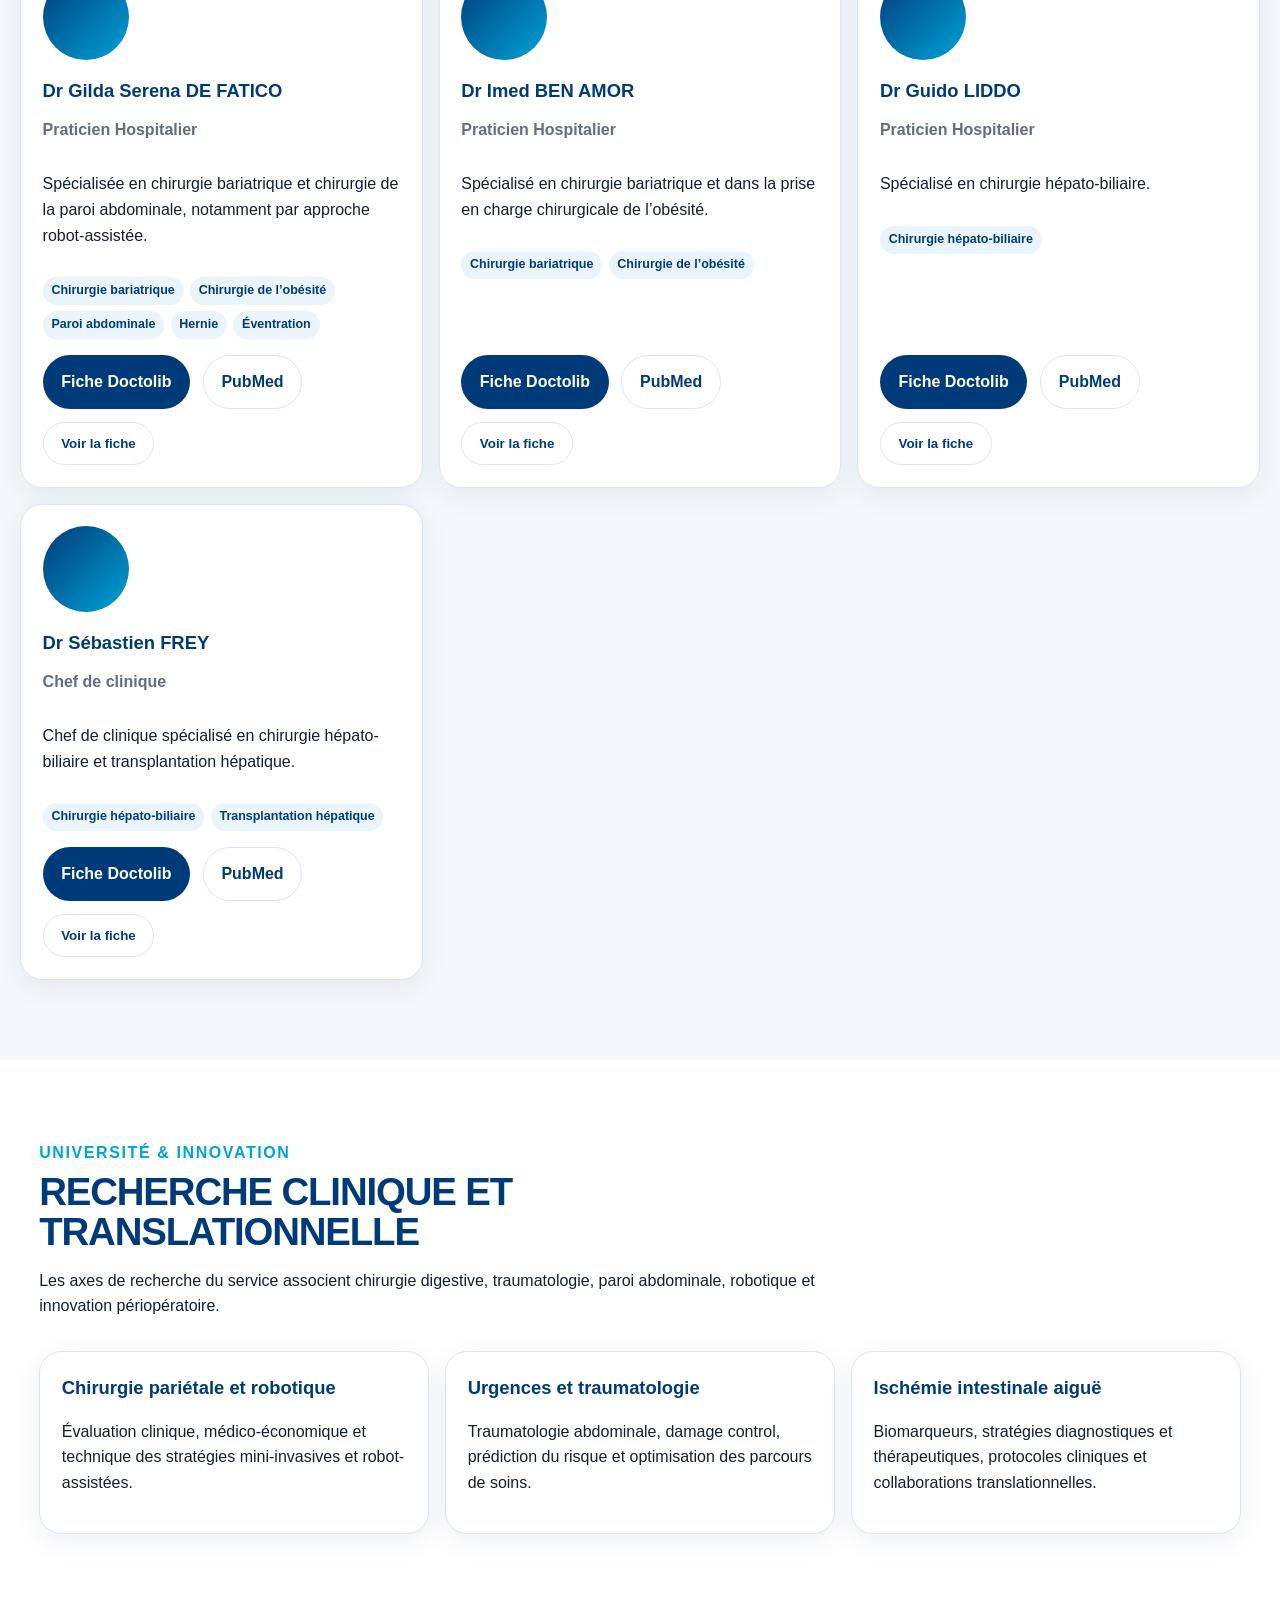
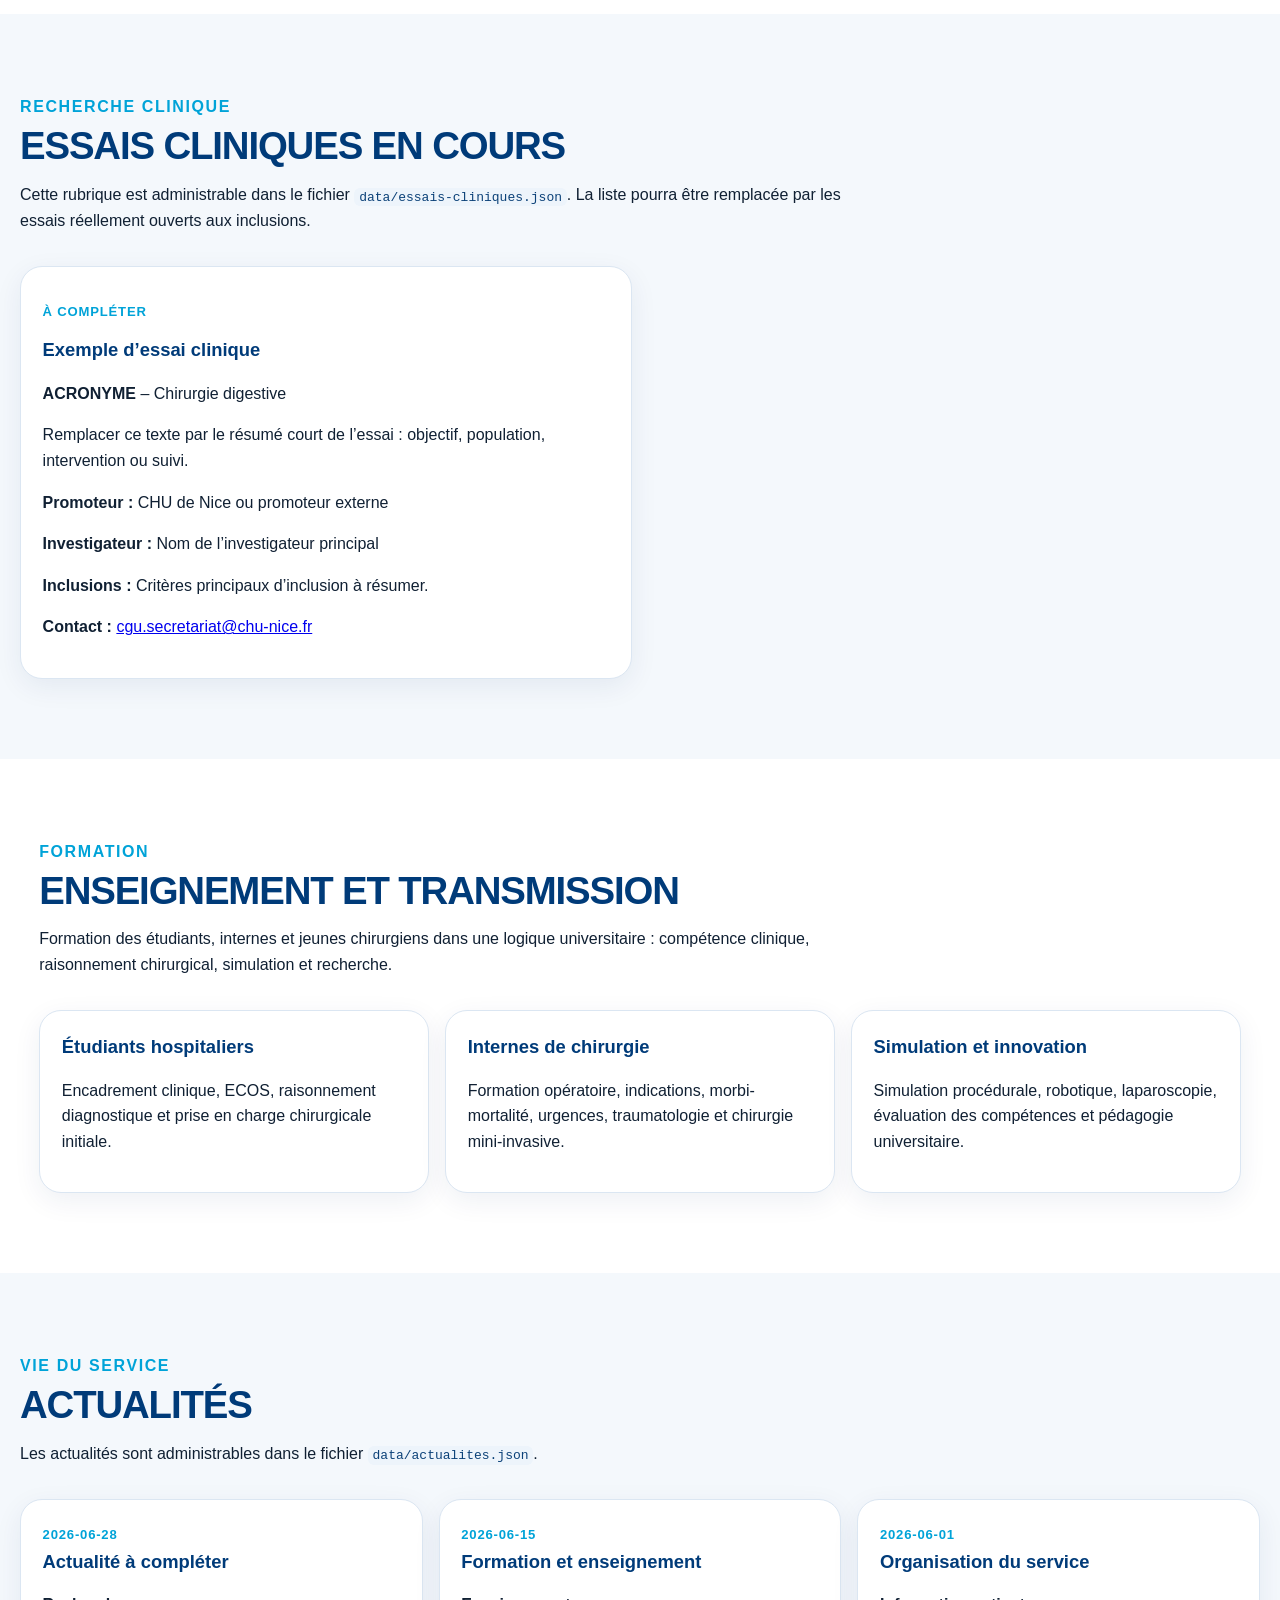
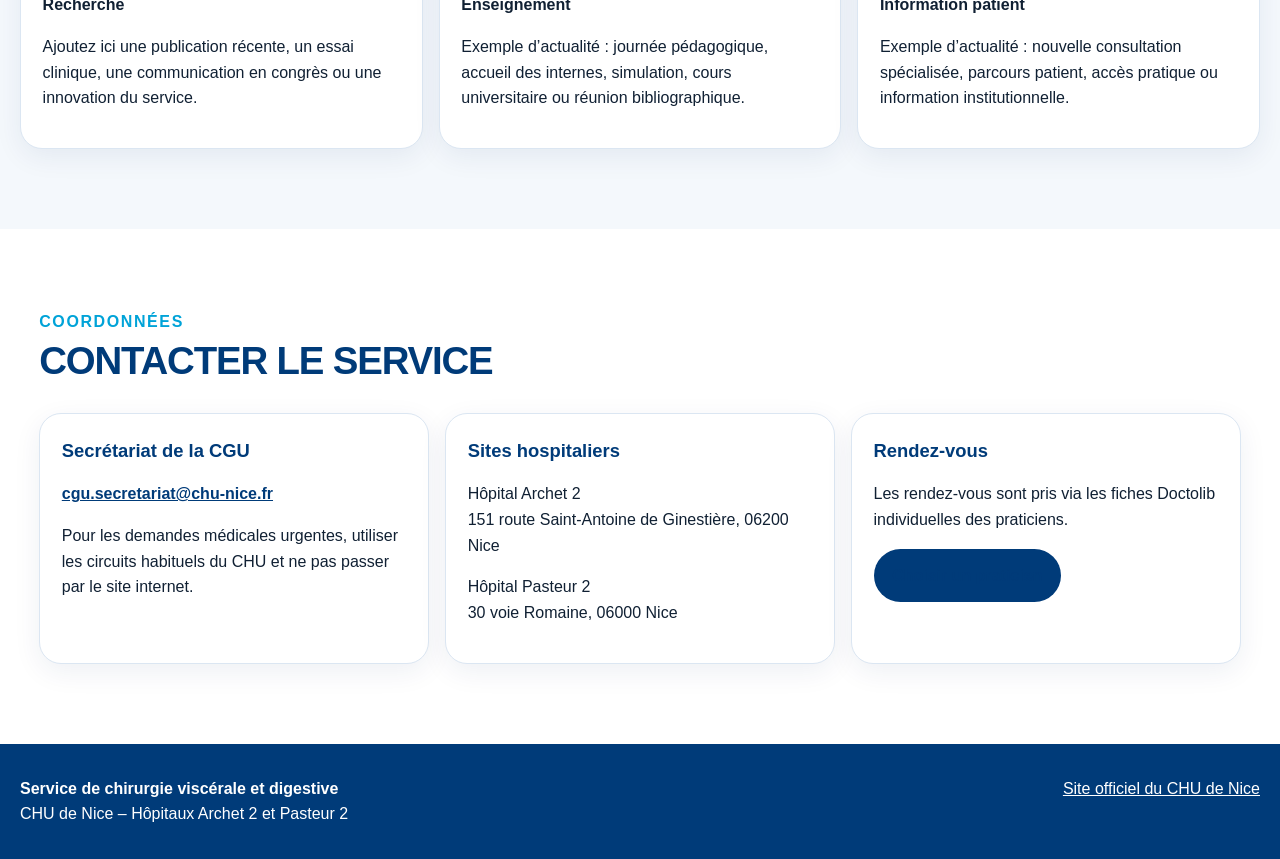
==== commit e4072da1: "Add files via upload" ====
--- a/index.html
+++ b/index.html
@@ -1,159 +1,177 @@
 <!doctype html>
 <html lang="fr">
 <head>
-  <meta charset="utf-8">
-  <meta name="viewport" content="width=device-width, initial-scale=1">
-  <title>Service de chirurgie viscérale et digestive | CHU de Nice</title>
-  <meta name="description" content="Service de chirurgie viscérale et digestive du CHU de Nice – Hôpitaux Archet 2 et Pasteur 2 : expertises, équipe, recherche, enseignement, actualités et rendez-vous.">
-  <meta property="og:title" content="Service de chirurgie viscérale et digestive du CHU de Nice">
-  <meta property="og:description" content="Expertises, équipe médicale, recherche, enseignement et rendez-vous.">
-  <meta property="og:type" content="website">
-  <link rel="preload" as="image" href="logo-service-chirurgie-digestive.jpg">
-  <link rel="stylesheet" href="styles.css">
+  <meta charset="utf-8" />
+  <meta name="viewport" content="width=device-width, initial-scale=1" />
+  <title>Service de chirurgie viscérale et digestive – CHU de Nice</title>
+  <meta name="description" content="Service de chirurgie viscérale et digestive du CHU de Nice – Hôpitaux Archet 2 et Pasteur 2 : équipe, expertises, recherche, enseignement et essais cliniques." />
+  <meta name="theme-color" content="#003b79" />
+  <meta property="og:title" content="Service de chirurgie viscérale et digestive – CHU de Nice" />
+  <meta property="og:description" content="Centre hospitalo-universitaire de recours en chirurgie digestive, pariétale, robotique, oncologique, traumatologique et d’urgence." />
+  <meta property="og:type" content="website" />
+  <link rel="icon" href="assets/logos/logo-service-chirurgie-digestive.jpg" />
+  <link rel="stylesheet" href="styles.css" />
 </head>
 <body>
-  <header class="topbar" id="top">
-    <a class="brand" href="#top" aria-label="Accueil">
-      <img class="brand-logo" src="logo-service-chirurgie-digestive.jpg" alt="Logo du service de chirurgie viscérale et digestive">
-      <span><strong>Chirurgie viscérale et digestive</strong><small>Service hospitalo-universitaire</small></span>
-    </a>
-    <button class="menu-toggle" data-menu-toggle aria-label="Ouvrir le menu">☰</button>
-    <nav class="main-nav" data-main-nav>
-      <a href="#expertises">Expertises</a>
-      <a href="#equipe">Équipe</a>
-      <a href="#recherche">Recherche</a>
-      <a href="#enseignement">Enseignement</a>
-      <a href="#actualites">Actualités</a>
-      <a href="#contact">Contacts</a>
+  <a class="skip-link" href="#contenu">Aller au contenu</a>
+
+  <header class="site-header" id="top">
+    <div class="top-line"></div>
+    <nav class="navbar" aria-label="Navigation principale">
+      <a class="chu-brand" href="https://www.chu-nice.fr" target="_blank" rel="noopener" aria-label="Site officiel du CHU de Nice">
+        <img src="assets/logos/logo-chu-nice.png" alt="CHU de Nice" />
+      </a>
+      <a class="service-brand" href="#accueil" aria-label="Accueil du service">
+        <img src="assets/logos/logo-service-chirurgie-digestive.jpg" alt="Logo du Service de chirurgie viscérale et digestive" />
+        <span>Chirurgie viscérale<br />et digestive</span>
+      </a>
+      <button class="menu-toggle" type="button" aria-controls="menu" aria-expanded="false">Menu</button>
+      <div class="menu" id="menu">
+        <a href="#equipe">Équipe</a>
+        <a href="#expertises">Expertises</a>
+        <a href="#recherche">Recherche</a>
+        <a href="#essais">Essais cliniques</a>
+        <a href="#enseignement">Enseignement</a>
+        <a href="#actualites">Actualités</a>
+        <a href="#contact">Contact</a>
+      </div>
     </nav>
   </header>
 
-  <main>
-    <section class="hero">
-      <div class="hero-text">
-        <img class="hero-logo" src="logo-service-chirurgie-digestive.jpg" alt="Logo du service">
+  <main id="contenu">
+    <section class="hero" id="accueil">
+      <div class="hero-content">
         <p class="kicker">CHU de Nice – Hôpitaux Archet 2 et Pasteur 2</p>
+        <img class="hero-logo" src="assets/logos/logo-service-chirurgie-digestive.jpg" alt="Logo du service" />
         <h1>Service de chirurgie viscérale et digestive</h1>
-        <p class="lead">Une équipe hospitalo-universitaire dédiée aux pathologies digestives, abdominales et endocriniennes, avec une activité de recours, de recherche clinique et d’enseignement.</p>
+        <p class="lead">Une équipe hospitalo-universitaire dédiée à la chirurgie digestive, oncologique, pariétale, robotique, traumatologique et d’urgence.</p>
         <div class="hero-actions">
-          <a class="button primary" href="#equipe">Choisir un chirurgien</a>
-          <a class="button" href="#expertises">Explorer les expertises</a>
-          <a class="button" href="#actualites">Actualités du service</a>
+          <a class="btn btn-primary" href="#equipe">Découvrir l’équipe</a>
+          <a class="btn btn-secondary" href="#contact">Coordonnées du service</a>
         </div>
       </div>
-      <figure class="hero-photo">
-        <img src="equipe-service.jpg" alt="Équipe du service de chirurgie viscérale et digestive du CHU de Nice" onerror="this.style.display='none'; this.parentElement.classList.add('missing-image')">
-        <figcaption>Équipe de chirurgie viscérale et digestive</figcaption>
-      </figure>
-    </section>
-
-    <section class="quick-links" aria-label="Accès rapides">
-      <a href="#expertises"><span>01</span> Orienter par expertise</a>
-      <a href="#equipe"><span>02</span> Choisir un chirurgien</a>
-      <a href="#contact"><span>03</span> Contacter une unité</a>
-      <a href="#actualites"><span>04</span> Suivre les actualités</a>
-    </section>
-
-    <section id="expertises" class="section">
-      <div class="section-heading">
-        <p class="eyebrow">Domaines de prise en charge</p>
-        <h2>Expertises du service</h2>
-        <p>Chaque domaine renvoie vers les chirurgiens référents. Les textes peuvent être enrichis ensuite avec brochures, protocoles et parcours patients.</p>
-      </div>
-      <div class="cards expertise-grid" data-expertises></div>
-    </section>
-
-    <section id="equipe" class="section soft">
-      <div class="section-heading">
-        <p class="eyebrow">Équipe médicale</p>
-        <h2>Chirurgiens du service</h2>
-        <p>Chaque fiche comporte les expertises, le lien Doctolib et une entrée PubMed dédiée au praticien.</p>
-      </div>
-      <div class="filters" role="list" aria-label="Filtrer les chirurgiens">
-        <button class="active" data-filter="all">Tous</button>
-        <button data-filter="professeur">Professeurs</button>
-        <button data-filter="ph">Praticiens hospitaliers</button>
-        <button data-filter="cca">Chefs de clinique</button>
-      </div>
-      <div class="surgeon-grid" data-surgeons></div>
-    </section>
-
-    <section id="recherche" class="section two-col">
-      <div>
-        <p class="eyebrow">Recherche et publications</p>
-        <h2>Une dynamique universitaire au service des patients</h2>
-        <p>Le service participe à la recherche clinique, à la valorisation scientifique et au développement de parcours innovants dans les principales spécialités de chirurgie digestive.</p>
-      </div>
-      <div class="panel">
-        <h3>Publications PubMed</h3>
-        <p>Les fiches individuelles intègrent un accès PubMed ciblé par chirurgien. Vous pouvez aussi ajouter manuellement, dans <code>data/chirurgiens.json</code>, une sélection de publications mises en avant.</p>
-        <a class="text-link" href="#equipe">Voir les fiches chirurgiens</a>
+      <div class="hero-panel" aria-label="Image institutionnelle du service">
+        <div class="panel-card">
+          <p class="panel-label">Centre de recours</p>
+          <h2>Expertise clinique, recherche et enseignement</h2>
+          <p>Prise en charge multidisciplinaire au sein du CHU de Nice, avec accès aux plateaux techniques spécialisés des sites Archet 2 et Pasteur 2.</p>
+        </div>
       </div>
     </section>
 
-    <section id="enseignement" class="section soft two-col">
-      <div>
-        <p class="eyebrow">Enseignement</p>
-        <h2>Former les chirurgiens de demain</h2>
-        <p>Le service assure une mission d’enseignement auprès des étudiants hospitaliers, internes, assistants et chefs de clinique. La formation associe compagnonnage opératoire, réunions de concertation, enseignements universitaires, simulation et discussion bibliographique.</p>
+    <section class="quick-grid" aria-label="Accès rapides">
+      <a href="#equipe"><strong>Notre équipe</strong><span>Chirurgiens et domaines d’expertise</span></a>
+      <a href="#expertises"><strong>Nos expertises</strong><span>Chirurgie digestive, paroi, robotique</span></a>
+      <a href="#essais"><strong>Essais cliniques</strong><span>Études en cours et inclusions</span></a>
+      <a href="#contact"><strong>Contact</strong><span>Secrétariat, accès, Doctolib</span></a>
+    </section>
+
+    <section class="section" id="expertises">
+      <div class="section-head">
+        <p class="eyebrow">Activités de recours</p>
+        <h2>Expertises du service</h2>
+        <p>Une offre chirurgicale structurée autour des pathologies digestives complexes, de la chirurgie mini-invasive et de la prise en charge des urgences.</p>
       </div>
-      <div class="panel checklist">
-        <h3>Axes pédagogiques</h3>
-        <ul>
-          <li>Formation clinique et opératoire</li>
-          <li>Simulation et compétences techniques</li>
-          <li>Recherche clinique et bibliographie</li>
-          <li>Encadrement universitaire</li>
-        </ul>
+      <div class="cards three">
+        <article class="card"><h3>Chirurgie digestive et oncologique</h3><p>Pathologies colorectales, œso-gastriques, pancréatiques, carcinose péritonéale, CHIP et parcours multidisciplinaires.</p></article>
+        <article class="card"><h3>Chirurgie pariétale</h3><p>Hernies, éventrations complexes, reconstruction de la paroi abdominale et techniques robot-assistées.</p></article>
+        <article class="card"><h3>Urgences et traumatologie</h3><p>Prise en charge des urgences digestives, traumatologie abdominale, damage control et parcours de recours régional.</p></article>
+        <article class="card"><h3>Chirurgie robotique</h3><p>Développement de la chirurgie mini-invasive robot-assistée pour indications sélectionnées.</p></article>
+        <article class="card"><h3>Endométriose et statique pelvienne</h3><p>Chirurgie spécialisée intégrée à une prise en charge multidisciplinaire.</p></article>
+        <article class="card"><h3>Obésité et métabolisme</h3><p>Chirurgie bariatrique et suivi coordonné dans un parcours médical et chirurgical.</p></article>
       </div>
     </section>
 
-    <section id="actualites" class="section">
-      <div class="section-heading">
-        <p class="eyebrow">Fil d’actualités</p>
-        <h2>Publications et informations du service</h2>
-        <p>Cette rubrique est administrable simplement en modifiant le fichier <code>data/actualites.json</code>.</p>
+    <section class="section soft" id="equipe">
+      <div class="section-head">
+        <p class="eyebrow">Équipe médicale</p>
+        <h2>Chirurgiens du service</h2>
+        <p>Chaque fiche donne accès à la fiche Doctolib du praticien et à ses publications indexées PubMed.</p>
       </div>
-      <div class="news-grid" data-news></div>
+      <div id="team-grid" class="team-grid"></div>
     </section>
 
-    <section id="contact" class="section contact-section">
-      <div class="section-heading">
-        <p class="eyebrow">Patients et visiteurs</p>
-        <h2>Hospitalisation et contacts</h2>
+    <section class="section" id="recherche">
+      <div class="section-head">
+        <p class="eyebrow">Université & innovation</p>
+        <h2>Recherche clinique et translationnelle</h2>
+        <p>Les axes de recherche du service associent chirurgie digestive, traumatologie, paroi abdominale, robotique et innovation périopératoire.</p>
+      </div>
+      <div class="feature-row">
+        <article><h3>Chirurgie pariétale et robotique</h3><p>Évaluation clinique, médico-économique et technique des stratégies mini-invasives et robot-assistées.</p></article>
+        <article><h3>Urgences et traumatologie</h3><p>Traumatologie abdominale, damage control, prédiction du risque et optimisation des parcours de soins.</p></article>
+        <article><h3>Ischémie intestinale aiguë</h3><p>Biomarqueurs, stratégies diagnostiques et thérapeutiques, protocoles cliniques et collaborations translationnelles.</p></article>
+      </div>
+    </section>
+
+    <section class="section soft" id="essais">
+      <div class="section-head">
+        <p class="eyebrow">Recherche clinique</p>
+        <h2>Essais cliniques en cours</h2>
+        <p>Cette rubrique est administrable dans le fichier <code>data/essais-cliniques.json</code>. La liste pourra être remplacée par les essais réellement ouverts aux inclusions.</p>
+      </div>
+      <div id="trial-grid" class="cards two"></div>
+    </section>
+
+    <section class="section" id="enseignement">
+      <div class="section-head">
+        <p class="eyebrow">Formation</p>
+        <h2>Enseignement et transmission</h2>
+        <p>Formation des étudiants, internes et jeunes chirurgiens dans une logique universitaire : compétence clinique, raisonnement chirurgical, simulation et recherche.</p>
+      </div>
+      <div class="cards three">
+        <article class="card"><h3>Étudiants hospitaliers</h3><p>Encadrement clinique, ECOS, raisonnement diagnostique et prise en charge chirurgicale initiale.</p></article>
+        <article class="card"><h3>Internes de chirurgie</h3><p>Formation opératoire, indications, morbi-mortalité, urgences, traumatologie et chirurgie mini-invasive.</p></article>
+        <article class="card"><h3>Simulation et innovation</h3><p>Simulation procédurale, robotique, laparoscopie, évaluation des compétences et pédagogie universitaire.</p></article>
+      </div>
+    </section>
+
+    <section class="section soft" id="actualites">
+      <div class="section-head">
+        <p class="eyebrow">Vie du service</p>
+        <h2>Actualités</h2>
+        <p>Les actualités sont administrables dans le fichier <code>data/actualites.json</code>.</p>
+      </div>
+      <div id="news-grid" class="news-grid"></div>
+    </section>
+
+    <section class="section contact" id="contact">
+      <div class="section-head">
+        <p class="eyebrow">Coordonnées</p>
+        <h2>Contacter le service</h2>
       </div>
       <div class="contact-grid">
         <article class="contact-card">
-          <h3>Hôpital Archet 2</h3>
-          <p>151 route St Antoine de Ginestière<br>CS 23079 · 06200 Nice</p>
-          <dl>
-            <dt>Aile A3</dt><dd>Secrétariat : 04 92 03 63 36 · 04 92 03 60 38<br>Email : sec-chirA3@chu-nice.fr</dd>
-            <dt>Aile D3</dt><dd>Secrétariat : 04 92 03 63 37 · 04 92 03 60 41<br>Email : sec-chirD3@chu-nice.fr</dd>
-            <dt>Chirurgie ambulatoire A3</dt><dd>Secrétariat : 04 92 03 93 91<br>Email : uca-archet@chu-nice.fr</dd>
-          </dl>
+          <h3>Secrétariat de la CGU</h3>
+          <p><a href="mailto:cgu.secretariat@chu-nice.fr">cgu.secretariat@chu-nice.fr</a></p>
+          <p>Pour les demandes médicales urgentes, utiliser les circuits habituels du CHU et ne pas passer par le site internet.</p>
         </article>
         <article class="contact-card">
-          <h3>Hôpital Pasteur 2</h3>
-          <p>30 avenue de la Voie Romaine<br>CS 51069 · 06001 Nice</p>
-          <dl>
-            <dt>Chirurgie générale d’urgence</dt><dd>Niveau 3</dd>
-            <dt>Secrétariat</dt><dd>04 92 03 33 88</dd>
-            <dt>Activité</dt><dd>Prise en charge des pathologies chirurgicales de moins de 48 h suivant un passage aux urgences.</dd>
-          </dl>
+          <h3>Sites hospitaliers</h3>
+          <p>Hôpital Archet 2<br />151 route Saint-Antoine de Ginestière, 06200 Nice</p>
+          <p>Hôpital Pasteur 2<br />30 voie Romaine, 06000 Nice</p>
+        </article>
+        <article class="contact-card">
+          <h3>Rendez-vous</h3>
+          <p>Les rendez-vous sont pris via les fiches Doctolib individuelles des praticiens.</p>
+          <a class="btn btn-primary" href="#equipe">Choisir un praticien</a>
         </article>
       </div>
     </section>
   </main>
 
-  <dialog class="profile-modal" data-modal>
-    <button class="modal-close" data-close aria-label="Fermer">×</button>
-    <div data-modal-content></div>
+  <footer class="site-footer">
+    <div>
+      <strong>Service de chirurgie viscérale et digestive</strong><br />CHU de Nice – Hôpitaux Archet 2 et Pasteur 2
+    </div>
+    <div><a href="https://www.chu-nice.fr" target="_blank" rel="noopener">Site officiel du CHU de Nice</a></div>
+  </footer>
+
+  <dialog id="profile-dialog" class="profile-dialog">
+    <button class="dialog-close" type="button" aria-label="Fermer">×</button>
+    <div id="profile-content"></div>
   </dialog>
 
-  <footer class="site-footer">
-    <p>Service de chirurgie viscérale et digestive du CHU de Nice</p>
-    <div><a href="https://www.chu-nice.fr/" target="_blank" rel="noopener">Site du CHU de Nice</a><a href="#top">Retour en haut</a></div>
-  </footer>
   <script src="script.js"></script>
 </body>
 </html>
--- a/styles.css
+++ b/styles.css
@@ -1 +1,13 @@
-:root{--blue:#0d3b66;--blue2:#145a8d;--cyan:#0f7b8f;--ink:#182230;--muted:#667085;--line:#d9e2ec;--soft:#f4f8fb;--white:#fff;--shadow:0 20px 45px rgba(13,59,102,.12);--radius:22px}*{box-sizing:border-box}html{scroll-behavior:smooth}body{margin:0;font-family:Inter,Segoe UI,Roboto,Arial,sans-serif;color:var(--ink);background:#fff;line-height:1.6}a{color:inherit;text-decoration:none}img{max-width:100%;display:block}.topbar{position:sticky;top:0;z-index:50;display:flex;align-items:center;justify-content:space-between;gap:24px;padding:14px clamp(18px,4vw,54px);background:rgba(255,255,255,.96);backdrop-filter:blur(12px);border-bottom:1px solid var(--line)}.brand{display:flex;align-items:center;gap:14px;min-width:260px}.brand-logo{width:96px;height:54px;object-fit:contain;background:#fff;border-radius:10px}.brand strong{display:block;font-size:1rem;color:var(--blue);line-height:1.15}.brand small{display:block;color:var(--muted);font-size:.78rem}.main-nav{display:flex;align-items:center;gap:22px;font-weight:650;font-size:.95rem}.main-nav a{color:#26384d}.main-nav a:hover{color:var(--cyan)}.menu-toggle{display:none;border:0;background:var(--blue);color:#fff;border-radius:10px;padding:8px 12px;font-size:1.2rem}.hero{display:grid;grid-template-columns:minmax(0,1.05fr) minmax(320px,.95fr);gap:36px;align-items:center;padding:clamp(34px,6vw,76px) clamp(18px,5vw,70px);background:linear-gradient(135deg,#f8fbfd 0%,#edf6f9 55%,#fff 100%)}.hero-logo{width:min(280px,64vw);height:auto;object-fit:contain;margin:0 0 22px;padding:12px;background:#fff;border-radius:18px;box-shadow:0 14px 28px rgba(13,59,102,.10)}.kicker,.eyebrow{margin:0 0 10px;color:var(--cyan);text-transform:uppercase;letter-spacing:.11em;font-size:.83rem;font-weight:800}.hero h1{margin:0;font-size:clamp(2.35rem,5vw,5.2rem);line-height:.98;letter-spacing:-.05em;color:var(--blue)}.lead{font-size:clamp(1.05rem,1.8vw,1.3rem);color:#344054;max-width:760px;margin:24px 0}.hero-actions{display:flex;flex-wrap:wrap;gap:12px}.button{display:inline-flex;align-items:center;justify-content:center;border:1px solid #b7cad8;color:var(--blue);padding:12px 18px;border-radius:999px;font-weight:800;background:#fff}.button.primary{background:var(--blue);color:#fff;border-color:var(--blue)}.button:hover{transform:translateY(-1px);box-shadow:0 10px 24px rgba(13,59,102,.14)}.hero-photo{margin:0;background:#fff;border-radius:var(--radius);overflow:hidden;box-shadow:var(--shadow);border:1px solid rgba(13,59,102,.08)}.hero-photo img{width:100%;height:440px;object-fit:cover}.hero-photo figcaption{padding:14px 18px;font-weight:800;color:var(--blue)}.hero-photo.missing-image{min-height:360px;background:linear-gradient(135deg,#dceaf3,#fff);display:flex;align-items:end}.quick-links{display:grid;grid-template-columns:repeat(4,1fr);margin:-28px clamp(18px,5vw,70px) 0;position:relative;z-index:3;gap:12px}.quick-links a{background:#fff;border:1px solid var(--line);border-radius:18px;padding:18px;box-shadow:0 10px 30px rgba(13,59,102,.08);font-weight:800;color:#24364b}.quick-links span{display:block;color:var(--cyan);font-size:.82rem;margin-bottom:4px}.section{padding:70px clamp(18px,5vw,70px)}.section.soft{background:var(--soft)}.section-heading{max-width:880px;margin-bottom:32px}.section h2{font-size:clamp(2rem,3vw,3.4rem);line-height:1.05;letter-spacing:-.035em;color:var(--blue);margin:0 0 16px}.section h3{color:var(--blue);margin-top:0}.cards,.surgeon-grid,.news-grid,.contact-grid{display:grid;gap:18px}.expertise-grid{grid-template-columns:repeat(3,minmax(0,1fr))}.card,.surgeon-card,.news-card,.contact-card,.panel{background:#fff;border:1px solid var(--line);border-radius:20px;padding:22px;box-shadow:0 12px 30px rgba(13,59,102,.06)}.card p,.news-card p{color:var(--muted)}.chips{display:flex;flex-wrap:wrap;gap:8px;margin-top:18px}.chip{background:#eef8fb;color:#0d6070;border:1px solid #cdeaf0;border-radius:999px;padding:6px 10px;font-size:.82rem;font-weight:800}.filters{display:flex;flex-wrap:wrap;gap:10px;margin-bottom:24px}.filters button{border:1px solid var(--line);background:#fff;border-radius:999px;padding:10px 14px;font-weight:800;color:var(--blue);cursor:pointer}.filters button.active{background:var(--blue);color:#fff}.surgeon-grid{grid-template-columns:repeat(3,minmax(0,1fr))}.surgeon-card{display:flex;flex-direction:column;gap:14px}.avatar{width:78px;height:78px;border-radius:18px;background:linear-gradient(135deg,var(--blue),var(--cyan));color:#fff;display:flex;align-items:center;justify-content:center;font-weight:900;font-size:1.25rem;overflow:hidden}.avatar img{width:100%;height:100%;object-fit:cover}.surgeon-meta{color:var(--muted);font-weight:700}.surgeon-actions{display:flex;flex-wrap:wrap;gap:8px;margin-top:auto}.small-button{border:1px solid var(--line);border-radius:999px;padding:9px 12px;font-weight:850;font-size:.9rem;background:#fff;color:var(--blue);cursor:pointer}.small-button.primary{background:var(--blue);color:#fff;border-color:var(--blue)}.two-col{display:grid;grid-template-columns:1fr 1fr;gap:30px;align-items:start}.checklist ul{padding-left:20px}.news-grid{grid-template-columns:repeat(3,minmax(0,1fr))}.news-card time{display:inline-block;color:var(--cyan);font-weight:900;margin-bottom:8px}.contact-grid{grid-template-columns:repeat(2,minmax(0,1fr))}.contact-card dl{margin:0}.contact-card dt{font-weight:900;color:var(--blue);margin-top:16px}.contact-card dd{margin:3px 0 0;color:#344054}.profile-modal{width:min(980px,92vw);border:0;border-radius:24px;padding:0;box-shadow:0 30px 70px rgba(0,0,0,.28)}.profile-modal::backdrop{background:rgba(8,23,39,.62)}.modal-close{position:absolute;right:14px;top:14px;width:42px;height:42px;border-radius:50%;border:0;background:#fff;color:var(--blue);font-size:1.8rem;box-shadow:0 10px 24px rgba(0,0,0,.13);cursor:pointer}.modal-inner{padding:32px}.modal-head{display:flex;gap:22px;align-items:center;border-bottom:1px solid var(--line);padding-bottom:22px;margin-bottom:22px}.modal-inner h2{margin:0;color:var(--blue);font-size:2.2rem;line-height:1}.modal-grid{display:grid;grid-template-columns:1.05fr .95fr;gap:24px}.pub-list{padding-left:20px}.admin-note{background:#f8fbfd;border:1px dashed #b9cbd9;border-radius:14px;padding:12px;color:#475467}.site-footer{display:flex;justify-content:space-between;gap:20px;padding:30px clamp(18px,5vw,70px);background:#08233b;color:#fff}.site-footer a{margin-left:18px;color:#d8eff5}@media(max-width:980px){.hero,.two-col{grid-template-columns:1fr}.expertise-grid,.surgeon-grid,.news-grid{grid-template-columns:repeat(2,minmax(0,1fr))}.quick-links{grid-template-columns:repeat(2,1fr)}}@media(max-width:720px){.topbar{align-items:flex-start}.brand{min-width:0}.brand-logo{width:78px;height:44px}.menu-toggle{display:block}.main-nav{display:none;position:absolute;left:18px;right:18px;top:78px;background:#fff;border:1px solid var(--line);border-radius:18px;box-shadow:var(--shadow);padding:14px;flex-direction:column;align-items:flex-start}.main-nav.open{display:flex}.hero{padding-top:30px}.hero-logo{width:180px}.quick-links,.expertise-grid,.surgeon-grid,.news-grid,.contact-grid,.modal-grid{grid-template-columns:1fr}.quick-links{margin-top:0}.hero-photo img{height:300px}.site-footer{display:block}.site-footer a{display:block;margin:10px 0 0}.modal-head{display:block}.modal-inner{padding:24px 18px}.profile-modal{width:96vw}}
+:root{
+  --chu-blue:#003b79;
+  --chu-blue-2:#005aa7;
+  --chu-cyan:#00a3d8;
+  --ink:#102033;
+  --muted:#5f6f83;
+  --line:#dbe6f2;
+  --soft:#f4f8fc;
+  --white:#ffffff;
+  --shadow:0 18px 50px rgba(0,45,95,.13);
+  --radius:22px;
+}
+*{box-sizing:border-box}html{scroll-behavior:smooth}body{margin:0;font-family:Arial,Helvetica,sans-serif;color:var(--ink);background:#fff;line-height:1.6}.skip-link{position:absolute;left:-999px;top:auto}.skip-link:focus{left:1rem;top:1rem;background:#fff;padding:.8rem 1rem;z-index:1000}.top-line{height:8px;background:linear-gradient(90deg,var(--chu-blue),var(--chu-cyan))}.site-header{position:sticky;top:0;background:rgba(255,255,255,.96);backdrop-filter:blur(12px);z-index:100;border-bottom:1px solid var(--line)}.navbar{max-width:1240px;margin:auto;min-height:88px;display:flex;align-items:center;gap:1.2rem;padding:0 1.2rem}.chu-brand img{height:54px;width:auto;display:block}.service-brand{display:flex;align-items:center;gap:.75rem;text-decoration:none;color:var(--chu-blue);font-weight:800;text-transform:uppercase;letter-spacing:.02em;font-size:.86rem;line-height:1.15;margin-right:auto}.service-brand img{height:58px;width:58px;object-fit:contain;border-radius:50%;box-shadow:0 6px 20px rgba(0,0,0,.12)}.menu{display:flex;align-items:center;gap:1rem}.menu a{color:#15263d;text-decoration:none;font-weight:700;font-size:.86rem;text-transform:uppercase;letter-spacing:.02em}.menu a:hover{color:var(--chu-blue-2)}.menu-toggle{display:none;border:1px solid var(--line);background:#fff;border-radius:999px;padding:.55rem .85rem;font-weight:700;color:var(--chu-blue)}.hero{min-height:650px;display:grid;grid-template-columns:minmax(0,1fr) minmax(360px,.82fr);align-items:stretch;background:radial-gradient(circle at 70% 20%,rgba(0,163,216,.12),transparent 30%),linear-gradient(120deg,#fff 0%,#f8fbff 60%,#edf6fc 100%);border-bottom:1px solid var(--line)}.hero-content{padding:5rem max(1.5rem,calc((100vw - 1240px)/2)) 4rem;display:flex;flex-direction:column;justify-content:center}.kicker{color:var(--chu-blue);font-weight:900;text-transform:uppercase;letter-spacing:.04em;margin:0 0 .75rem;font-size:1.05rem}.kicker:after{content:"";display:block;width:210px;height:4px;background:linear-gradient(90deg,var(--chu-blue),var(--chu-cyan));margin-top:1rem}.hero-logo{width:178px;height:178px;object-fit:contain;border-radius:50%;background:#fff;margin:1.2rem 0;box-shadow:var(--shadow)}h1{font-family:Arial Black,Arial,Helvetica,sans-serif;color:var(--chu-blue);font-size:clamp(2.5rem,5.3vw,5.5rem);line-height:.98;margin:.2rem 0 1rem;text-transform:uppercase;letter-spacing:-.045em}h2{font-family:Arial Black,Arial,Helvetica,sans-serif;color:var(--chu-blue);font-size:clamp(1.9rem,3vw,3.2rem);line-height:1.04;margin:0 0 1rem;text-transform:uppercase;letter-spacing:-.03em}h3{color:var(--chu-blue);margin:0 0 .6rem;font-size:1.15rem}.lead{font-size:1.35rem;color:#42668e;max-width:760px;margin:0 0 2rem}.hero-actions,.card-actions{display:flex;gap:.8rem;flex-wrap:wrap}.btn{display:inline-flex;align-items:center;justify-content:center;border-radius:999px;text-decoration:none;font-weight:800;padding:.82rem 1.1rem;border:1px solid transparent}.btn-primary{background:var(--chu-blue);color:#fff}.btn-primary:hover{background:#002e60}.btn-secondary{background:#fff;color:var(--chu-blue);border-color:var(--line)}.hero-panel{position:relative;display:flex;align-items:flex-end;padding:2rem;background:linear-gradient(rgba(0,59,121,.1),rgba(0,59,121,.25)),url('assets/photos/equipe-service.jpg');background-size:cover;background-position:center}.hero-panel:before{content:"";position:absolute;inset:0;background:linear-gradient(90deg,rgba(255,255,255,.9),rgba(255,255,255,.1) 35%,rgba(0,59,121,.05))}.panel-card{position:relative;background:rgba(255,255,255,.92);padding:1.4rem;border-radius:var(--radius);box-shadow:var(--shadow);max-width:420px}.panel-label{margin:0 0 .4rem;text-transform:uppercase;color:var(--chu-cyan);font-weight:900;letter-spacing:.08em}.quick-grid{max-width:1240px;margin:-54px auto 0;position:relative;z-index:5;display:grid;grid-template-columns:repeat(4,1fr);gap:1rem;padding:0 1.2rem}.quick-grid a{background:#fff;border:1px solid var(--line);border-radius:20px;box-shadow:var(--shadow);padding:1.2rem;text-decoration:none;color:var(--ink)}.quick-grid strong{display:block;color:var(--chu-blue);font-size:1.1rem}.quick-grid span{color:var(--muted)}.section{max-width:1240px;margin:0 auto;padding:5rem 1.2rem}.section.soft{max-width:none;background:var(--soft);padding-left:max(1.2rem,calc((100vw - 1240px)/2));padding-right:max(1.2rem,calc((100vw - 1240px)/2))}.section-head{max-width:850px;margin-bottom:2rem}.eyebrow{margin:0 0 .4rem;text-transform:uppercase;letter-spacing:.1em;color:var(--chu-cyan);font-weight:900}.cards{display:grid;gap:1rem}.cards.three{grid-template-columns:repeat(3,1fr)}.cards.two{grid-template-columns:repeat(2,1fr)}.card,.team-card,.contact-card,.news-card,.trial-card,.feature-row article{background:#fff;border:1px solid var(--line);border-radius:var(--radius);padding:1.35rem;box-shadow:0 8px 28px rgba(0,45,95,.07)}.feature-row{display:grid;grid-template-columns:repeat(3,1fr);gap:1rem}.team-grid{display:grid;grid-template-columns:repeat(3,1fr);gap:1rem}.team-card{display:flex;flex-direction:column;min-height:100%}.avatar{width:86px;height:86px;border-radius:50%;display:flex;align-items:center;justify-content:center;background:linear-gradient(135deg,var(--chu-blue),var(--chu-cyan));color:#fff;font-weight:900;font-size:1.2rem;margin-bottom:1rem;overflow:hidden}.avatar img{width:100%;height:100%;object-fit:cover}.role{margin:.1rem 0 .8rem;color:var(--muted);font-weight:700}.tags{display:flex;gap:.4rem;flex-wrap:wrap;margin:.8rem 0 1rem}.tag{font-size:.78rem;background:#eaf5fb;color:var(--chu-blue);padding:.25rem .55rem;border-radius:999px;font-weight:800}.card-actions{margin-top:auto}.news-grid{display:grid;grid-template-columns:repeat(3,1fr);gap:1rem}.news-card time,.trial-status{font-weight:900;color:var(--chu-cyan);text-transform:uppercase;font-size:.82rem;letter-spacing:.06em}.contact-grid{display:grid;grid-template-columns:repeat(3,1fr);gap:1rem}.contact a{color:var(--chu-blue);font-weight:800}.site-footer{background:var(--chu-blue);color:#fff;padding:2rem max(1.2rem,calc((100vw - 1240px)/2));display:flex;justify-content:space-between;gap:1rem}.site-footer a{color:#fff}.profile-dialog{border:0;border-radius:24px;max-width:860px;width:calc(100% - 2rem);box-shadow:0 24px 80px rgba(0,0,0,.3);padding:0}.profile-dialog::backdrop{background:rgba(0,20,45,.58)}.dialog-close{position:absolute;right:1rem;top:1rem;border:0;background:#fff;color:var(--chu-blue);font-size:2rem;line-height:1;border-radius:50%;width:42px;height:42px;box-shadow:0 8px 25px rgba(0,0,0,.15);cursor:pointer}.profile-inner{padding:2rem}.profile-top{display:flex;gap:1.2rem;align-items:center;margin-bottom:1rem}.profile-top .avatar{margin:0}.profile-sections{display:grid;grid-template-columns:1fr 1fr;gap:1rem;margin:1rem 0}.profile-sections div{background:var(--soft);border-radius:16px;padding:1rem}code{background:#edf4fb;color:#0b4178;border-radius:6px;padding:.1rem .3rem}@media (max-width:980px){.menu-toggle{display:block}.menu{display:none;position:absolute;left:1rem;right:1rem;top:96px;background:#fff;border:1px solid var(--line);border-radius:18px;padding:1rem;box-shadow:var(--shadow);flex-direction:column;align-items:flex-start}.menu.open{display:flex}.hero{grid-template-columns:1fr}.hero-panel{min-height:360px}.quick-grid,.cards.three,.cards.two,.team-grid,.news-grid,.feature-row,.contact-grid{grid-template-columns:1fr 1fr}.site-footer{flex-direction:column}}@media (max-width:680px){.navbar{min-height:74px}.chu-brand img{height:42px}.service-brand span{display:none}.service-brand img{height:48px;width:48px}.hero-content{padding:2.8rem 1.2rem}.hero-logo{width:132px;height:132px}.lead{font-size:1.1rem}.quick-grid,.cards.three,.cards.two,.team-grid,.news-grid,.feature-row,.contact-grid{grid-template-columns:1fr}.quick-grid{margin:0;padding-top:1rem}.profile-sections{grid-template-columns:1fr}}
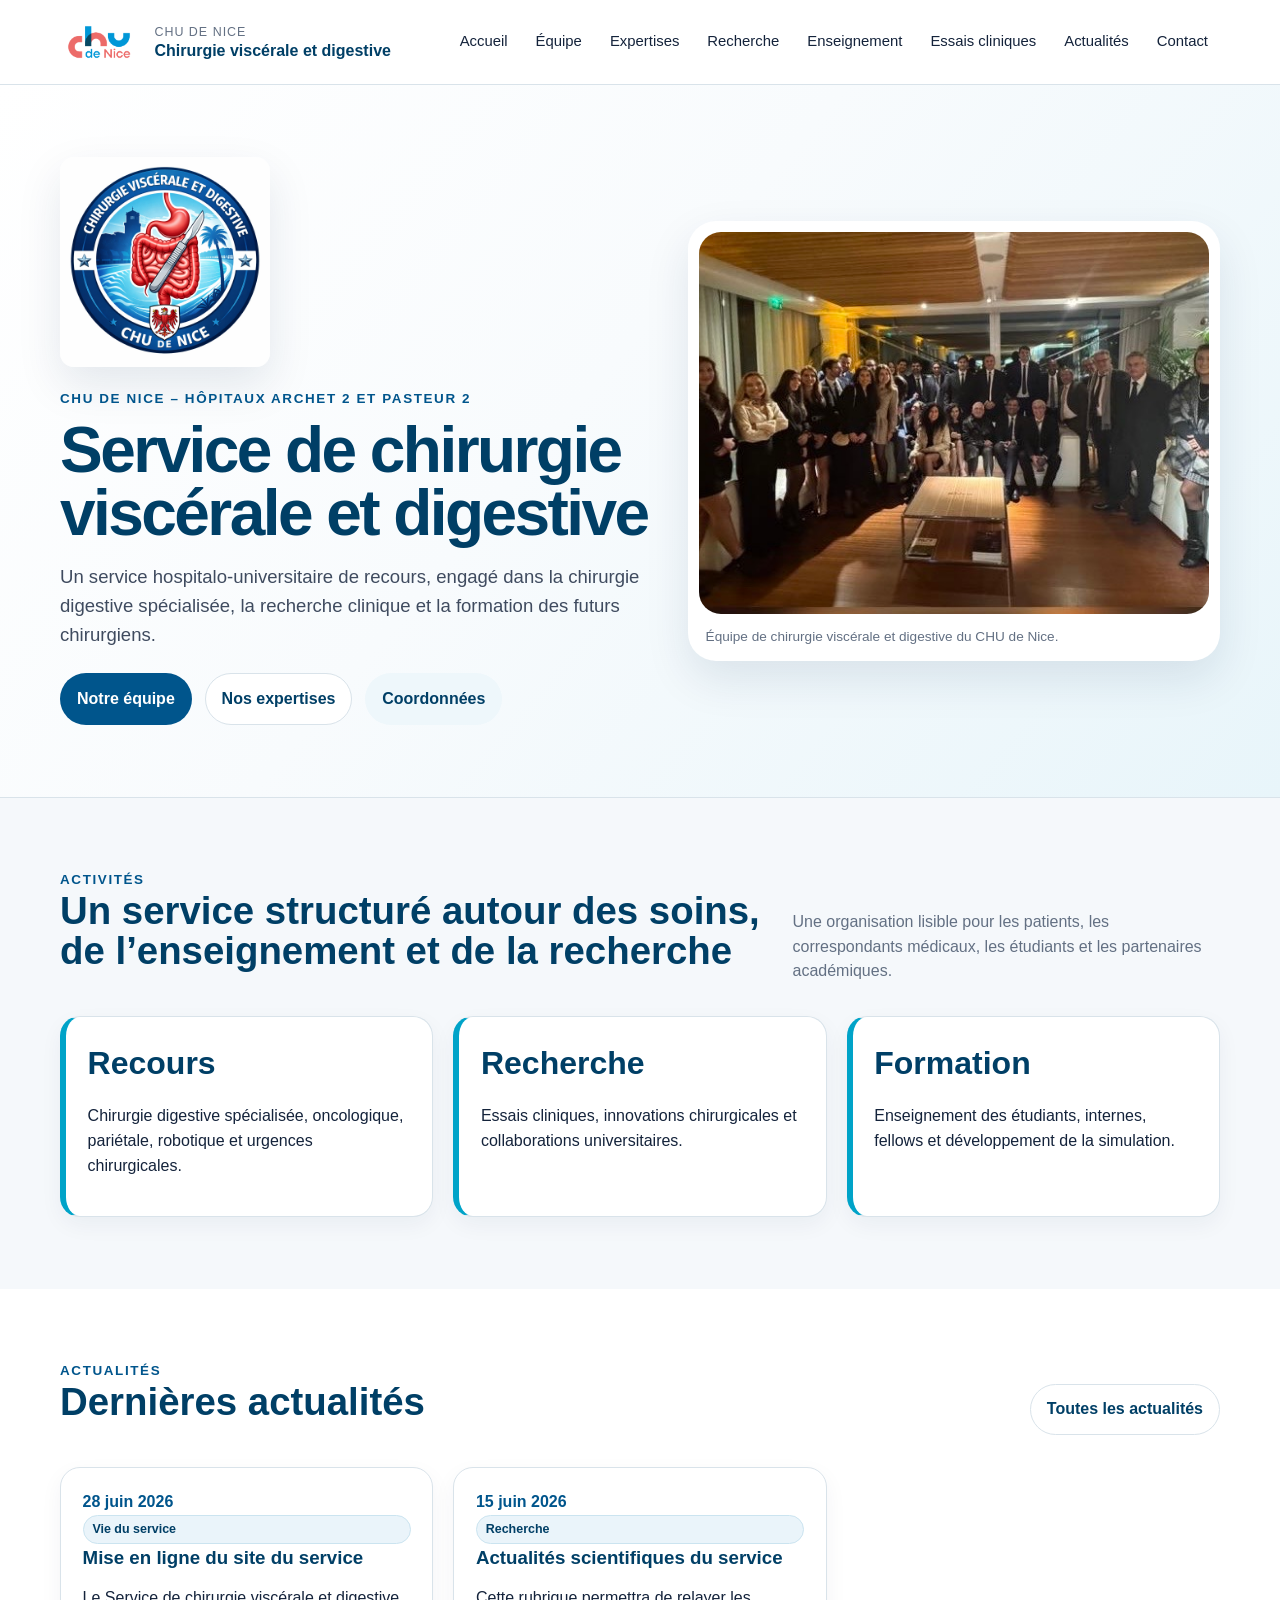
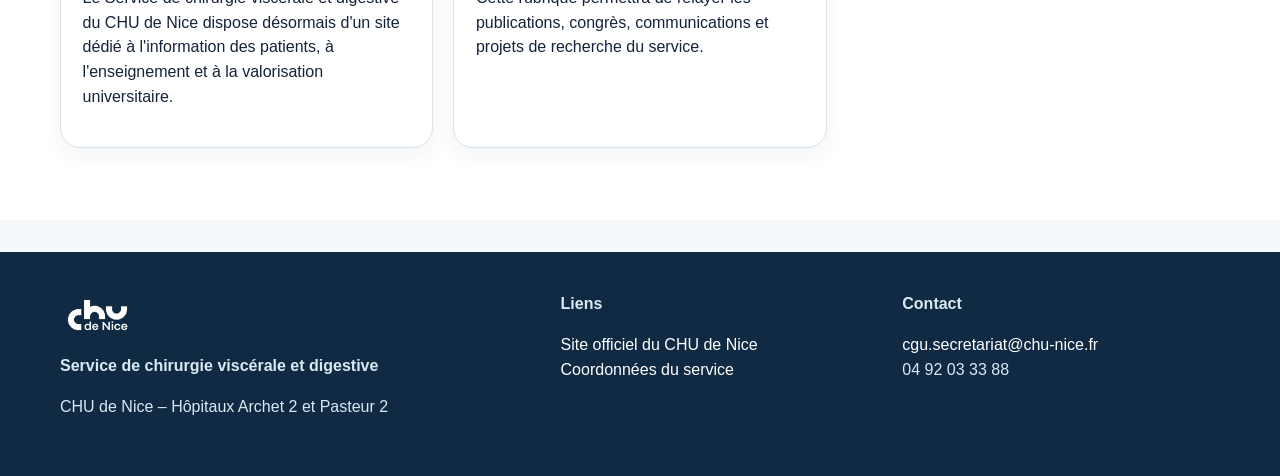
==== commit cffb9f00: "Add files via upload" ====
--- a/index.html
+++ b/index.html
@@ -1,177 +1,20 @@
-<!doctype html>
-<html lang="fr">
-<head>
-  <meta charset="utf-8" />
-  <meta name="viewport" content="width=device-width, initial-scale=1" />
-  <title>Service de chirurgie viscérale et digestive – CHU de Nice</title>
-  <meta name="description" content="Service de chirurgie viscérale et digestive du CHU de Nice – Hôpitaux Archet 2 et Pasteur 2 : équipe, expertises, recherche, enseignement et essais cliniques." />
-  <meta name="theme-color" content="#003b79" />
-  <meta property="og:title" content="Service de chirurgie viscérale et digestive – CHU de Nice" />
-  <meta property="og:description" content="Centre hospitalo-universitaire de recours en chirurgie digestive, pariétale, robotique, oncologique, traumatologique et d’urgence." />
-  <meta property="og:type" content="website" />
-  <link rel="icon" href="assets/logos/logo-service-chirurgie-digestive.jpg" />
-  <link rel="stylesheet" href="styles.css" />
-</head>
-<body>
-  <a class="skip-link" href="#contenu">Aller au contenu</a>
-
-  <header class="site-header" id="top">
-    <div class="top-line"></div>
-    <nav class="navbar" aria-label="Navigation principale">
-      <a class="chu-brand" href="https://www.chu-nice.fr" target="_blank" rel="noopener" aria-label="Site officiel du CHU de Nice">
-        <img src="assets/logos/logo-chu-nice.png" alt="CHU de Nice" />
-      </a>
-      <a class="service-brand" href="#accueil" aria-label="Accueil du service">
-        <img src="assets/logos/logo-service-chirurgie-digestive.jpg" alt="Logo du Service de chirurgie viscérale et digestive" />
-        <span>Chirurgie viscérale<br />et digestive</span>
-      </a>
-      <button class="menu-toggle" type="button" aria-controls="menu" aria-expanded="false">Menu</button>
-      <div class="menu" id="menu">
-        <a href="#equipe">Équipe</a>
-        <a href="#expertises">Expertises</a>
-        <a href="#recherche">Recherche</a>
-        <a href="#essais">Essais cliniques</a>
-        <a href="#enseignement">Enseignement</a>
-        <a href="#actualites">Actualités</a>
-        <a href="#contact">Contact</a>
-      </div>
+<!doctype html><html lang="fr"><head><meta charset="utf-8"><meta name="viewport" content="width=device-width,initial-scale=1"><title>Service de chirurgie viscérale et digestive – CHU de Nice</title><meta name="description" content="Service de chirurgie viscérale et digestive du CHU de Nice – Hôpitaux Archet 2 et Pasteur 2."><link rel="stylesheet" href="css/styles.css"><link rel="icon" href="assets/logos/logo-chu-nice.png"></head><body><a class="skip" href="#contenu">Aller au contenu</a>
+<header class="topbar">
+  <div class="container header">
+    <a class="brand" href="index.html" aria-label="Accueil">
+      <img class="chu-logo" src="assets/logos/logo-chu-nice.png" alt="CHU de Nice">
+      <div><div class="brand-text">CHU de Nice</div><div class="brand-name">Chirurgie viscérale et digestive</div></div>
+    </a>
+    <button class="menu-toggle" type="button">Menu</button>
+    <nav class="nav" aria-label="Navigation principale">
+      <a href="index.html">Accueil</a>
+      <a href="pages/equipe.html">Équipe</a>
+      <a href="pages/expertises.html">Expertises</a>
+      <a href="pages/recherche.html">Recherche</a>
+      <a href="pages/enseignement.html">Enseignement</a>
+      <a href="pages/essais.html">Essais cliniques</a>
+      <a href="pages/actualites.html">Actualités</a>
+      <a href="pages/contact.html">Contact</a>
     </nav>
-  </header>
-
-  <main id="contenu">
-    <section class="hero" id="accueil">
-      <div class="hero-content">
-        <p class="kicker">CHU de Nice – Hôpitaux Archet 2 et Pasteur 2</p>
-        <img class="hero-logo" src="assets/logos/logo-service-chirurgie-digestive.jpg" alt="Logo du service" />
-        <h1>Service de chirurgie viscérale et digestive</h1>
-        <p class="lead">Une équipe hospitalo-universitaire dédiée à la chirurgie digestive, oncologique, pariétale, robotique, traumatologique et d’urgence.</p>
-        <div class="hero-actions">
-          <a class="btn btn-primary" href="#equipe">Découvrir l’équipe</a>
-          <a class="btn btn-secondary" href="#contact">Coordonnées du service</a>
-        </div>
-      </div>
-      <div class="hero-panel" aria-label="Image institutionnelle du service">
-        <div class="panel-card">
-          <p class="panel-label">Centre de recours</p>
-          <h2>Expertise clinique, recherche et enseignement</h2>
-          <p>Prise en charge multidisciplinaire au sein du CHU de Nice, avec accès aux plateaux techniques spécialisés des sites Archet 2 et Pasteur 2.</p>
-        </div>
-      </div>
-    </section>
-
-    <section class="quick-grid" aria-label="Accès rapides">
-      <a href="#equipe"><strong>Notre équipe</strong><span>Chirurgiens et domaines d’expertise</span></a>
-      <a href="#expertises"><strong>Nos expertises</strong><span>Chirurgie digestive, paroi, robotique</span></a>
-      <a href="#essais"><strong>Essais cliniques</strong><span>Études en cours et inclusions</span></a>
-      <a href="#contact"><strong>Contact</strong><span>Secrétariat, accès, Doctolib</span></a>
-    </section>
-
-    <section class="section" id="expertises">
-      <div class="section-head">
-        <p class="eyebrow">Activités de recours</p>
-        <h2>Expertises du service</h2>
-        <p>Une offre chirurgicale structurée autour des pathologies digestives complexes, de la chirurgie mini-invasive et de la prise en charge des urgences.</p>
-      </div>
-      <div class="cards three">
-        <article class="card"><h3>Chirurgie digestive et oncologique</h3><p>Pathologies colorectales, œso-gastriques, pancréatiques, carcinose péritonéale, CHIP et parcours multidisciplinaires.</p></article>
-        <article class="card"><h3>Chirurgie pariétale</h3><p>Hernies, éventrations complexes, reconstruction de la paroi abdominale et techniques robot-assistées.</p></article>
-        <article class="card"><h3>Urgences et traumatologie</h3><p>Prise en charge des urgences digestives, traumatologie abdominale, damage control et parcours de recours régional.</p></article>
-        <article class="card"><h3>Chirurgie robotique</h3><p>Développement de la chirurgie mini-invasive robot-assistée pour indications sélectionnées.</p></article>
-        <article class="card"><h3>Endométriose et statique pelvienne</h3><p>Chirurgie spécialisée intégrée à une prise en charge multidisciplinaire.</p></article>
-        <article class="card"><h3>Obésité et métabolisme</h3><p>Chirurgie bariatrique et suivi coordonné dans un parcours médical et chirurgical.</p></article>
-      </div>
-    </section>
-
-    <section class="section soft" id="equipe">
-      <div class="section-head">
-        <p class="eyebrow">Équipe médicale</p>
-        <h2>Chirurgiens du service</h2>
-        <p>Chaque fiche donne accès à la fiche Doctolib du praticien et à ses publications indexées PubMed.</p>
-      </div>
-      <div id="team-grid" class="team-grid"></div>
-    </section>
-
-    <section class="section" id="recherche">
-      <div class="section-head">
-        <p class="eyebrow">Université & innovation</p>
-        <h2>Recherche clinique et translationnelle</h2>
-        <p>Les axes de recherche du service associent chirurgie digestive, traumatologie, paroi abdominale, robotique et innovation périopératoire.</p>
-      </div>
-      <div class="feature-row">
-        <article><h3>Chirurgie pariétale et robotique</h3><p>Évaluation clinique, médico-économique et technique des stratégies mini-invasives et robot-assistées.</p></article>
-        <article><h3>Urgences et traumatologie</h3><p>Traumatologie abdominale, damage control, prédiction du risque et optimisation des parcours de soins.</p></article>
-        <article><h3>Ischémie intestinale aiguë</h3><p>Biomarqueurs, stratégies diagnostiques et thérapeutiques, protocoles cliniques et collaborations translationnelles.</p></article>
-      </div>
-    </section>
-
-    <section class="section soft" id="essais">
-      <div class="section-head">
-        <p class="eyebrow">Recherche clinique</p>
-        <h2>Essais cliniques en cours</h2>
-        <p>Cette rubrique est administrable dans le fichier <code>data/essais-cliniques.json</code>. La liste pourra être remplacée par les essais réellement ouverts aux inclusions.</p>
-      </div>
-      <div id="trial-grid" class="cards two"></div>
-    </section>
-
-    <section class="section" id="enseignement">
-      <div class="section-head">
-        <p class="eyebrow">Formation</p>
-        <h2>Enseignement et transmission</h2>
-        <p>Formation des étudiants, internes et jeunes chirurgiens dans une logique universitaire : compétence clinique, raisonnement chirurgical, simulation et recherche.</p>
-      </div>
-      <div class="cards three">
-        <article class="card"><h3>Étudiants hospitaliers</h3><p>Encadrement clinique, ECOS, raisonnement diagnostique et prise en charge chirurgicale initiale.</p></article>
-        <article class="card"><h3>Internes de chirurgie</h3><p>Formation opératoire, indications, morbi-mortalité, urgences, traumatologie et chirurgie mini-invasive.</p></article>
-        <article class="card"><h3>Simulation et innovation</h3><p>Simulation procédurale, robotique, laparoscopie, évaluation des compétences et pédagogie universitaire.</p></article>
-      </div>
-    </section>
-
-    <section class="section soft" id="actualites">
-      <div class="section-head">
-        <p class="eyebrow">Vie du service</p>
-        <h2>Actualités</h2>
-        <p>Les actualités sont administrables dans le fichier <code>data/actualites.json</code>.</p>
-      </div>
-      <div id="news-grid" class="news-grid"></div>
-    </section>
-
-    <section class="section contact" id="contact">
-      <div class="section-head">
-        <p class="eyebrow">Coordonnées</p>
-        <h2>Contacter le service</h2>
-      </div>
-      <div class="contact-grid">
-        <article class="contact-card">
-          <h3>Secrétariat de la CGU</h3>
-          <p><a href="mailto:cgu.secretariat@chu-nice.fr">cgu.secretariat@chu-nice.fr</a></p>
-          <p>Pour les demandes médicales urgentes, utiliser les circuits habituels du CHU et ne pas passer par le site internet.</p>
-        </article>
-        <article class="contact-card">
-          <h3>Sites hospitaliers</h3>
-          <p>Hôpital Archet 2<br />151 route Saint-Antoine de Ginestière, 06200 Nice</p>
-          <p>Hôpital Pasteur 2<br />30 voie Romaine, 06000 Nice</p>
-        </article>
-        <article class="contact-card">
-          <h3>Rendez-vous</h3>
-          <p>Les rendez-vous sont pris via les fiches Doctolib individuelles des praticiens.</p>
-          <a class="btn btn-primary" href="#equipe">Choisir un praticien</a>
-        </article>
-      </div>
-    </section>
-  </main>
-
-  <footer class="site-footer">
-    <div>
-      <strong>Service de chirurgie viscérale et digestive</strong><br />CHU de Nice – Hôpitaux Archet 2 et Pasteur 2
-    </div>
-    <div><a href="https://www.chu-nice.fr" target="_blank" rel="noopener">Site officiel du CHU de Nice</a></div>
-  </footer>
-
-  <dialog id="profile-dialog" class="profile-dialog">
-    <button class="dialog-close" type="button" aria-label="Fermer">×</button>
-    <div id="profile-content"></div>
-  </dialog>
-
-  <script src="script.js"></script>
-</body>
-</html>
+  </div>
+</header><main id="contenu"><section class="hero"><div class="container hero-grid"><div><a href="https://www.chu-nice.fr" target="_blank" rel="noopener"><img class="service-logo" src="assets/logos/logo-service-chirurgie-digestive.jpg" alt="Logo du service"></a><div class="kicker">CHU de Nice – Hôpitaux Archet 2 et Pasteur 2</div><h1>Service de chirurgie viscérale et digestive</h1><p class="lead">Un service hospitalo-universitaire de recours, engagé dans la chirurgie digestive spécialisée, la recherche clinique et la formation des futurs chirurgiens.</p><div class="actions"><a class="btn primary" href="pages/equipe.html">Notre équipe</a><a class="btn secondary" href="pages/expertises.html">Nos expertises</a><a class="btn ghost" href="pages/contact.html">Coordonnées</a></div></div><div class="team-photo-card"><img src="equipe-service.jpg" alt="Équipe du service de chirurgie viscérale et digestive" onerror="this.src=\x27assets/logos/logo-service-chirurgie-digestive.jpg\x27"><p class="caption">Équipe de chirurgie viscérale et digestive du CHU de Nice.</p></div></div></section><section class="section"><div class="container"><div class="section-head"><div><div class="kicker">Activités</div><h2>Un service structuré autour des soins, de l’enseignement et de la recherche</h2></div><p>Une organisation lisible pour les patients, les correspondants médicaux, les étudiants et les partenaires académiques.</p></div><div class="grid three"><article class="card stat"><div class="num">Recours</div><p>Chirurgie digestive spécialisée, oncologique, pariétale, robotique et urgences chirurgicales.</p></article><article class="card stat"><div class="num">Recherche</div><p>Essais cliniques, innovations chirurgicales et collaborations universitaires.</p></article><article class="card stat"><div class="num">Formation</div><p>Enseignement des étudiants, internes, fellows et développement de la simulation.</p></article></div></div></section><section class="section alt"><div class="container"><div class="section-head"><div><div class="kicker">Actualités</div><h2>Dernières actualités</h2></div><a class="btn secondary" href="pages/actualites.html">Toutes les actualités</a></div><div class="grid three" data-render="actualites-preview"></div></div></section></main><footer class="footer"><div class="container footer-grid"><div><img class="footer-logo" src="assets/logos/logo-chu-nice.png" alt="CHU de Nice"><strong>Service de chirurgie viscérale et digestive</strong><p>CHU de Nice – Hôpitaux Archet 2 et Pasteur 2</p></div><div><strong>Liens</strong><p><a href="https://www.chu-nice.fr" target="_blank" rel="noopener">Site officiel du CHU de Nice</a><br><a href="pages/contact.html">Coordonnées du service</a></p></div><div><strong>Contact</strong><p><a href="mailto:cgu.secretariat@chu-nice.fr">cgu.secretariat@chu-nice.fr</a><br>04 92 03 33 88</p></div></div></footer><script src="js/app.js"></script></body></html>
--- a/css/styles.css
+++ b/css/styles.css
@@ -0,0 +1,26 @@
+:root{
+  --chu-blue:#00558c;
+  --chu-blue-dark:#003f66;
+  --chu-cyan:#00a3c8;
+  --chu-green:#7ab51d;
+  --ink:#14233b;
+  --muted:#637083;
+  --line:#d9e3ea;
+  --bg:#f5f8fb;
+  --card:#ffffff;
+  --shadow:0 18px 45px rgba(10,43,74,.10);
+  --radius:20px;
+}
+*{box-sizing:border-box}
+html{scroll-behavior:smooth}
+body{margin:0;font-family:Arial,Helvetica,sans-serif;color:var(--ink);background:var(--bg);line-height:1.55}
+a{color:var(--chu-blue);text-decoration:none}a:hover{text-decoration:underline}
+img{max-width:100%;display:block}.container{width:min(1160px,92vw);margin:0 auto}.skip{position:absolute;left:-9999px}.skip:focus{left:1rem;top:1rem;background:#fff;padding:.75rem;z-index:10}
+.topbar{background:#fff;border-bottom:1px solid var(--line);position:sticky;top:0;z-index:20}.header{height:84px;display:flex;align-items:center;justify-content:space-between;gap:1rem}.brand{display:flex;align-items:center;gap:1rem}.chu-logo{height:48px;width:auto}.brand-text{font-size:.78rem;color:var(--muted);text-transform:uppercase;letter-spacing:.08em}.brand-name{font-weight:800;color:var(--chu-blue-dark);line-height:1.15}.nav{display:flex;align-items:center;gap:.25rem;flex-wrap:wrap;justify-content:flex-end}.nav a{font-size:.93rem;color:var(--ink);padding:.55rem .75rem;border-radius:999px}.nav a:hover,.nav a.active{background:#eaf4fa;text-decoration:none;color:var(--chu-blue-dark)}.menu-toggle{display:none;border:1px solid var(--line);background:#fff;border-radius:10px;padding:.5rem .75rem}
+.hero{background:linear-gradient(130deg,#fff 0%,#f8fbfd 45%,#e8f5fa 100%);border-bottom:1px solid var(--line)}.hero-grid{display:grid;grid-template-columns:1.05fr .95fr;gap:2.5rem;align-items:center;padding:4.5rem 0}.service-logo{width:210px;border-radius:14px;box-shadow:var(--shadow);margin-bottom:1.4rem}.kicker{font-size:.84rem;text-transform:uppercase;letter-spacing:.12em;font-weight:800;color:var(--chu-blue)}h1{font-size:clamp(2.3rem,5vw,4.6rem);line-height:.98;margin:.55rem 0 1rem;color:var(--chu-blue-dark);font-weight:900;letter-spacing:-.04em}h2{font-size:clamp(1.8rem,3vw,2.7rem);line-height:1.05;margin:0 0 .8rem;color:var(--chu-blue-dark)}h3{margin:.2rem 0 .6rem;color:var(--chu-blue-dark);line-height:1.2}.lead{font-size:1.16rem;color:#3f4b5f;max-width:62ch}.actions{display:flex;gap:.8rem;flex-wrap:wrap;margin-top:1.5rem}.btn{display:inline-flex;align-items:center;justify-content:center;border-radius:999px;padding:.78rem 1rem;font-weight:800;border:1px solid transparent}.btn.primary{background:var(--chu-blue);color:#fff}.btn.secondary{background:#fff;color:var(--chu-blue-dark);border-color:var(--line)}.btn.ghost{background:#eef7fb;color:var(--chu-blue-dark)}.btn:hover{text-decoration:none;filter:brightness(.98)}.team-photo-card{background:#fff;border-radius:28px;padding:.7rem;box-shadow:var(--shadow);position:relative}.team-photo-card img{width:100%;aspect-ratio:4/3;object-fit:cover;border-radius:22px}.caption{font-size:.85rem;color:var(--muted);margin:.7rem .4rem .2rem}
+.section{padding:4.5rem 0}.section.alt{background:#fff}.section-head{display:flex;align-items:end;justify-content:space-between;gap:1.5rem;margin-bottom:2rem}.section-head p{max-width:62ch;color:var(--muted);margin:.3rem 0 0}.grid{display:grid;gap:1.25rem}.grid.three{grid-template-columns:repeat(3,1fr)}.grid.two{grid-template-columns:repeat(2,1fr)}.card{background:var(--card);border:1px solid var(--line);border-radius:var(--radius);padding:1.35rem;box-shadow:0 8px 22px rgba(10,43,74,.05)}.card strong{color:var(--chu-blue-dark)}.tags{display:flex;flex-wrap:wrap;gap:.45rem;margin:.85rem 0}.tag{font-size:.78rem;background:#eaf4fa;color:var(--chu-blue-dark);border:1px solid #cbe4f0;border-radius:999px;padding:.25rem .55rem;font-weight:700}.stat{border-left:6px solid var(--chu-cyan)}.stat .num{font-size:2rem;font-weight:900;color:var(--chu-blue-dark)}
+.page-hero{padding:3.2rem 0;background:#fff;border-bottom:1px solid var(--line)}.page-hero h1{font-size:clamp(2.1rem,4vw,3.6rem)}.breadcrumbs{font-size:.85rem;color:var(--muted);margin-bottom:.75rem}.person-card{display:grid;grid-template-columns:110px 1fr;gap:1rem}.avatar{width:110px;height:110px;border-radius:18px;object-fit:cover;background:linear-gradient(135deg,#dfeef5,#fff);border:1px solid var(--line)}.avatar.missing{display:flex;align-items:center;justify-content:center;color:var(--chu-blue);font-weight:900;font-size:2rem}.person-actions{display:flex;gap:.5rem;flex-wrap:wrap;margin-top:.9rem}.small{font-size:.9rem;color:var(--muted)}
+.news-card time{font-weight:800;color:var(--chu-blue)}.trial-status{display:inline-flex;border-radius:999px;padding:.25rem .55rem;background:#eaf7e8;color:#2c6b16;font-weight:800;font-size:.82rem}.contact-unit h3{margin-bottom:.2rem}.contact-line{display:grid;grid-template-columns:130px 1fr;gap:.75rem;border-top:1px solid #edf2f5;padding:.55rem 0}.contact-line:first-of-type{border-top:0}.footer{background:#102a43;color:#d9e9f3;padding:2.5rem 0;margin-top:2rem}.footer a{color:#fff}.footer-grid{display:grid;grid-template-columns:1.2fr .8fr .8fr;gap:1.5rem}.footer-logo{height:46px;width:auto;margin-bottom:1rem;filter:brightness(0) invert(1)}
+.placeholder-note{display:none}.json-help{background:#f2f7fb;border:1px dashed #aacbdc;border-radius:16px;padding:1rem;color:#405065;font-size:.93rem}
+@media(max-width:900px){.header{height:auto;padding:1rem 0;align-items:flex-start}.menu-toggle{display:block}.nav{display:none;width:100%;padding:.75rem 0}.nav.open{display:flex}.brand{flex:1}.hero-grid,.grid.three,.grid.two,.footer-grid{grid-template-columns:1fr}.hero-grid{padding:3rem 0}.section-head{display:block}.person-card{grid-template-columns:1fr}.service-logo{width:170px}.team-photo-card img{aspect-ratio:16/10}.contact-line{grid-template-columns:1fr;gap:.1rem}}
+@media print{.topbar,.actions,.btn,.footer{display:none}.section{padding:1rem 0}.card{box-shadow:none}}
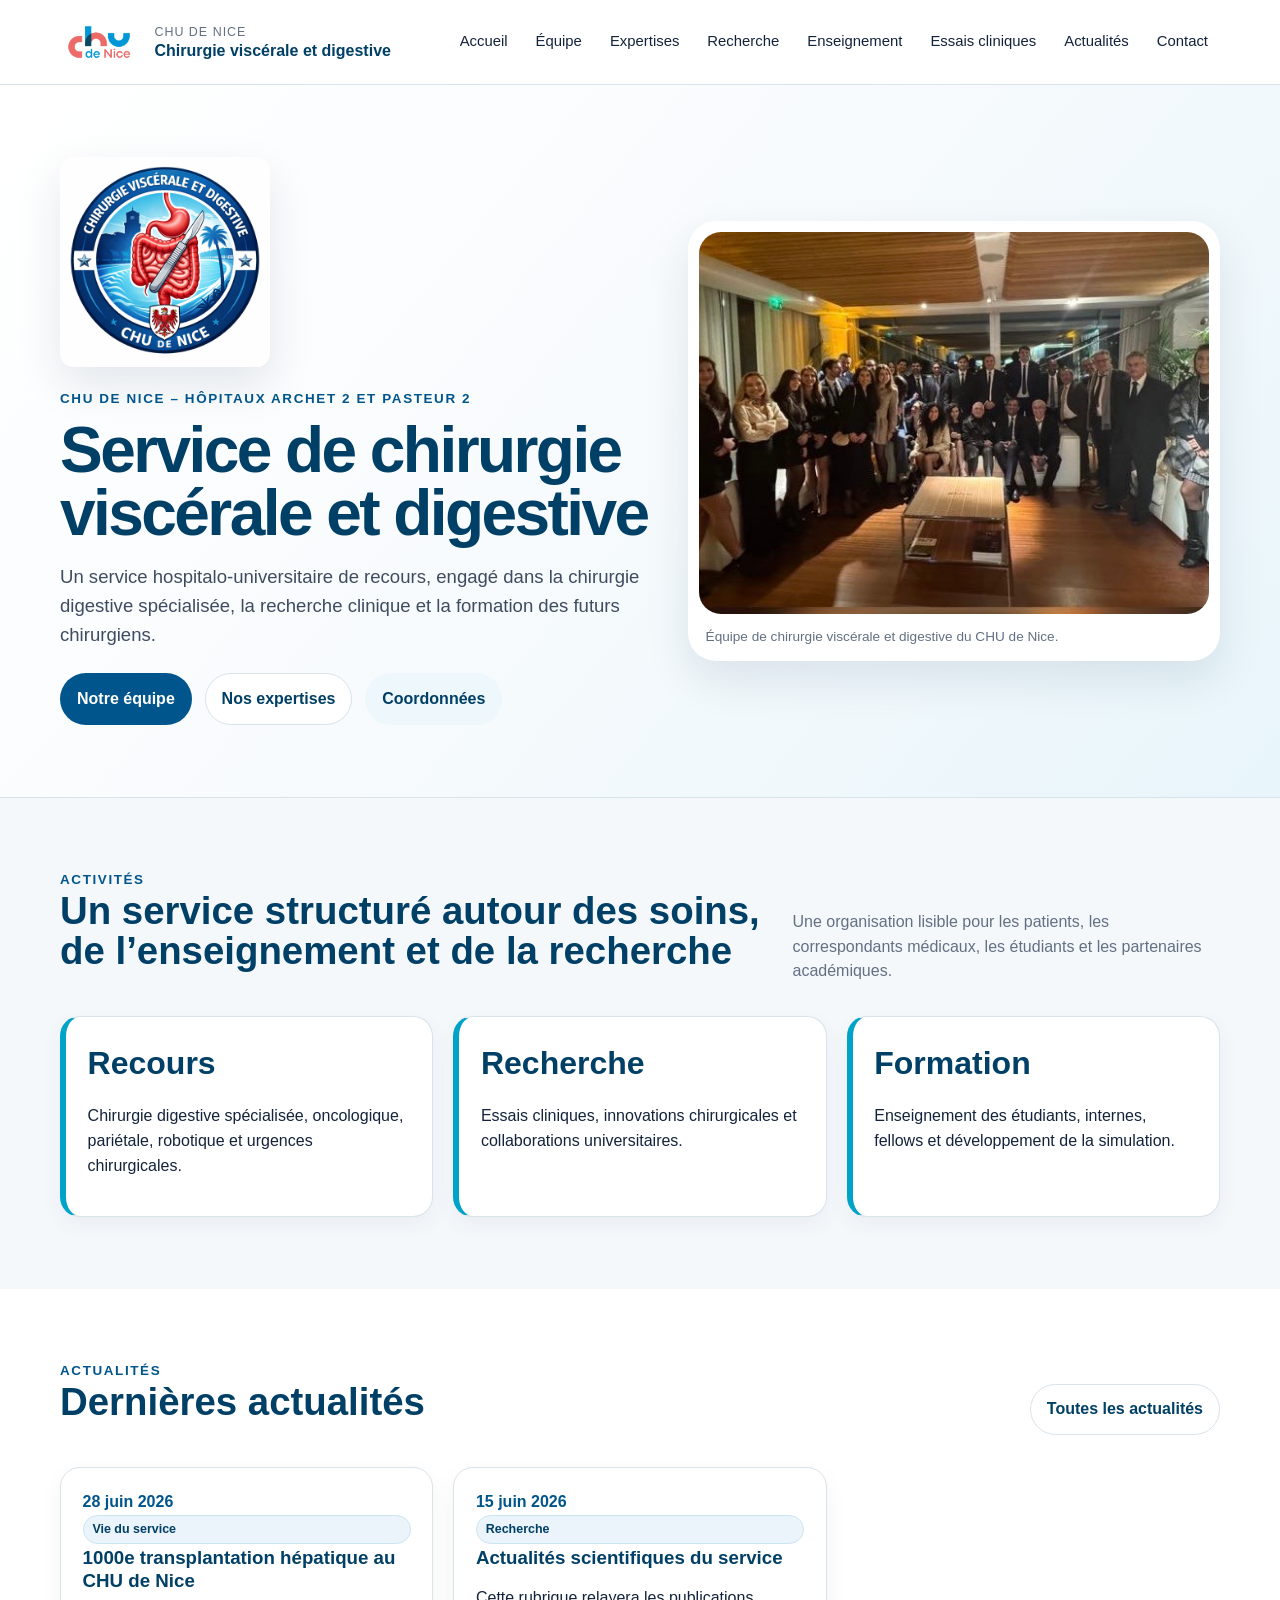
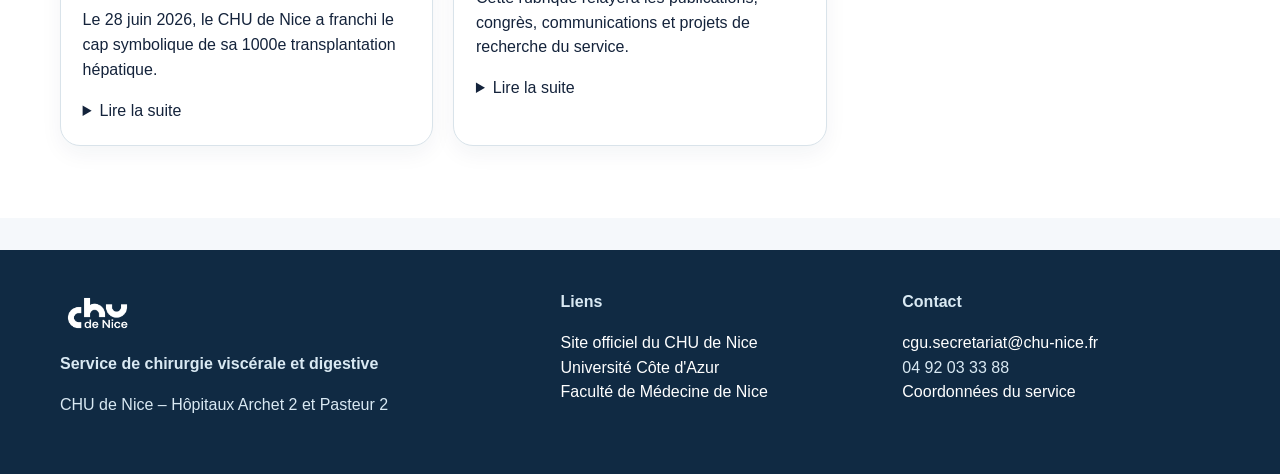
==== commit 0f42a645: "Add files via upload" ====
--- a/index.html
+++ b/index.html
@@ -17,4 +17,4 @@
       <a href="pages/contact.html">Contact</a>
     </nav>
   </div>
-</header><main id="contenu"><section class="hero"><div class="container hero-grid"><div><a href="https://www.chu-nice.fr" target="_blank" rel="noopener"><img class="service-logo" src="assets/logos/logo-service-chirurgie-digestive.jpg" alt="Logo du service"></a><div class="kicker">CHU de Nice – Hôpitaux Archet 2 et Pasteur 2</div><h1>Service de chirurgie viscérale et digestive</h1><p class="lead">Un service hospitalo-universitaire de recours, engagé dans la chirurgie digestive spécialisée, la recherche clinique et la formation des futurs chirurgiens.</p><div class="actions"><a class="btn primary" href="pages/equipe.html">Notre équipe</a><a class="btn secondary" href="pages/expertises.html">Nos expertises</a><a class="btn ghost" href="pages/contact.html">Coordonnées</a></div></div><div class="team-photo-card"><img src="equipe-service.jpg" alt="Équipe du service de chirurgie viscérale et digestive" onerror="this.src=\x27assets/logos/logo-service-chirurgie-digestive.jpg\x27"><p class="caption">Équipe de chirurgie viscérale et digestive du CHU de Nice.</p></div></div></section><section class="section"><div class="container"><div class="section-head"><div><div class="kicker">Activités</div><h2>Un service structuré autour des soins, de l’enseignement et de la recherche</h2></div><p>Une organisation lisible pour les patients, les correspondants médicaux, les étudiants et les partenaires académiques.</p></div><div class="grid three"><article class="card stat"><div class="num">Recours</div><p>Chirurgie digestive spécialisée, oncologique, pariétale, robotique et urgences chirurgicales.</p></article><article class="card stat"><div class="num">Recherche</div><p>Essais cliniques, innovations chirurgicales et collaborations universitaires.</p></article><article class="card stat"><div class="num">Formation</div><p>Enseignement des étudiants, internes, fellows et développement de la simulation.</p></article></div></div></section><section class="section alt"><div class="container"><div class="section-head"><div><div class="kicker">Actualités</div><h2>Dernières actualités</h2></div><a class="btn secondary" href="pages/actualites.html">Toutes les actualités</a></div><div class="grid three" data-render="actualites-preview"></div></div></section></main><footer class="footer"><div class="container footer-grid"><div><img class="footer-logo" src="assets/logos/logo-chu-nice.png" alt="CHU de Nice"><strong>Service de chirurgie viscérale et digestive</strong><p>CHU de Nice – Hôpitaux Archet 2 et Pasteur 2</p></div><div><strong>Liens</strong><p><a href="https://www.chu-nice.fr" target="_blank" rel="noopener">Site officiel du CHU de Nice</a><br><a href="pages/contact.html">Coordonnées du service</a></p></div><div><strong>Contact</strong><p><a href="mailto:cgu.secretariat@chu-nice.fr">cgu.secretariat@chu-nice.fr</a><br>04 92 03 33 88</p></div></div></footer><script src="js/app.js"></script></body></html>
+</header><main id="contenu"><section class="hero"><div class="container hero-grid"><div><a href="https://www.chu-nice.fr" target="_blank" rel="noopener"><img class="service-logo" src="assets/logos/logo-service-chirurgie-digestive.jpg" alt="Logo du service"></a><div class="kicker">CHU de Nice – Hôpitaux Archet 2 et Pasteur 2</div><h1>Service de chirurgie viscérale et digestive</h1><p class="lead">Un service hospitalo-universitaire de recours, engagé dans la chirurgie digestive spécialisée, la recherche clinique et la formation des futurs chirurgiens.</p><div class="actions"><a class="btn primary" href="pages/equipe.html">Notre équipe</a><a class="btn secondary" href="pages/expertises.html">Nos expertises</a><a class="btn ghost" href="pages/contact.html">Coordonnées</a></div></div><div class="team-photo-card"><img src="equipe-service.jpg" alt="Équipe du service de chirurgie viscérale et digestive" onerror="this.src=\x27assets/logos/logo-service-chirurgie-digestive.jpg\x27"><p class="caption">Équipe de chirurgie viscérale et digestive du CHU de Nice.</p></div></div></section><section class="section"><div class="container"><div class="section-head"><div><div class="kicker">Activités</div><h2>Un service structuré autour des soins, de l’enseignement et de la recherche</h2></div><p>Une organisation lisible pour les patients, les correspondants médicaux, les étudiants et les partenaires académiques.</p></div><div class="grid three"><article class="card stat"><div class="num">Recours</div><p>Chirurgie digestive spécialisée, oncologique, pariétale, robotique et urgences chirurgicales.</p></article><article class="card stat"><div class="num">Recherche</div><p>Essais cliniques, innovations chirurgicales et collaborations universitaires.</p></article><article class="card stat"><div class="num">Formation</div><p>Enseignement des étudiants, internes, fellows et développement de la simulation.</p></article></div></div></section><section class="section alt"><div class="container"><div class="section-head"><div><div class="kicker">Actualités</div><h2>Dernières actualités</h2></div><a class="btn secondary" href="pages/actualites.html">Toutes les actualités</a></div><div class="grid three" data-render="actualites-preview"></div></div></section></main><footer class="footer"><div class="container footer-grid"><div><img class="footer-logo" src="assets/logos/logo-chu-nice.png" alt="CHU de Nice"><strong>Service de chirurgie viscérale et digestive</strong><p>CHU de Nice – Hôpitaux Archet 2 et Pasteur 2</p></div><div><strong>Liens</strong><p><a href="https://www.chu-nice.fr" target="_blank" rel="noopener">Site officiel du CHU de Nice</a><br><a href="https://univ-cotedazur.fr/" target="_blank" rel="noopener">Université Côte d'Azur</a><br><a href="https://medecine.univ-cotedazur.fr/" target="_blank" rel="noopener">Faculté de Médecine de Nice</a></p></div><div><strong>Contact</strong><p><a href="mailto:cgu.secretariat@chu-nice.fr">cgu.secretariat@chu-nice.fr</a><br>04 92 03 33 88<br><a href="pages/contact.html">Coordonnées du service</a></p></div></div></footer><script src="js/app.js"></script></body></html>
--- a/css/styles.css
+++ b/css/styles.css
@@ -24,3 +24,6 @@
 .placeholder-note{display:none}.json-help{background:#f2f7fb;border:1px dashed #aacbdc;border-radius:16px;padding:1rem;color:#405065;font-size:.93rem}
 @media(max-width:900px){.header{height:auto;padding:1rem 0;align-items:flex-start}.menu-toggle{display:block}.nav{display:none;width:100%;padding:.75rem 0}.nav.open{display:flex}.brand{flex:1}.hero-grid,.grid.three,.grid.two,.footer-grid{grid-template-columns:1fr}.hero-grid{padding:3rem 0}.section-head{display:block}.person-card{grid-template-columns:1fr}.service-logo{width:170px}.team-photo-card img{aspect-ratio:16/10}.contact-line{grid-template-columns:1fr;gap:.1rem}}
 @media print{.topbar,.actions,.btn,.footer{display:none}.section{padding:1rem 0}.card{box-shadow:none}}
+
+/* Actualités enrichies */
+.news-card{overflow:hidden}.news-image{width:100%;aspect-ratio:16/9;object-fit:cover;border-radius:18px;margin-bottom:1rem;border:1px solid var(--line)}.news-meta{display:flex;align-items:center;gap:.6rem;flex-wrap:wrap;margin-bottom:.75rem}.news-more{margin-top:1rem;border-top:1px solid var(--line);padding-top:.85rem}.news-more summary{cursor:pointer;font-weight:800;color:var(--chu-blue-dark)}.news-more p{margin:.75rem 0 0}.tag-vie-du-service{background:#eaf4fa;color:#0b4f71}.tag-recherche{background:#eaf7e8;color:#2c6b16}.tag-enseignement{background:#fff3df;color:#8a4b00}.tag-essai-clinique{background:#fce8e6;color:#9b1c1c}.tag-distinction{background:#f1e9ff;color:#5b2ca0}
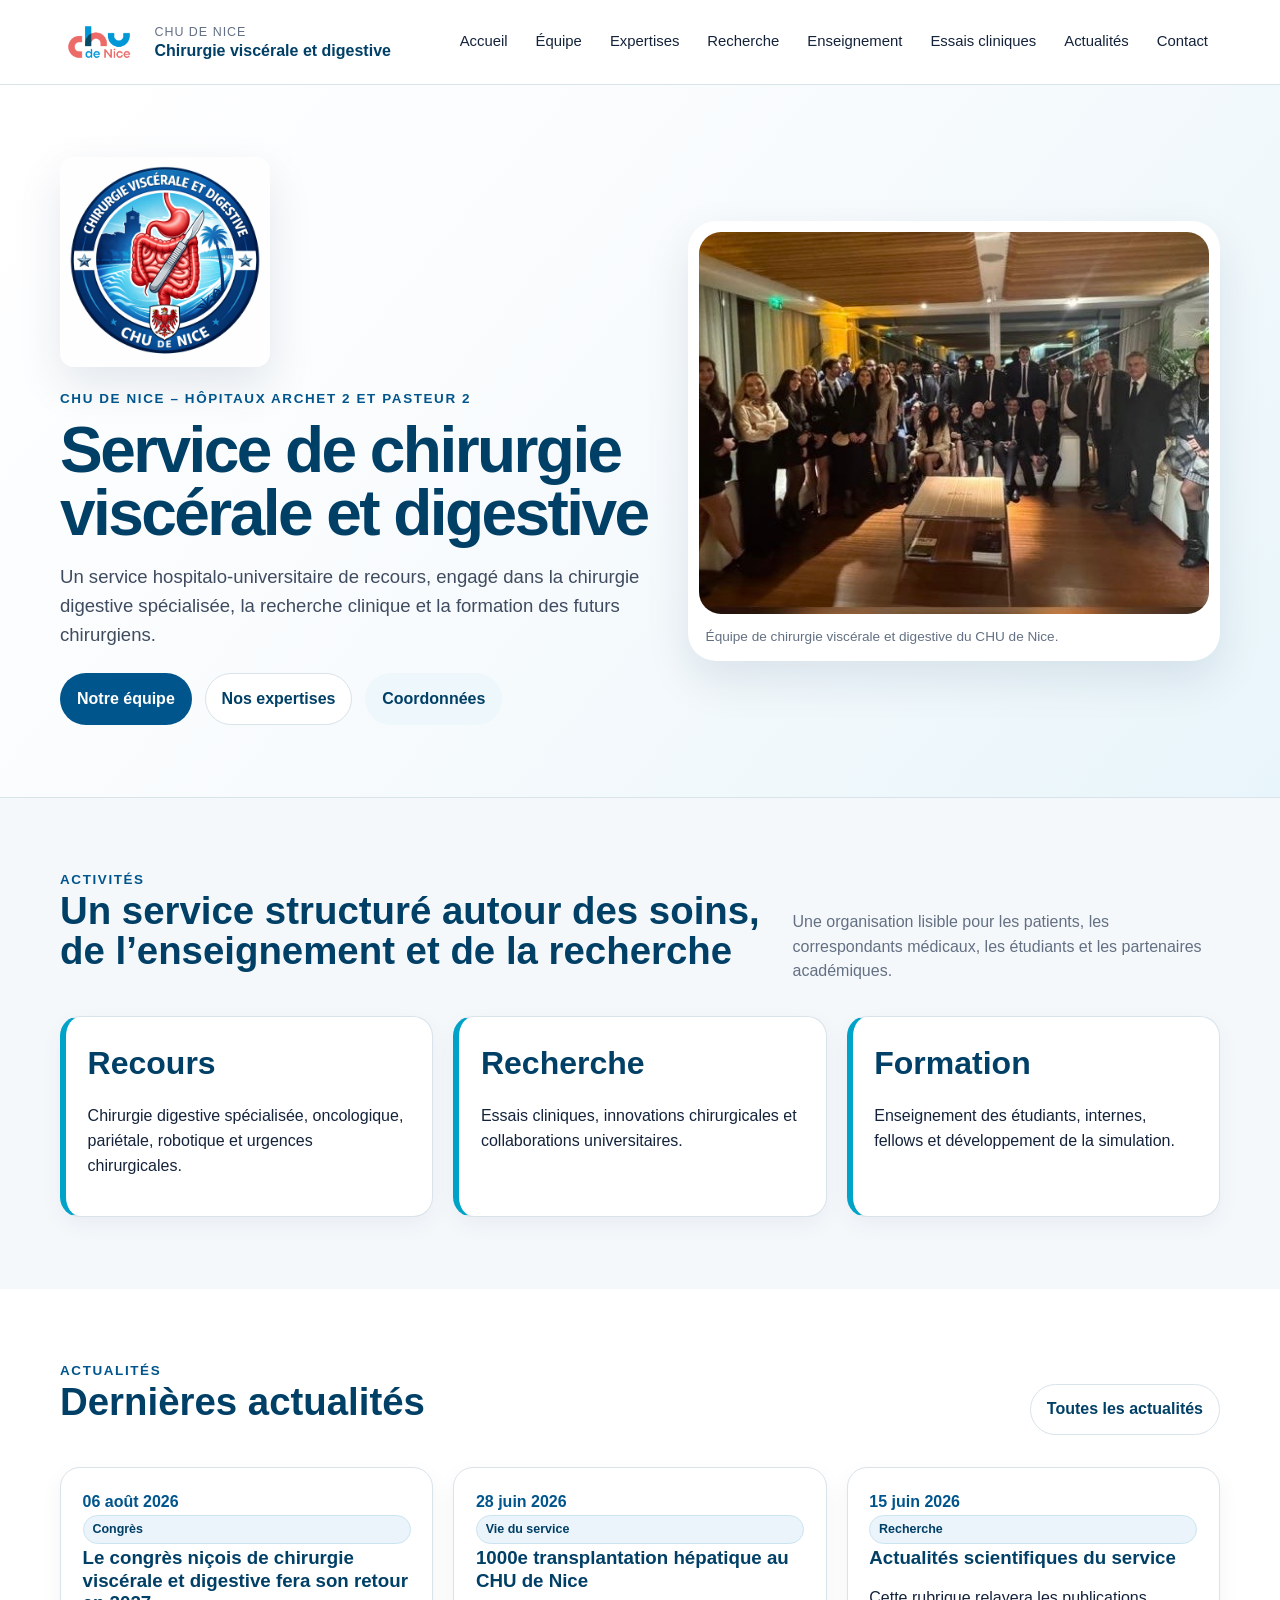
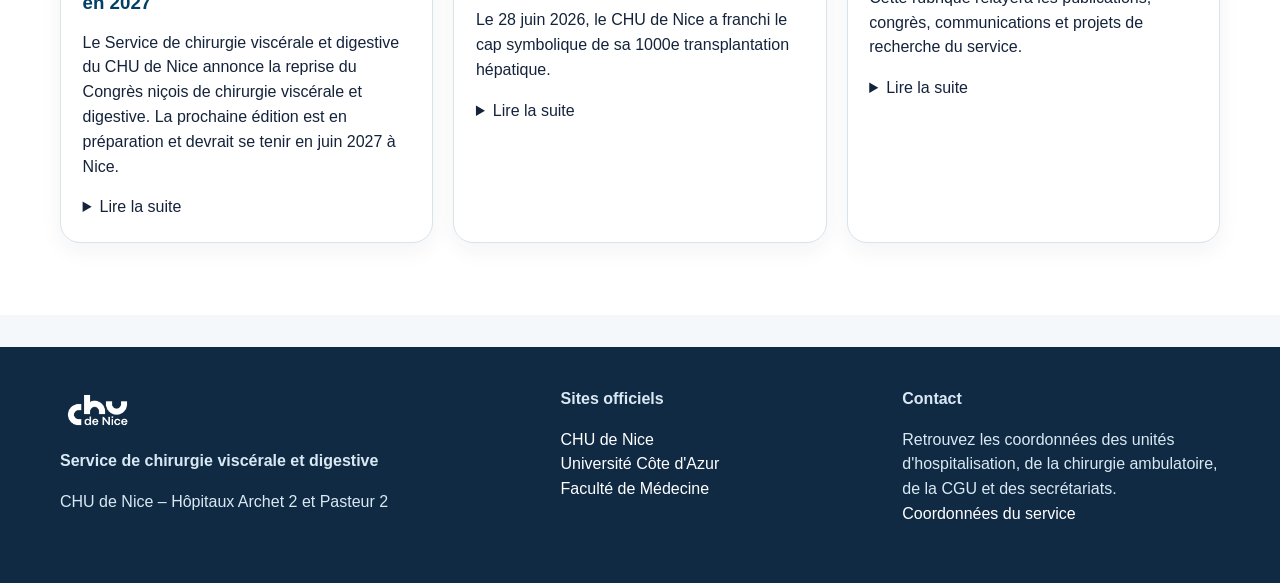
==== commit c12bed8d: "Add files via upload" ====
--- a/index.html
+++ b/index.html
@@ -17,4 +17,27 @@
       <a href="pages/contact.html">Contact</a>
     </nav>
   </div>
-</header><main id="contenu"><section class="hero"><div class="container hero-grid"><div><a href="https://www.chu-nice.fr" target="_blank" rel="noopener"><img class="service-logo" src="assets/logos/logo-service-chirurgie-digestive.jpg" alt="Logo du service"></a><div class="kicker">CHU de Nice – Hôpitaux Archet 2 et Pasteur 2</div><h1>Service de chirurgie viscérale et digestive</h1><p class="lead">Un service hospitalo-universitaire de recours, engagé dans la chirurgie digestive spécialisée, la recherche clinique et la formation des futurs chirurgiens.</p><div class="actions"><a class="btn primary" href="pages/equipe.html">Notre équipe</a><a class="btn secondary" href="pages/expertises.html">Nos expertises</a><a class="btn ghost" href="pages/contact.html">Coordonnées</a></div></div><div class="team-photo-card"><img src="equipe-service.jpg" alt="Équipe du service de chirurgie viscérale et digestive" onerror="this.src=\x27assets/logos/logo-service-chirurgie-digestive.jpg\x27"><p class="caption">Équipe de chirurgie viscérale et digestive du CHU de Nice.</p></div></div></section><section class="section"><div class="container"><div class="section-head"><div><div class="kicker">Activités</div><h2>Un service structuré autour des soins, de l’enseignement et de la recherche</h2></div><p>Une organisation lisible pour les patients, les correspondants médicaux, les étudiants et les partenaires académiques.</p></div><div class="grid three"><article class="card stat"><div class="num">Recours</div><p>Chirurgie digestive spécialisée, oncologique, pariétale, robotique et urgences chirurgicales.</p></article><article class="card stat"><div class="num">Recherche</div><p>Essais cliniques, innovations chirurgicales et collaborations universitaires.</p></article><article class="card stat"><div class="num">Formation</div><p>Enseignement des étudiants, internes, fellows et développement de la simulation.</p></article></div></div></section><section class="section alt"><div class="container"><div class="section-head"><div><div class="kicker">Actualités</div><h2>Dernières actualités</h2></div><a class="btn secondary" href="pages/actualites.html">Toutes les actualités</a></div><div class="grid three" data-render="actualites-preview"></div></div></section></main><footer class="footer"><div class="container footer-grid"><div><img class="footer-logo" src="assets/logos/logo-chu-nice.png" alt="CHU de Nice"><strong>Service de chirurgie viscérale et digestive</strong><p>CHU de Nice – Hôpitaux Archet 2 et Pasteur 2</p></div><div><strong>Liens</strong><p><a href="https://www.chu-nice.fr" target="_blank" rel="noopener">Site officiel du CHU de Nice</a><br><a href="https://univ-cotedazur.fr/" target="_blank" rel="noopener">Université Côte d'Azur</a><br><a href="https://medecine.univ-cotedazur.fr/" target="_blank" rel="noopener">Faculté de Médecine de Nice</a></p></div><div><strong>Contact</strong><p><a href="mailto:cgu.secretariat@chu-nice.fr">cgu.secretariat@chu-nice.fr</a><br>04 92 03 33 88<br><a href="pages/contact.html">Coordonnées du service</a></p></div></div></footer><script src="js/app.js"></script></body></html>
+</header><main id="contenu"><section class="hero"><div class="container hero-grid"><div><a href="https://www.chu-nice.fr" target="_blank" rel="noopener"><img class="service-logo" src="assets/logos/logo-service-chirurgie-digestive.jpg" alt="Logo du service"></a><div class="kicker">CHU de Nice – Hôpitaux Archet 2 et Pasteur 2</div><h1>Service de chirurgie viscérale et digestive</h1><p class="lead">Un service hospitalo-universitaire de recours, engagé dans la chirurgie digestive spécialisée, la recherche clinique et la formation des futurs chirurgiens.</p><div class="actions"><a class="btn primary" href="pages/equipe.html">Notre équipe</a><a class="btn secondary" href="pages/expertises.html">Nos expertises</a><a class="btn ghost" href="pages/contact.html">Coordonnées</a></div></div><div class="team-photo-card"><img src="equipe-service.jpg" alt="Équipe du service de chirurgie viscérale et digestive" onerror="this.src=\x27assets/logos/logo-service-chirurgie-digestive.jpg\x27"><p class="caption">Équipe de chirurgie viscérale et digestive du CHU de Nice.</p></div></div></section><section class="section"><div class="container"><div class="section-head"><div><div class="kicker">Activités</div><h2>Un service structuré autour des soins, de l’enseignement et de la recherche</h2></div><p>Une organisation lisible pour les patients, les correspondants médicaux, les étudiants et les partenaires académiques.</p></div><div class="grid three"><article class="card stat"><div class="num">Recours</div><p>Chirurgie digestive spécialisée, oncologique, pariétale, robotique et urgences chirurgicales.</p></article><article class="card stat"><div class="num">Recherche</div><p>Essais cliniques, innovations chirurgicales et collaborations universitaires.</p></article><article class="card stat"><div class="num">Formation</div><p>Enseignement des étudiants, internes, fellows et développement de la simulation.</p></article></div></div></section><section class="section alt"><div class="container"><div class="section-head"><div><div class="kicker">Actualités</div><h2>Dernières actualités</h2></div><a class="btn secondary" href="pages/actualites.html">Toutes les actualités</a></div><div class="grid three" data-render="actualites-preview"></div></div></section></main><footer class="footer">
+  <div class="container footer-grid">
+    <div>
+      <img class="footer-logo" src="assets/logos/logo-chu-nice.png" alt="CHU de Nice">
+      <strong>Service de chirurgie viscérale et digestive</strong>
+      <p>CHU de Nice – Hôpitaux Archet 2 et Pasteur 2</p>
+    </div>
+    <div>
+      <strong>Sites officiels</strong>
+      <p>
+        <a href="https://www.chu-nice.fr" target="_blank" rel="noopener">CHU de Nice</a><br>
+        <a href="https://univ-cotedazur.fr/" target="_blank" rel="noopener">Université Côte d'Azur</a><br>
+        <a href="https://medecine.univ-cotedazur.fr/" target="_blank" rel="noopener">Faculté de Médecine</a>
+      </p>
+    </div>
+    <div>
+      <strong>Contact</strong>
+      <p>
+        Retrouvez les coordonnées des unités d'hospitalisation, de la chirurgie ambulatoire, de la CGU et des secrétariats.<br>
+        <a href="pages/contact.html">Coordonnées du service</a>
+      </p>
+    </div>
+  </div>
+</footer><script src="js/app.js"></script></body></html>
